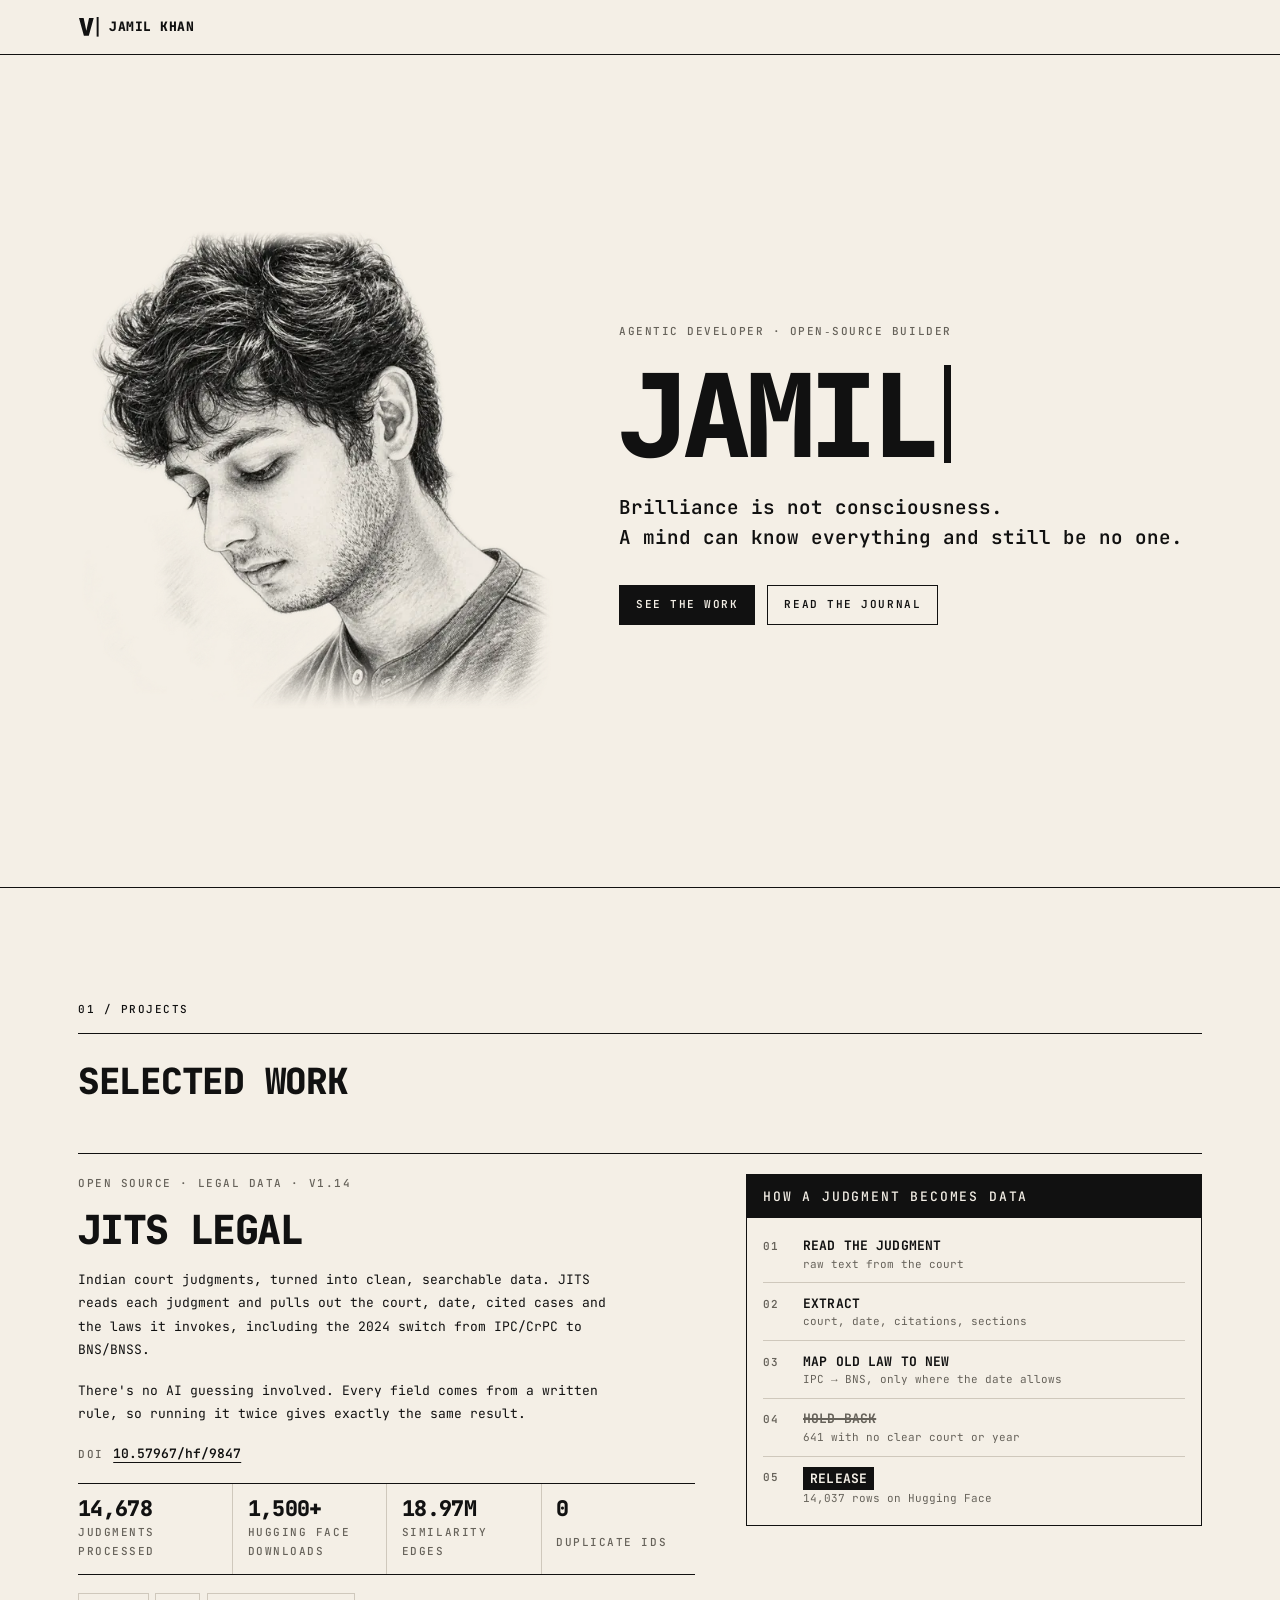
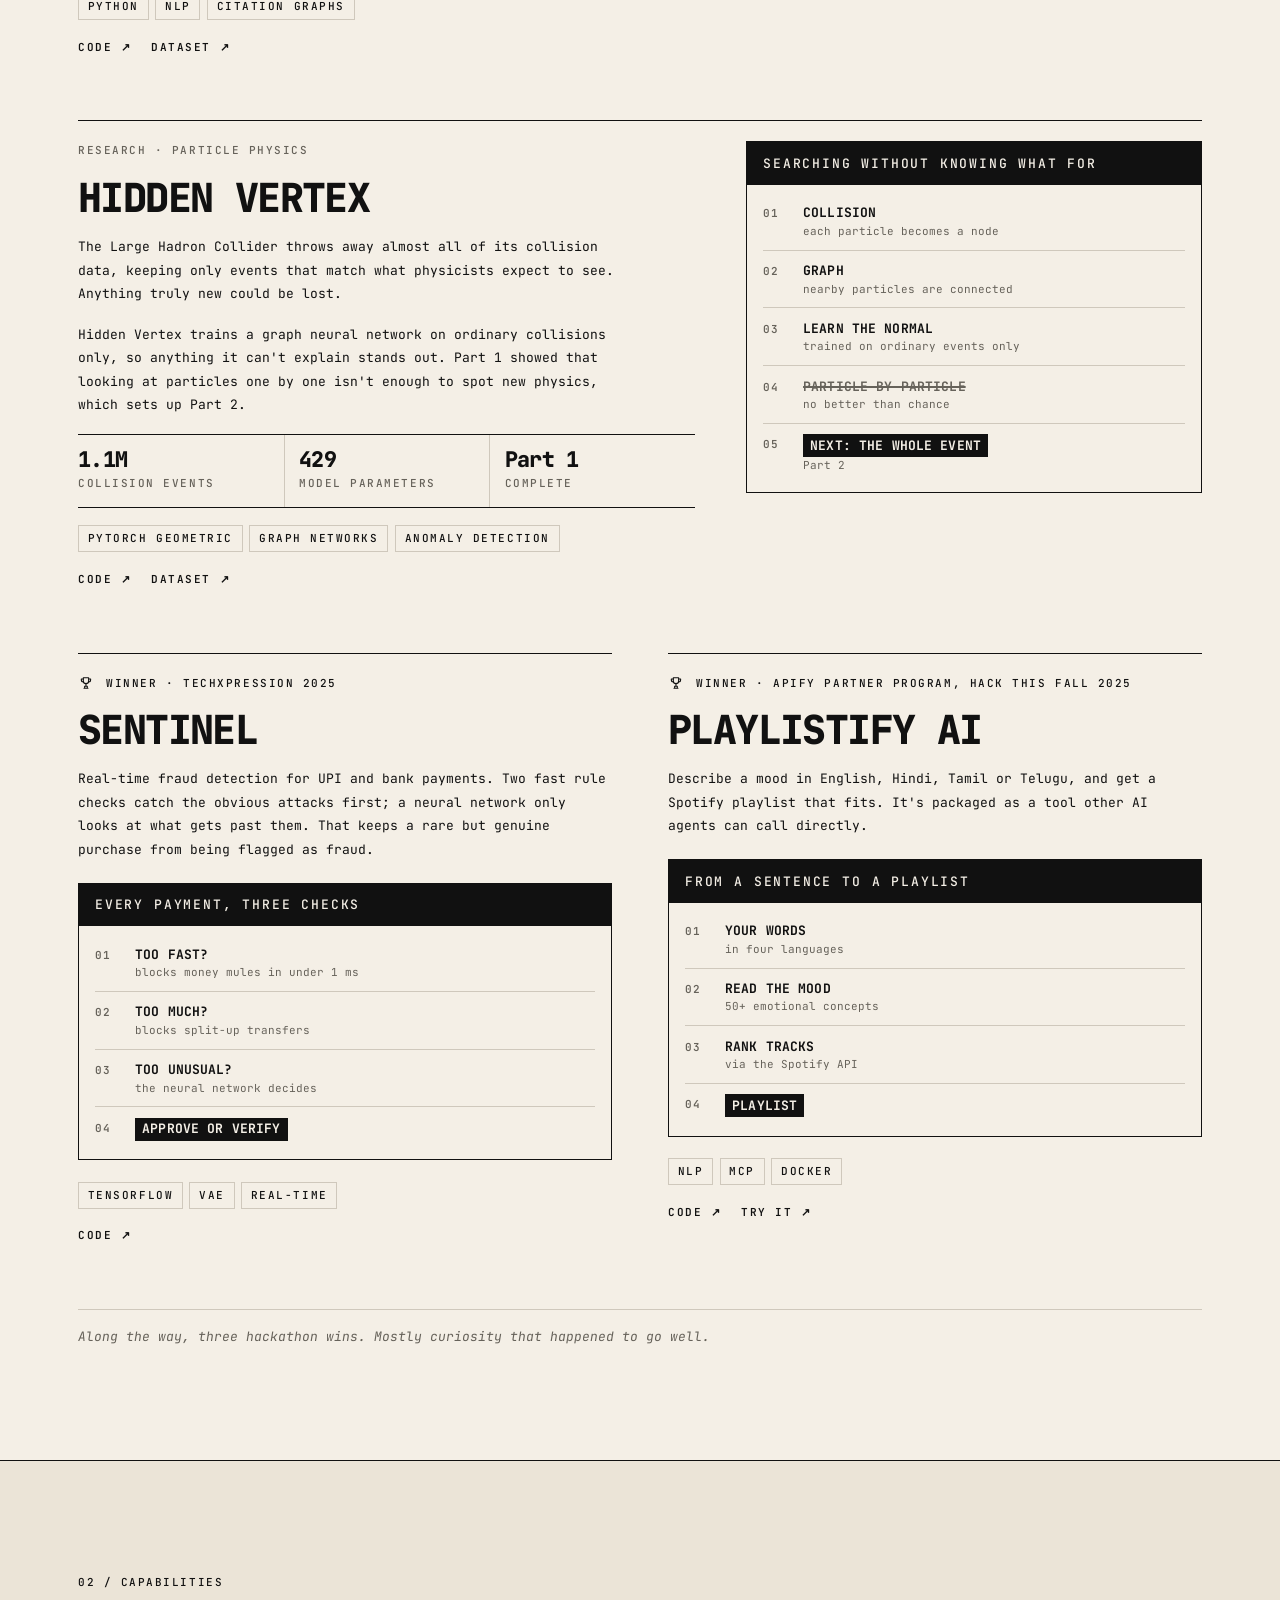
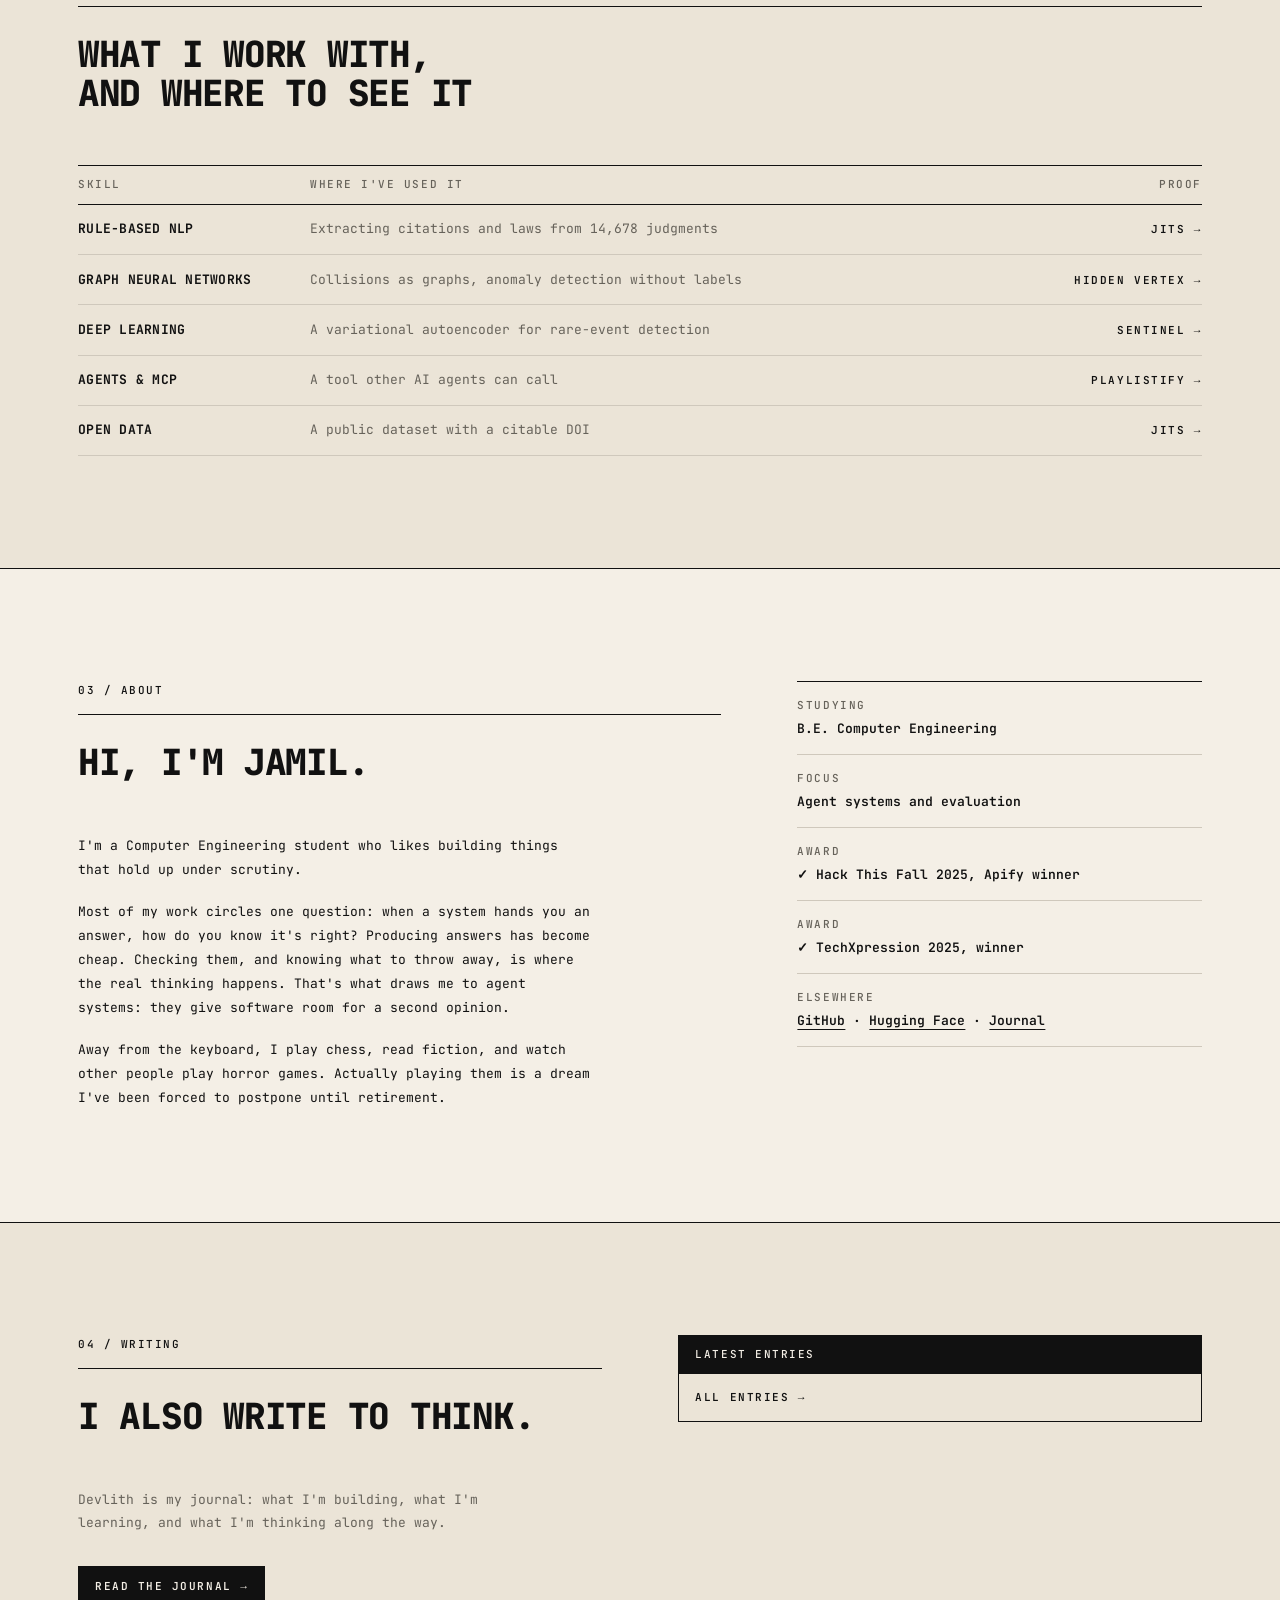
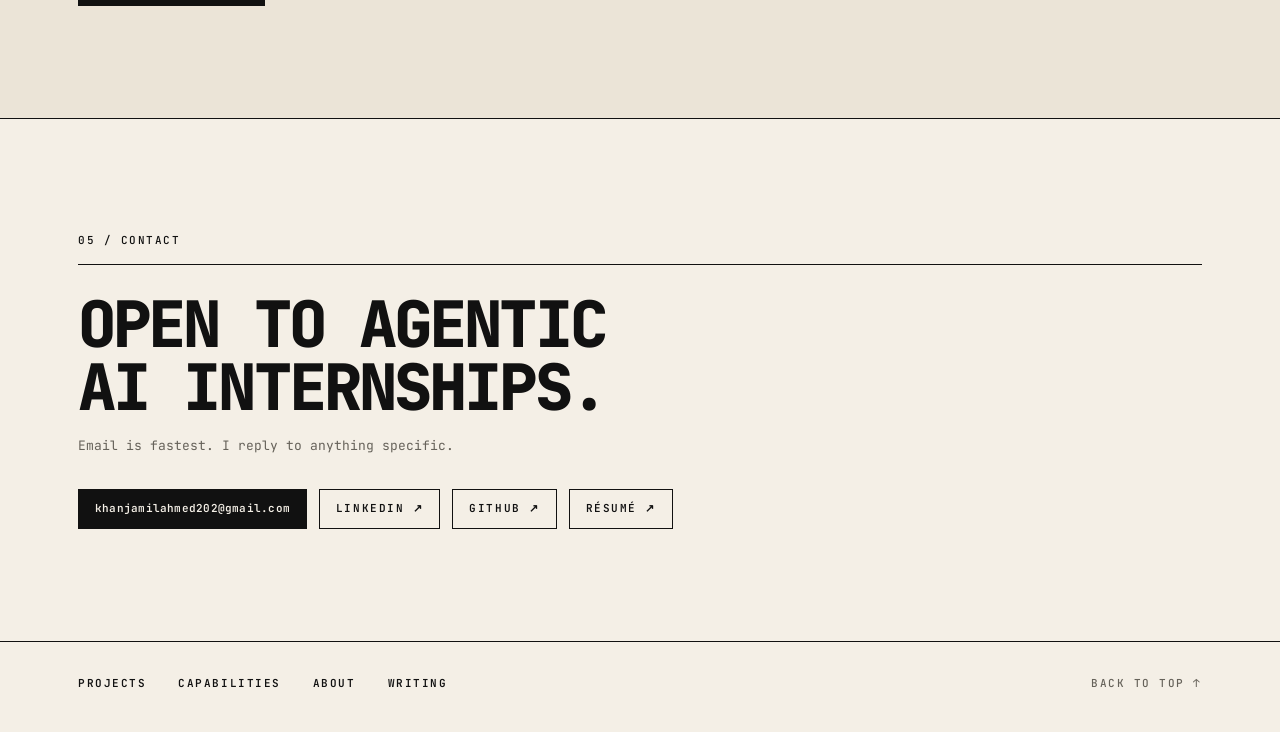
==== index.html @ 3411c80a "Hackathon note: three wins" ====
<!DOCTYPE html>
<html lang="en">
<head>
<meta charset="UTF-8" />
<meta name="viewport" content="width=device-width, initial-scale=1.0" />
<title>Jamil Khan — Agentic Developer</title>
<meta name="description" content="Jamil Khan builds systems that check their own answers: a structured Indian legal dataset with a citable DOI, graph-network physics research, and a hybrid fraud detector." />
<meta name="author" content="Jamil Khan" />
<meta name="theme-color" content="#f4efe6" />
<link rel="canonical" href="https://viverun.dev/" />

<!-- Open Graph / Twitter -->
<meta property="og:type" content="website" />
<meta property="og:site_name" content="Jamil Khan" />
<meta property="og:url" content="https://viverun.dev/" />
<meta property="og:title" content="Jamil Khan — Agentic Developer" />
<meta property="og:description" content="Jamil Khan builds systems that check their own answers: a structured Indian legal dataset with a citable DOI, graph-network physics research, and a hybrid fraud detector." />
<meta property="og:image" content="https://viverun.dev/assets/og-image.png" />
<meta property="og:image:width" content="1200" />
<meta property="og:image:height" content="630" />
<meta property="og:image:alt" content="Jamil Khan, Agentic Developer. A diagram of an alignment pipeline: a model's proposed output meets a safety gate that blocks the unsafe paths and passes the rest to human oversight." />
<meta name="twitter:card" content="summary_large_image" />
<meta name="twitter:title" content="Jamil Khan — Agentic Developer" />
<meta name="twitter:description" content="Jamil Khan builds systems that check their own answers: a structured Indian legal dataset with a citable DOI, graph-network physics research, and a hybrid fraud detector." />
<meta name="twitter:image" content="https://viverun.dev/assets/og-image.png" />

<link rel="icon" href="assets/favicon.svg?v=4" type="image/svg+xml" />
<link rel="apple-touch-icon" href="assets/apple-touch-icon.png?v=3" />

<!-- self-hosted font (same files as the blog): no third-party request blocking the first paint -->
<link rel="preload" href="assets/fonts/jetbrains-mono-latin-wght-normal.woff2" as="font" type="font/woff2" crossorigin>

<!-- ?v= is bumped whenever the stylesheet changes, so a returning visitor
     never pairs new HTML with a cached old stylesheet. -->
<link rel="stylesheet" href="assets/style.css?v=17" />

</head>
<body>

<a class="skip-link" href="#main">Skip to content</a>

<header class="site-nav" id="site-nav">
  <div class="nav-inner">
    <a href="#top" class="nav-logo">
      <svg class="mark" viewBox="10 12 44 40" aria-hidden="true">
        <path d="M12 14h9.5L27 40l5.5-26H42L32 50H22z" />
        <rect class="cursor-bar" x="48" y="12" width="4" height="40" />
      </svg>
      Jamil Khan
    </a>

  </div>
</header>

<main id="main">

  <!-- ===================================================== HERO -->
  <section class="hero" id="top">
    <div class="hero-inner">
      <figure class="hero-art">
        <img src="assets/jamil-pencil.webp?v=3"
             srcset="assets/jamil-pencil-360.webp 360w, assets/jamil-pencil-600.webp 600w, assets/jamil-pencil.webp?v=3 900w"
             sizes="(max-width: 860px) 42vw, 480px"
             width="900" height="911" fetchpriority="high" decoding="async"
             alt="Pencil sketch of Jamil Khan, looking down" />
      </figure>

      <div class="hero-copy">
        <p class="eyebrow">Agentic developer · Open‑source builder</p>
        <h1 class="hero-title" data-stream="name" aria-label="Jamil Khan">Jamil<span class="cursor" aria-hidden="true"></span></h1>
        <p class="hero-sub">Brilliance is not consciousness.<br />A mind can know everything and still be no one.</p>
        <div class="hero-actions">
          <a href="#projects" class="btn btn-primary only-wide">See the work</a>
          <a href="#about" class="btn btn-primary only-narrow">About me</a>
          <a href="/devlith/" class="btn btn-ghost">Read the journal</a>
        </div>
      </div>
    </div>
  </section>

  <!-- ===================================================== PROJECTS -->
  <section class="section section-projects" id="projects">
    <div class="section-inner">
      <p class="eyebrow">01 / Projects</p>
      <h2 class="section-title">Selected work</h2>

      <div class="project-stack">

        <!-- ---------- JITS ---------- -->
        <article class="project-card is-featured" id="p-jits">
          <div class="project-body">
            <p class="project-tag">Open source · Legal data · v1.14</p>
            <h3>JITS Legal</h3>
            <p>Indian court judgments, turned into clean, searchable data. JITS reads each judgment and pulls out the court, date, cited cases and the laws it invokes, including the 2024 switch from IPC/CrPC to BNS/BNSS.</p>
            <p>There's no AI guessing involved. Every field comes from a written rule, so running it twice gives exactly the same result.</p>

            <ul class="credential-row">
              <li><span class="credential-key">DOI</span><a class="credential-val" href="https://doi.org/10.57967/hf/9847" target="_blank" rel="noopener">10.57967/hf/9847</a></li>
            </ul>

            <ul class="metric-grid">
              <li><span class="metric-num">14,678</span><span class="metric-label">Judgments processed</span></li>
              <li><span class="metric-num">1,500+</span><span class="metric-label">Hugging Face downloads</span></li>
              <li><span class="metric-num">18.97M</span><span class="metric-label">Similarity edges</span></li>
              <li><span class="metric-num">0</span><span class="metric-label">Duplicate IDs</span></li>
            </ul>

            <ul class="tech-chips">
              <li>Python</li><li>NLP</li><li>Citation graphs</li>
            </ul>
            <div class="project-links">
              <a href="https://github.com/Viverun/jits-data-pipeline" target="_blank" rel="noopener">Code ↗</a>
              <a href="https://huggingface.co/datasets/Viverun/jits-legal-dataset" target="_blank" rel="noopener">Dataset ↗</a>
            </div>
          </div>

          <aside class="project-viz">
            <figure class="viz">
              <div class="viz-head">
                <p class="viz-title">How a judgment becomes data</p>
              </div>
              <ol class="pipeline">
                <li><b>Read the judgment</b> <i>raw text from the court</i></li>
                <li><b>Extract</b> <i>court, date, citations, sections</i></li>
                <li><b>Map old law to new</b> <i>IPC → BNS, only where the date allows</i></li>
                <li class="cut"><b>Hold back</b> <i>641 with no clear court or year</i></li>
                <li><b>Release</b> <i>14,037 rows on Hugging Face</i></li>
              </ol>
            </figure>
          </aside>
        </article>

        <!-- ---------- Hidden Vertex ---------- -->
        <article class="project-card is-featured" id="p-hidden-vertex">
          <div class="project-body">
            <p class="project-tag">Research · Particle physics</p>
            <h3>Hidden Vertex</h3>
            <p>The Large Hadron Collider throws away almost all of its collision data, keeping only events that match what physicists expect to see. Anything truly new could be lost.</p>
            <p>Hidden Vertex trains a graph neural network on ordinary collisions only, so anything it can't explain stands out. Part 1 showed that looking at particles one by one isn't enough to spot new physics, which sets up Part 2.</p>

            <ul class="metric-grid">
              <li><span class="metric-num">1.1M</span><span class="metric-label">Collision events</span></li>
              <li><span class="metric-num">429</span><span class="metric-label">Model parameters</span></li>
              <li><span class="metric-num">Part 1</span><span class="metric-label">Complete</span></li>
            </ul>

            <ul class="tech-chips">
              <li>PyTorch Geometric</li><li>Graph networks</li><li>Anomaly detection</li>
            </ul>
            <div class="project-links">
              <a href="https://github.com/Viverun/Hidden-Vertex" target="_blank" rel="noopener">Code ↗</a>
              <a href="https://www.kaggle.com/datasets/viveriun/lhc-collider" target="_blank" rel="noopener">Dataset ↗</a>
            </div>
          </div>

          <aside class="project-viz">
            <figure class="viz">
              <div class="viz-head">
                <p class="viz-title">Searching without knowing what for</p>
              </div>
              <ol class="pipeline">
                <li><b>Collision</b> <i>each particle becomes a node</i></li>
                <li><b>Graph</b> <i>nearby particles are connected</i></li>
                <li><b>Learn the normal</b> <i>trained on ordinary events only</i></li>
                <li class="cut"><b>Particle by particle</b> <i>no better than chance</i></li>
                <li><b>Next: the whole event</b> <i>Part 2</i></li>
              </ol>
            </figure>
          </aside>
        </article>

        <!-- ---------- Two hackathon wins ---------- -->
        <div class="project-pair">

          <article class="project-card" id="p-sentinel">
            <p class="project-tag verified"><svg class="trophy" viewBox="0 0 24 24" aria-hidden="true"><path d="M8 4h8v5a4 4 0 0 1-8 0z"/><path d="M8 6H5v1.5A3 3 0 0 0 8 10.5M16 6h3v1.5a3 3 0 0 1-3 3"/><path d="M12 13v4M9 20h6M10 17h4v3h-4z"/></svg> Winner · TechXpression 2025</p>
            <h3>Sentinel</h3>
            <p>Real-time fraud detection for UPI and bank payments. Two fast rule checks catch the obvious attacks first; a neural network only looks at what gets past them. That keeps a rare but genuine purchase from being flagged as fraud.</p>

            <figure class="viz">
              <div class="viz-head">
                <p class="viz-title">Every payment, three checks</p>
              </div>
              <ol class="pipeline">
                <li><b>Too fast?</b> <i>blocks money mules in under 1 ms</i></li>
                <li><b>Too much?</b> <i>blocks split-up transfers</i></li>
                <li><b>Too unusual?</b> <i>the neural network decides</i></li>
                <li><b>Approve or verify</b></li>
              </ol>
            </figure>

            <ul class="tech-chips">
              <li>TensorFlow</li><li>VAE</li><li>Real-time</li>
            </ul>
            <div class="project-links">
              <a href="https://github.com/Viverun/Sentinel-Fraud-Detection" target="_blank" rel="noopener">Code ↗</a>
            </div>
          </article>

          <article class="project-card" id="p-playlistify">
            <p class="project-tag verified"><svg class="trophy" viewBox="0 0 24 24" aria-hidden="true"><path d="M8 4h8v5a4 4 0 0 1-8 0z"/><path d="M8 6H5v1.5A3 3 0 0 0 8 10.5M16 6h3v1.5a3 3 0 0 1-3 3"/><path d="M12 13v4M9 20h6M10 17h4v3h-4z"/></svg> Winner · Apify Partner Program, Hack This Fall 2025</p>
            <h3>Playlistify AI</h3>
            <p>Describe a mood in English, Hindi, Tamil or Telugu, and get a Spotify playlist that fits. It's packaged as a tool other AI agents can call directly.</p>

            <figure class="viz">
              <div class="viz-head">
                <p class="viz-title">From a sentence to a playlist</p>
              </div>
              <ol class="pipeline">
                <li><b>Your words</b> <i>in four languages</i></li>
                <li><b>Read the mood</b> <i>50+ emotional concepts</i></li>
                <li><b>Rank tracks</b> <i>via the Spotify API</i></li>
                <li><b>Playlist</b></li>
              </ol>
            </figure>

            <ul class="tech-chips">
              <li>NLP</li><li>MCP</li><li>Docker</li>
            </ul>
            <div class="project-links">
              <a href="https://github.com/avanishkasar/Playlistify-AI" target="_blank" rel="noopener">Code ↗</a>
              <a href="https://apify.com/avanishkasar/playlistify-ai" target="_blank" rel="noopener">Try it ↗</a>
            </div>
          </article>

        </div>
      </div>

      <p class="aside-note">Along the way, three hackathon wins. Mostly curiosity that happened to go well.</p>
    </div>
  </section>

  <!-- ===================================================== CAPABILITIES -->
  <section class="section section-tight section-alt" id="capabilities">
    <div class="section-inner">
      <p class="eyebrow">02 / Capabilities</p>
      <h2 class="section-title">What I work with, and where to see it</h2>

      <ul class="cap-list">
        <li class="cap-head" aria-hidden="true">
          <span>Skill</span><span>Where I've used it</span><span>Proof</span>
        </li>
        <li>
          <span class="cap-name">Rule-based NLP</span>
          <span class="cap-what">Extracting citations and laws from 14,678 judgments</span>
          <a class="cap-proof" href="#p-jits">JITS</a>
        </li>
        <li>
          <span class="cap-name">Graph neural networks</span>
          <span class="cap-what">Collisions as graphs, anomaly detection without labels</span>
          <a class="cap-proof" href="#p-hidden-vertex">Hidden Vertex</a>
        </li>
        <li>
          <span class="cap-name">Deep learning</span>
          <span class="cap-what">A variational autoencoder for rare-event detection</span>
          <a class="cap-proof" href="#p-sentinel">Sentinel</a>
        </li>
        <li>
          <span class="cap-name">Agents &amp; MCP</span>
          <span class="cap-what">A tool other AI agents can call</span>
          <a class="cap-proof" href="#p-playlistify">Playlistify</a>
        </li>
        <li>
          <span class="cap-name">Open data</span>
          <span class="cap-what">A public dataset with a citable DOI</span>
          <a class="cap-proof" href="#p-jits">JITS</a>
        </li>
      </ul>
    </div>
  </section>

  <!-- ===================================================== ABOUT -->
  <section class="section section-wide" id="about">
    <div class="section-inner about-grid">
      <div class="about-copy">
        <p class="eyebrow">03 / About</p>
        <h2 class="section-title">Hi, I'm Jamil.</h2>
        <p>I'm a Computer Engineering student who likes building things that hold up under scrutiny.</p>
        <p>Most of my work circles one question: when a system hands you an answer, how do you know it's right? Producing answers has become cheap. Checking them, and knowing what to throw away, is where the real thinking happens. That's what draws me to agent systems: they give software room for a second opinion.</p>
        <p>Away from the keyboard, I play chess, read fiction, and watch other people play horror games. Actually playing them is a dream I've been forced to postpone until retirement.</p>
      </div>

      <ul class="fact-list">
        <li><span class="fact-label">Studying</span><span class="fact-value">B.E. Computer Engineering</span></li>
        <li><span class="fact-label">Focus</span><span class="fact-value">Agent systems and evaluation</span></li>
        <li><span class="fact-label">Award</span><span class="fact-value verified">Hack This Fall 2025, Apify winner</span></li>
        <li><span class="fact-label">Award</span><span class="fact-value verified">TechXpression 2025, winner</span></li>
        <li><span class="fact-label">Elsewhere</span><span class="fact-value"><a href="https://github.com/Viverun" target="_blank" rel="noopener">GitHub</a> · <a href="https://huggingface.co/Viverun" target="_blank" rel="noopener">Hugging Face</a> · <a href="/devlith/">Journal</a></span></li>
      </ul>
    </div>
  </section>

  <!-- ===================================================== WRITING -->
  <section class="section section-wide section-alt" id="writing">
    <div class="section-inner writing-grid">
      <div>
        <p class="eyebrow">04 / Writing</p>
        <h2 class="section-title">I also write to think.</h2>
        <p class="writing-sub">Devlith is my journal: what I'm building, what I'm learning, and what I'm thinking along the way.</p>
        <a href="/devlith/" class="btn btn-primary">Read the journal →</a>
      </div>

      <div class="post-list">
        <p class="post-list-head">Latest entries</p>
        <!-- Filled from /devlith/rss.xml by script.js; this link stays if the feed can't load. -->
        <ol id="latestPosts">
          <li><a href="/devlith/writing/">All entries →</a></li>
        </ol>
      </div>
    </div>
  </section>

  <!-- ===================================================== CONTACT -->
  <section class="section section-tight" id="contact">
    <div class="section-inner contact-inner">
      <p class="eyebrow">05 / Contact</p>
      <h2 class="contact-title">Open to agentic AI internships.</h2>
      <p class="contact-sub">Email is fastest. I reply to anything specific.</p>

      <div class="contact-links">
        <a href="mailto:khanjamilahmed202@gmail.com" class="btn btn-primary">khanjamilahmed202@gmail.com</a>
        <a href="https://www.linkedin.com/in/jamil-khan-55a621346/" class="btn btn-ghost" target="_blank" rel="noopener">LinkedIn ↗</a>
        <a href="https://github.com/Viverun" class="btn btn-ghost" target="_blank" rel="noopener">GitHub ↗</a>
        <a href="assets/CV_Jamil_Khan.pdf" class="btn btn-ghost" target="_blank" rel="noopener">Résumé ↗</a>
      </div>
    </div>
  </section>

</main>

<footer class="site-footer">
  <div class="section-inner footer-inner">
    <nav class="footer-nav" aria-label="Sections">
      <a href="#projects">Projects</a>
      <a href="#capabilities">Capabilities</a>
      <a href="#about">About</a>
      <a href="#writing">Writing</a>
    </nav>
    <div class="footer-meta">
      <a href="#top">Back to top ↑</a>
    </div>
  </div>
</footer>

<!-- Recruiters google the name before they open the site; this is what a
     search engine reads to connect the name to the work. -->
<script type="application/ld+json">
{
  "@context": "https://schema.org",
  "@type": "Person",
  "name": "Jamil Khan",
  "url": "https://viverun.dev/",
  "jobTitle": "Agentic Developer",
  "email": "mailto:khanjamilahmed202@gmail.com",
  "knowsAbout": ["Multi-agent orchestration", "LLM evaluation", "Anomaly detection", "Legal NLP", "Model Context Protocol"],
  "sameAs": [
    "https://github.com/Viverun",
    "https://huggingface.co/Viverun",
    "https://www.linkedin.com/in/jamil-khan-55a621346/"
  ]
}
</script>

<script src="assets/script.js?v=8"></script>
</body>
</html>
---- assets/style.css ----
/* =========================================================
   Theme — shared with the blog (viverun.dev/devlith):
   paper and ink, one monospace face, hairline rules, no radii.
   ========================================================= */
/* JetBrains Mono, variable, Latin subset (SIL OFL, see fonts/OFL.txt) */
@font-face {
  font-family: 'JetBrains Mono';
  font-style: normal;
  font-weight: 100 800;
  font-display: swap;
  src: url(fonts/jetbrains-mono-latin-wght-normal.woff2) format('woff2-variations');
  unicode-range: U+0000-00FF, U+0131, U+0152-0153, U+02BB-02BC, U+02C6, U+02DA, U+02DC, U+0304, U+0308, U+0329, U+2000-206F, U+20AC, U+2122, U+2191, U+2193, U+2212, U+2215, U+FEFF, U+FFFD;
}
@font-face {
  font-family: 'JetBrains Mono';
  font-style: italic;
  font-weight: 100 800;
  font-display: swap;
  src: url(fonts/jetbrains-mono-latin-wght-italic.woff2) format('woff2-variations');
  unicode-range: U+0000-00FF, U+0131, U+0152-0153, U+02BB-02BC, U+02C6, U+02DA, U+02DC, U+0304, U+0308, U+0329, U+2000-206F, U+20AC, U+2122, U+2191, U+2193, U+2212, U+2215, U+FEFF, U+FFFD;
}

:root {
  --paper: #f4efe6;
  --paper-deep: #ebe4d7;
  --ink: #111111;
  --muted: #66625a;  /* 4.8:1 on paper-deep, 5.3:1 on paper (WCAG AA) */
  --rule: #cfc8bc;

  --font: 'JetBrains Mono', ui-monospace, SFMono-Regular, Menlo, monospace;

  --t-micro: 0.6875rem;
  --t-small: 0.8125rem;
  --t-body: 0.9375rem;
  --t-h2: clamp(1.5rem, 3.2vw, 2.25rem);
  --t-hero: clamp(2.4rem, 6.4vw, 4.75rem);

  --gutter: clamp(1rem, 3vw, 1.75rem);
  --wide: 1180px;
  --pad: clamp(4rem, 9vw, 7rem);
  --ease: cubic-bezier(0.2, 0.7, 0.2, 1);
}

*, *::before, *::after { box-sizing: border-box; }

html { -webkit-text-size-adjust: 100%; scroll-behavior: smooth; scroll-padding-top: 4.5rem; }

body {
  margin: 0;
  background: var(--paper);
  color: var(--ink);
  font-family: var(--font);
  font-size: var(--t-body);
  line-height: 1.7;
  font-feature-settings: 'calt' 0;
  -webkit-font-smoothing: antialiased;
  text-rendering: optimizeLegibility;
}

::selection { background: var(--ink); color: var(--paper); }
a { color: inherit; }
img { max-width: 100%; height: auto; }
ul, ol { margin: 0; padding: 0; list-style: none; }
h1, h2, h3, p, figure { margin: 0; }
:focus-visible { outline: 1px solid var(--ink); outline-offset: 3px; }

.skip-link {
  position: absolute; left: var(--gutter); top: -3rem; z-index: 100;
  padding: 0.5rem 0.85rem; background: var(--ink); color: var(--paper);
  font-size: var(--t-micro); letter-spacing: 0.14em; text-transform: uppercase; text-decoration: none;
}
.skip-link:focus { top: 0.75rem; }

.section-inner, .nav-inner, .hero-inner {
  width: 100%;
  max-width: var(--wide);
  margin-inline: auto;
  padding-inline: var(--gutter);
}

/* label voice: small, spaced, uppercase */
.eyebrow, .project-tag, .viz-title, .metric-label,
.credential-key, .fact-label, .cap-head, .tech-chips li, .site-footer {
  font-size: var(--t-micro);
  font-weight: 500;
  letter-spacing: 0.14em;
  text-transform: uppercase;
  color: var(--muted);
}

/* the blog's blinking caret */
.cursor {
  display: inline-block;
  width: 0.06em; height: 0.85em;
  margin-left: 0.08em;
  background: var(--ink);
  vertical-align: -0.05em;
  animation: blink 1.1s steps(1) infinite;
}
@keyframes blink { 50% { opacity: 0; } }

/* =========================================================
   Nav — same mark and voice as the blog header
   ========================================================= */
.site-nav {
  position: sticky; top: 0; z-index: 50;
  background: var(--paper);
  border-bottom: 1px solid var(--ink);
}
.nav-inner {
  position: relative;
  display: flex; align-items: center; justify-content: space-between; gap: 1rem;
  padding-block: 1rem;
}
.nav-logo {
  display: inline-flex; align-items: center; gap: 0.6rem;
  font-size: var(--t-small); font-weight: 800; letter-spacing: 0.04em;
  text-transform: uppercase; text-decoration: none;
}
.mark { width: 1.35rem; height: auto; fill: currentColor; }
.nav-logo:hover .cursor-bar { animation: blink 1.1s steps(1) infinite; }



/* =========================================================
   Buttons — the blog's box-link
   ========================================================= */
.btn {
  display: inline-block;
  padding: 0.6rem 1rem;
  border: 1px solid var(--ink);
  font-size: var(--t-micro); font-weight: 600; letter-spacing: 0.14em;
  text-transform: uppercase; text-decoration: none;
  transition: background 0.15s, color 0.15s;
}
.btn-primary { background: var(--ink); color: var(--paper); }
.btn-primary:hover { background: transparent; color: var(--ink); }
.btn-ghost:hover { background: var(--ink); color: var(--paper); }

/* =========================================================
   Hero — line sketch on the left, the blog's big name on the right
   ========================================================= */
.hero { border-bottom: 1px solid var(--ink); }
.hero-inner {
  display: grid; grid-template-columns: minmax(0, 0.9fr) minmax(0, 1.1fr);
  gap: clamp(2rem, 5vw, 4.5rem); align-items: center;
  min-height: calc(100svh - 4.25rem);
  padding-block: clamp(2.5rem, 6vw, 4rem);
}
.hero-art { margin: 0; align-self: center; }
.hero-art img { display: block; width: 100%; height: auto; max-height: calc(100svh - 8rem); object-fit: contain; object-position: center; }

.hero .eyebrow { padding: 0; border: 0; color: var(--muted); }
.hero-title {
  margin: 1.25rem 0 1.5rem;
  font-size: clamp(3.25rem, 9vw, 8rem); font-weight: 800; line-height: 0.92;
  letter-spacing: -0.05em; text-transform: uppercase;
}
.hero-sub { max-width: 52ch; font-size: clamp(1rem, 1.7vw, 1.2rem); font-weight: 600; line-height: 1.55; }
.hero-actions { display: flex; flex-wrap: wrap; gap: 0.75rem; margin-top: 2rem; }


/* phones and small tablets: portrait and name side by side, the rest below */
@media (max-width: 860px) {
  .hero-inner {
    grid-template-columns: minmax(0, 0.85fr) minmax(0, 1fr);
    grid-template-areas: "art eyebrow" "art title" "sub sub" "actions actions";
    column-gap: 1rem; row-gap: 0; align-items: center;
    min-height: 0;
  }
  .hero-copy { display: contents; }
  .hero-art { grid-area: art; align-self: center; }
  .hero-art img { max-height: none; }
  .hero .eyebrow { grid-area: eyebrow; align-self: end; font-size: 0.6rem; letter-spacing: 0.12em; }
  .hero-title { grid-area: title; align-self: start; margin: 0.6rem 0 0; font-size: clamp(2.1rem, 10.5vw, 4.5rem); }
  .hero-sub { grid-area: sub; margin-top: 1.75rem; max-width: none; }
  .hero-actions { grid-area: actions; }
}

/* =========================================================
   Pipeline cards — a system written out as numbered steps,
   like a spec sheet, in place of animated diagrams
   ========================================================= */
.viz {
  display: flex; flex-direction: column;
  border: 1px solid var(--ink);
  background: var(--paper);
}
.viz-head {
  display: flex; justify-content: space-between; align-items: baseline; gap: 1rem;
  padding: 0.6rem 1rem;
  background: var(--ink);
}
.viz-title { color: var(--paper); }

.pipeline { counter-reset: step; padding: 0.5rem 1rem; }
.pipeline li {
  counter-increment: step;
  position: relative;
  display: grid; grid-template-columns: 2.25rem 1fr; column-gap: 0.25rem;
  padding: 0.65rem 0;
  border-bottom: 1px solid var(--rule);
  font-size: var(--t-small); line-height: 1.5;
}
.pipeline li:last-child { border-bottom: 0; }
.pipeline li::before {
  content: counter(step, decimal-leading-zero);
  grid-row: 1 / span 2;
  font-size: var(--t-micro); font-weight: 600; letter-spacing: 0.08em; color: var(--muted);
  line-height: 1.95;
}
.pipeline b { grid-column: 2; font-weight: 700; text-transform: uppercase; letter-spacing: 0.01em; }
.pipeline i { grid-column: 2; font-style: normal; font-size: var(--t-micro); color: var(--muted); }

/* the outcome: inked in, like the blog's filled box-link */
.pipeline li:last-child b { display: inline-block; justify-self: start; padding: 0.1rem 0.45rem; background: var(--ink); color: var(--paper); }
/* what the gate throws away */
.pipeline li.cut b { text-decoration: line-through; text-decoration-thickness: 1.5px; color: var(--muted); }

.viz figcaption {
  padding: 0.75rem 1rem;
  border-top: 1px solid var(--ink);
  background: var(--paper-deep);
  font-size: var(--t-micro); line-height: 1.6; color: var(--muted);
}

/* =========================================================
   Sections
   ========================================================= */
.section { padding-block: var(--pad); border-bottom: 1px solid var(--ink); }
/* in-page links land on the section label, not on its empty top padding
   (the sticky header is ~4.25rem tall; leave a little air below it) */
.section { scroll-margin-top: calc(1.25rem - var(--pad)); }
.section-alt { background: var(--paper-deep); }

.eyebrow {
  display: flex; align-items: baseline; gap: 1rem;
  padding-bottom: 0.9rem; border-bottom: 1px solid var(--ink);
  color: var(--ink);
}
.hero .eyebrow { display: inline-flex; padding-bottom: 0; border-bottom: 0; color: var(--muted); }

.section-title {
  max-width: 24ch;
  margin: 1.75rem 0 clamp(2rem, 5vw, 3.25rem);
  font-size: var(--t-h2); font-weight: 800; line-height: 1.08;
  letter-spacing: -0.035em; text-transform: uppercase; text-wrap: balance;
}

/* =========================================================
   Projects
   ========================================================= */
.project-stack { display: grid; gap: clamp(2.5rem, 6vw, 4rem); }

.project-card { display: grid; gap: 1.1rem; align-content: start; padding-top: 1.25rem; border-top: 1px solid var(--ink); }
.project-card.is-featured { grid-template-columns: 1.15fr 0.85fr; gap: clamp(1.5rem, 4vw, 3.5rem); align-items: start; }
.project-body { display: grid; gap: 1.1rem; align-content: start; }

.project-tag.verified { color: var(--ink); }
.project-card h3 {
  font-size: clamp(1.6rem, 3.6vw, 2.5rem); font-weight: 800; line-height: 1;
  letter-spacing: -0.04em; text-transform: uppercase;
}
.project-alias {
  display: inline-block; margin-left: 0.5rem;
  font-size: var(--t-micro); font-weight: 500; letter-spacing: 0.14em; color: var(--muted); vertical-align: middle;
}
.project-card p:not(.project-tag) { font-size: var(--t-small); line-height: 1.8; max-width: 68ch; }

.tech-chips { display: flex; flex-wrap: wrap; gap: 0.4rem; }
.tech-chips li { padding: 0.2rem 0.55rem; border: 1px solid var(--rule); color: var(--ink); }

.project-links { display: flex; flex-wrap: wrap; gap: 1.25rem; }
.project-links a {
  font-size: var(--t-micro); font-weight: 600; letter-spacing: 0.14em;
  text-transform: uppercase; text-decoration: none;
}
.project-links a:hover { text-decoration: underline; text-underline-offset: 4px; }

.metric-grid {
  display: grid; grid-template-columns: repeat(auto-fit, minmax(9.5rem, 1fr));
  border-top: 1px solid var(--ink); border-bottom: 1px solid var(--ink);
}
.metric-grid li { display: grid; gap: 0.15rem; padding: 0.75rem 0.9rem 0.85rem 0; }
.metric-grid li + li { padding-left: 0.9rem; border-left: 1px solid var(--rule); }
.metric-num { font-size: 1.35rem; font-weight: 800; letter-spacing: -0.03em; line-height: 1.15; }

.credential-row { display: flex; flex-wrap: wrap; gap: 0.5rem 1.75rem; }
.credential-row li { display: flex; align-items: baseline; gap: 0.6rem; }
.credential-val { font-size: var(--t-small); font-weight: 600; }
a.credential-val { text-underline-offset: 4px; }

.project-pair { display: grid; grid-template-columns: 1fr 1fr; gap: clamp(2rem, 5vw, 3.5rem); }
.project-pair .viz { margin: 0.25rem 0; }

/* =========================================================
   Capabilities
   ========================================================= */
.cap-list { border-top: 1px solid var(--ink); }
.cap-list li {
  display: grid; grid-template-columns: 13rem minmax(0, 1fr) 9rem; gap: 1.5rem;
  align-items: baseline; padding: 0.85rem 0; border-bottom: 1px solid var(--rule);
}
.cap-list li.cap-head { padding-block: 0.6rem; border-bottom-color: var(--ink); }
.cap-head span:last-child { justify-self: end; }
.cap-name { font-size: var(--t-small); font-weight: 700; text-transform: uppercase; letter-spacing: 0.02em; }
.cap-what { font-size: var(--t-small); color: var(--muted); }
.cap-proof {
  justify-self: end;
  font-size: var(--t-micro); font-weight: 600; letter-spacing: 0.14em; text-transform: uppercase; text-decoration: none;
}
.cap-proof::after { content: " →"; }
.cap-proof:hover { text-decoration: underline; text-underline-offset: 4px; }

/* =========================================================
   About
   ========================================================= */
.about-grid { display: grid; grid-template-columns: 1.35fr 0.85fr; gap: clamp(2rem, 6vw, 5rem); align-items: start; }
.about-copy p:not(.eyebrow) { font-size: var(--t-small); line-height: 1.85; max-width: 64ch; }
.about-copy p + p { margin-top: 1.1rem; }

.fact-list { border-top: 1px solid var(--ink); }
.fact-list li { display: grid; gap: 0.25rem; padding: 0.85rem 0; border-bottom: 1px solid var(--rule); }
.fact-value { font-size: var(--t-small); font-weight: 600; }
.fact-value.verified::before { content: "✓ "; }
.fact-value a { text-underline-offset: 4px; }

/* =========================================================
   Contact
   ========================================================= */
.contact-title {
  max-width: 18ch; margin: 1.75rem 0 1rem;
  font-size: clamp(2rem, 5.5vw, 4rem); font-weight: 800; line-height: 0.98;
  letter-spacing: -0.045em; text-transform: uppercase; text-wrap: balance;
}
.contact-sub { color: var(--muted); font-size: var(--t-small); }
.contact-links { display: flex; flex-wrap: wrap; gap: 0.75rem; margin-top: 2rem; }
.contact-links .btn-primary { text-transform: none; letter-spacing: 0.02em; }

/* =========================================================
   Footer
   ========================================================= */
.site-footer { padding-block: 2rem 2.5rem; }
.footer-inner { display: flex; justify-content: space-between; align-items: center; flex-wrap: wrap; gap: 1rem 2rem; }
.footer-nav {
  display: flex; flex-wrap: wrap; align-items: center; gap: 0.75rem clamp(1rem, 3vw, 2rem);
}
.footer-nav a {
  font-size: var(--t-micro); font-weight: 600; letter-spacing: 0.14em;
  text-transform: uppercase; text-decoration: none; color: var(--ink);
}
.footer-nav a:hover { text-decoration: underline; text-underline-offset: 5px; }
.footer-meta a { text-decoration: none; }
.footer-meta a:hover { color: var(--ink); text-decoration: underline; text-underline-offset: 4px; }

/* =========================================================
   Responsive
   ========================================================= */
@media (max-width: 940px) {
  .project-card.is-featured { grid-template-columns: 1fr; }
  .project-viz .viz { max-width: 560px; }
}

@media (max-width: 860px) {
  .about-grid, .project-pair { grid-template-columns: 1fr; }

  .cap-list li { grid-template-columns: minmax(0, 1fr) auto; gap: 0.3rem 1rem; }
  .cap-list li.cap-head { display: none; }
  .cap-name { grid-column: 1; }
  .cap-proof { grid-column: 2; grid-row: 1; }
  .cap-what { grid-column: 1 / -1; grid-row: 2; }
}

@media (max-width: 700px) {
  /* metrics as a clean 2x2 grid: no divider or indent at the start of a row */
  .metric-grid { grid-template-columns: 1fr 1fr; }
  .metric-grid li:nth-child(odd) { padding-left: 0; border-left: 0; }
  .metric-grid li:nth-child(n+3) { border-top: 1px solid var(--rule); }


}

@media (prefers-reduced-motion: reduce) {
  html { scroll-behavior: auto; }
  .cursor, .nav-logo:hover .cursor-bar { animation: none; }
}

/* =========================================================
   Writing — points readers at the journal
   ========================================================= */
.writing-grid { display: grid; grid-template-columns: 1fr 1fr; gap: clamp(2rem, 6vw, 5rem); align-items: start; }
.writing-sub { max-width: 52ch; margin-bottom: 2rem; font-size: var(--t-small); line-height: 1.8; color: var(--muted); }

.post-list { border: 1px solid var(--ink); }
.post-list-head {
  padding: 0.6rem 1rem; background: var(--ink); color: var(--paper);
  font-size: var(--t-micro); font-weight: 500; letter-spacing: 0.14em; text-transform: uppercase;
}
.post-list li { border-bottom: 1px solid var(--rule); }
.post-list li:last-child { border-bottom: 0; }
.post-list a { display: block; padding: 0.9rem 1rem; text-decoration: none; }
.post-list li:last-child a {
  font-size: var(--t-micro); font-weight: 600; letter-spacing: 0.14em; text-transform: uppercase;
}
.post-list a:hover { background: var(--paper-deep); }
.post-list a.post { display: grid; gap: 0.35rem; }
.post-meta { font-size: var(--t-micro); letter-spacing: 0.14em; text-transform: uppercase; color: var(--muted); }
.post-title { font-weight: 800; text-transform: uppercase; letter-spacing: -0.01em; line-height: 1.3; }
.post-desc { font-size: var(--t-small); color: var(--muted); line-height: 1.6; }

@media (max-width: 860px) {
  .writing-grid { grid-template-columns: 1fr; }
}

/* LLM-style streaming (script.js): each letter fades and sharpens in */
.word { display: inline-block; white-space: nowrap; }
.is-streaming .tok {
  display: inline-block;
  opacity: 0; filter: blur(6px); transform: translateY(0.12em);
  transition: opacity 0.45s var(--ease), filter 0.45s var(--ease), transform 0.45s var(--ease);
}
.is-streaming .tok.on { opacity: 1; filter: none; transform: none; }
.cursor.is-typing { animation: none; }

/* a quiet footnote under the projects */
.aside-note {
  margin-top: clamp(2.5rem, 6vw, 4rem); padding-top: 1rem;
  border-top: 1px solid var(--rule);
  font-size: var(--t-small); color: var(--muted); font-style: italic;
}


/* ink trophy for hackathon wins, drawn in the page's line weight */
.trophy {
  width: 1.45em; height: 1.45em; margin-right: 0.35em;
  vertical-align: -0.38em;
  fill: none; stroke: var(--ink); stroke-width: 1.6; stroke-linecap: round; stroke-linejoin: round;
}

/* hero primary button: "See the work" on wide screens, "About me" on phones
   (where the projects are already right below) */
.only-narrow { display: none; }
@media (max-width: 860px) {
  .only-wide { display: none; }
  .only-narrow { display: inline-block; }
}
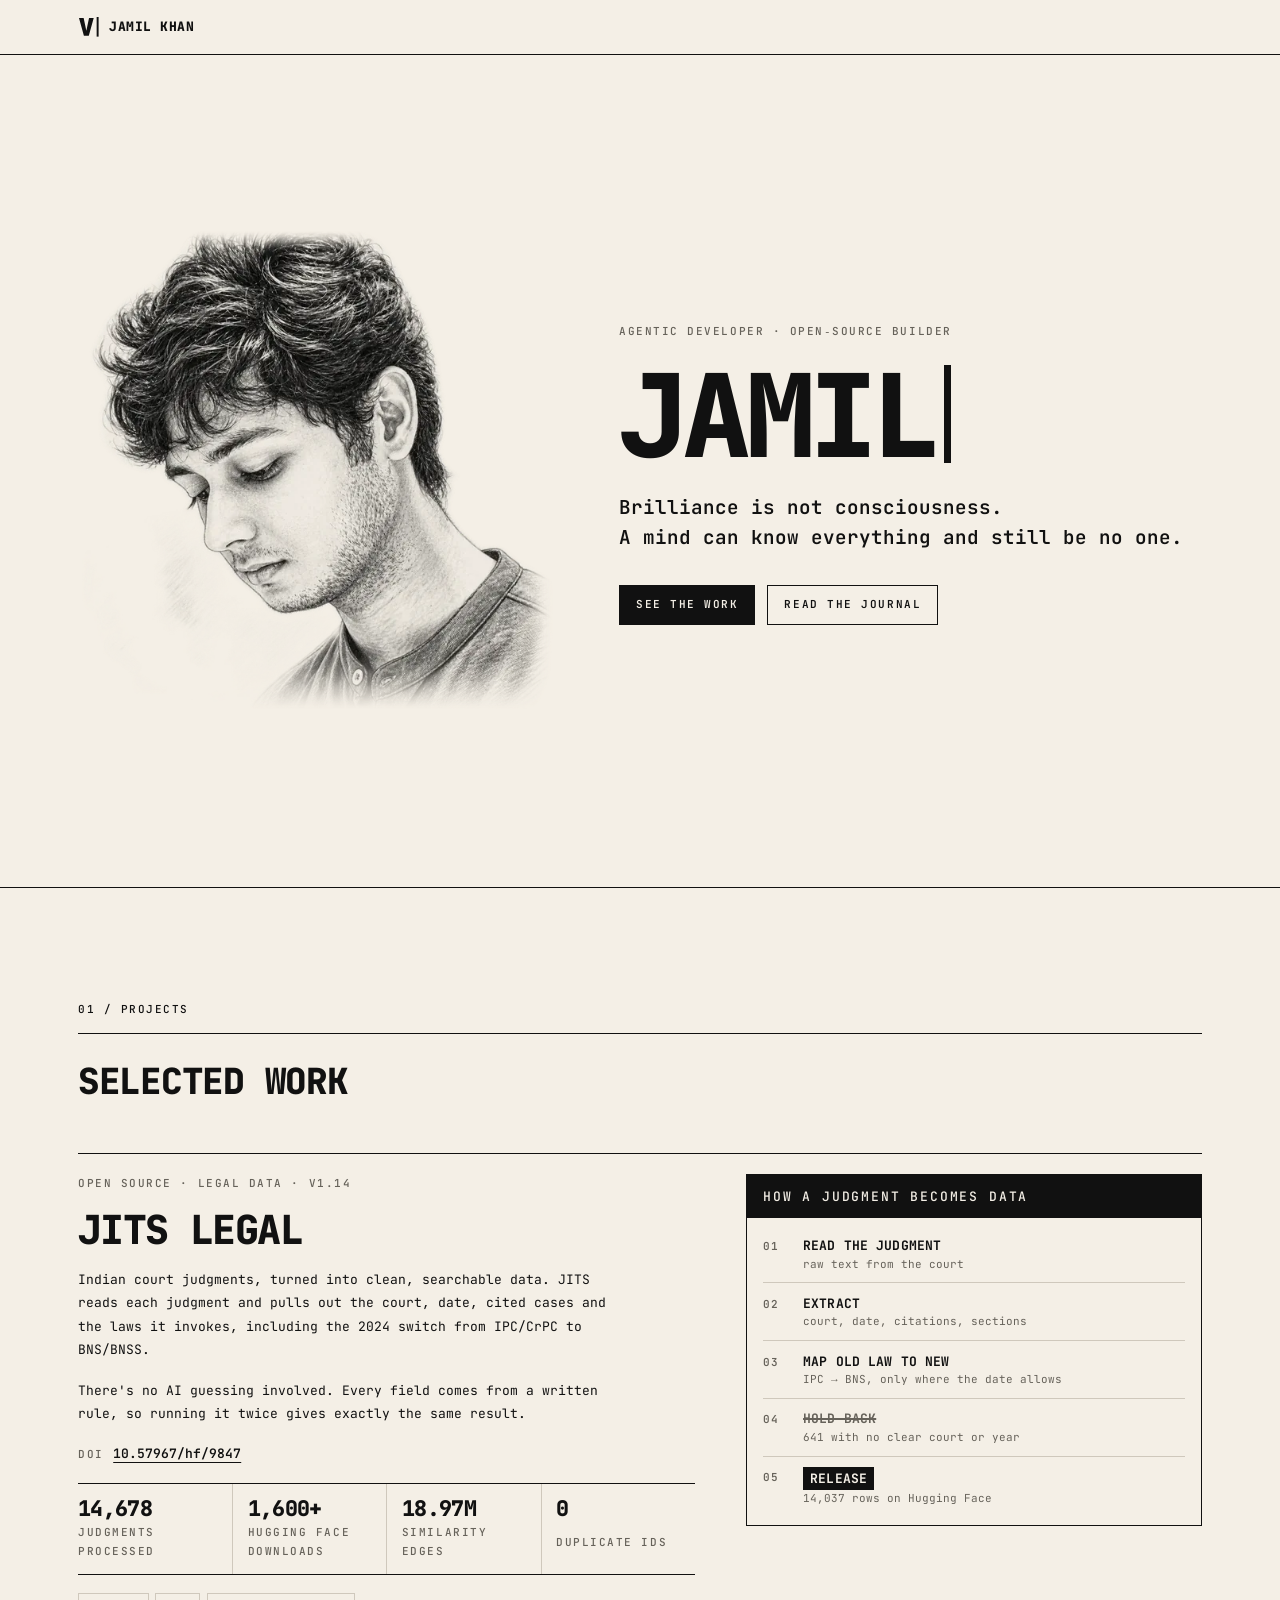
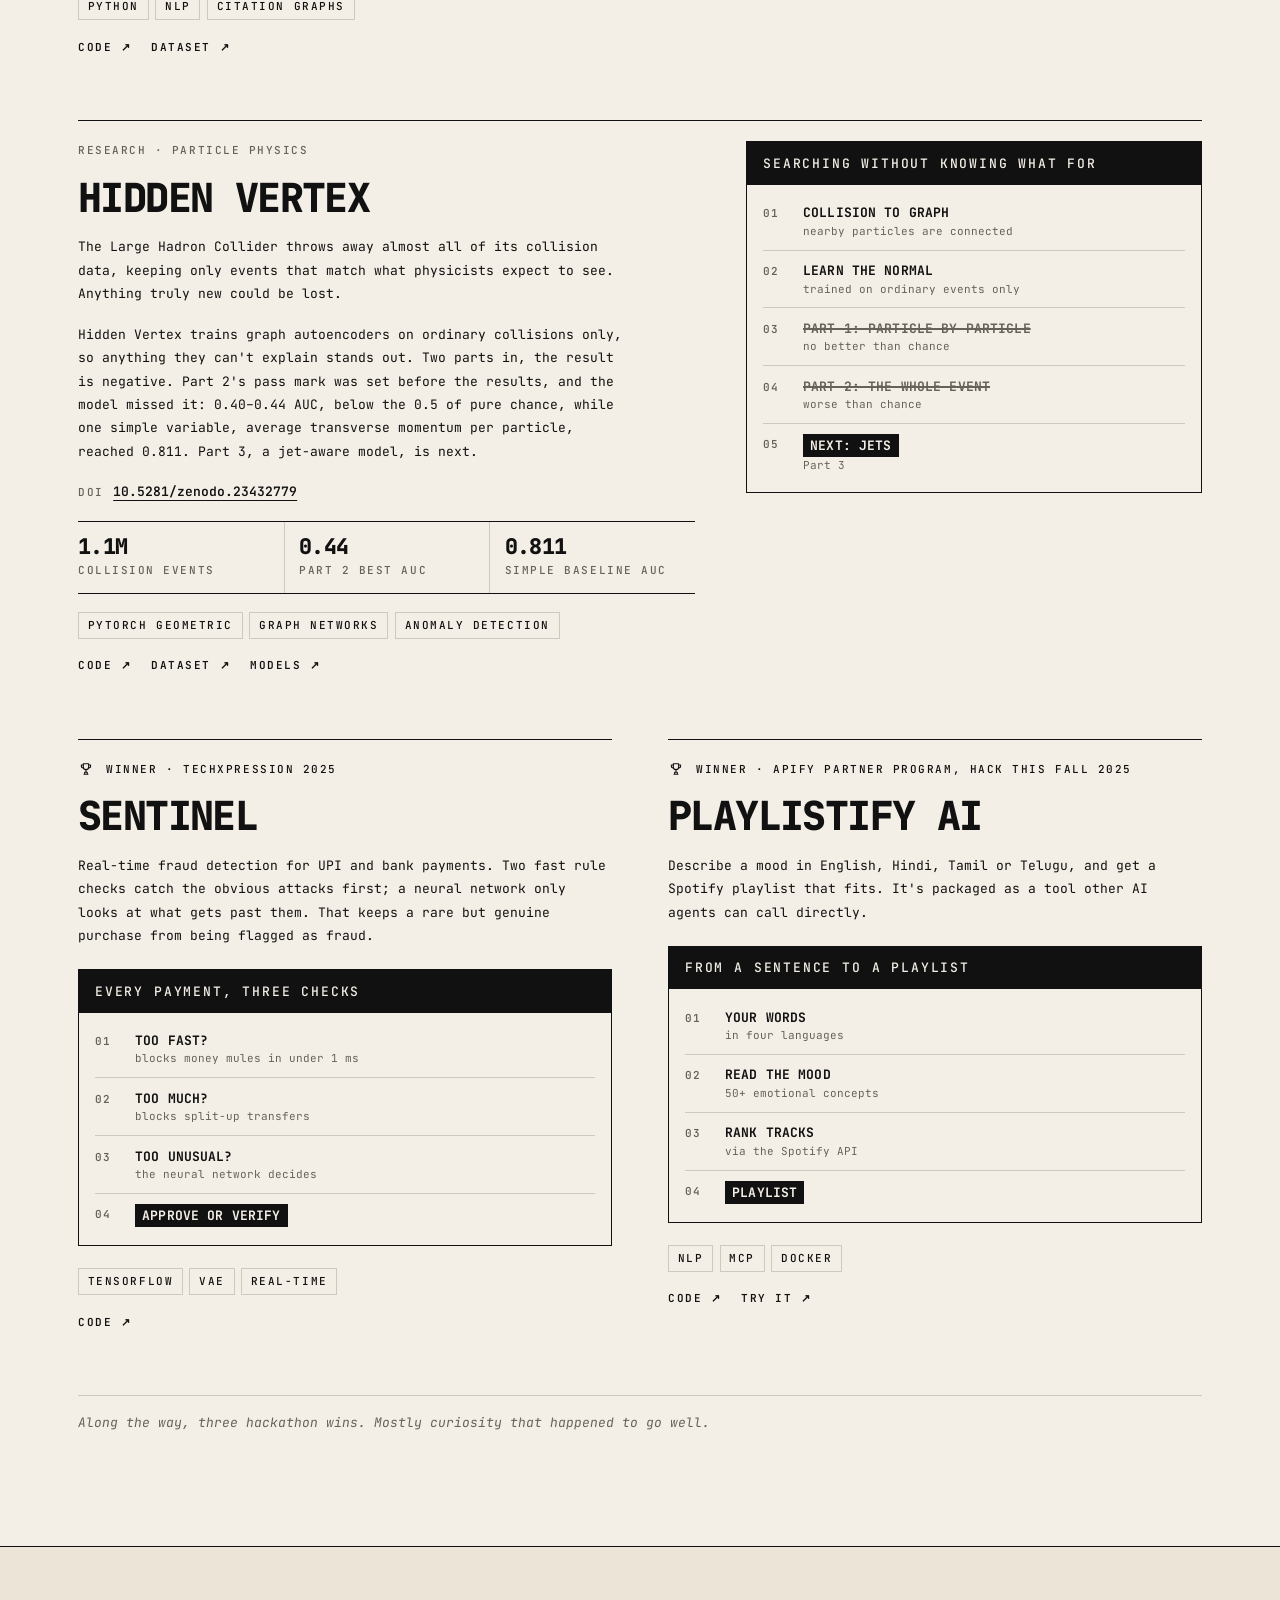
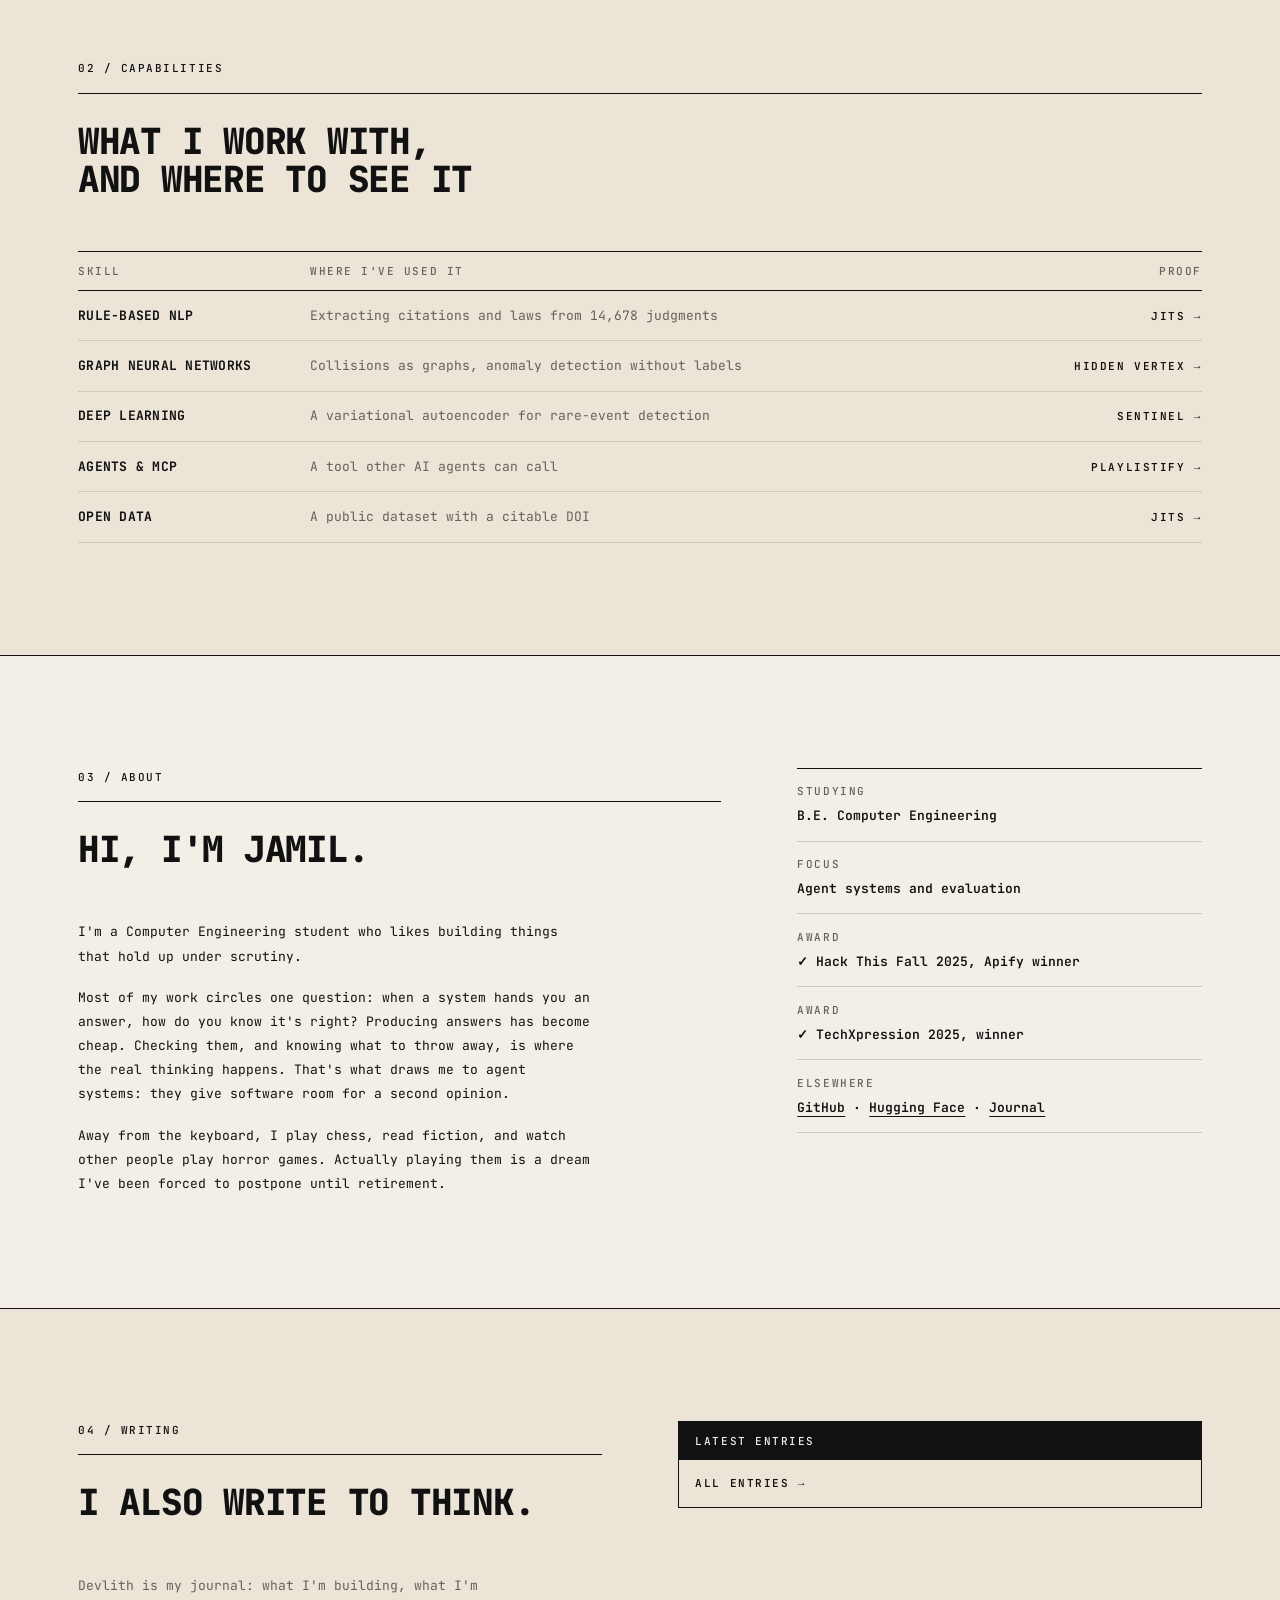
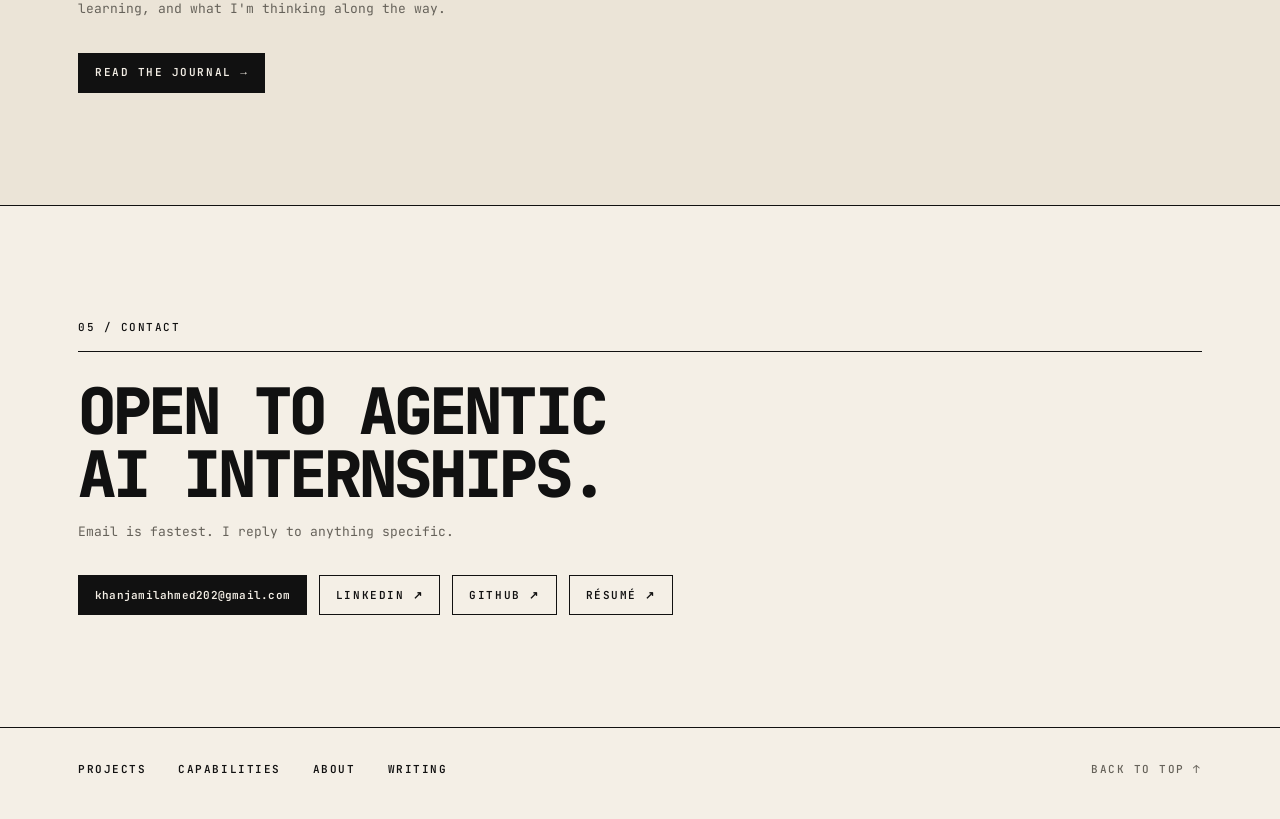
==== commit daabbdec: "Update project facts: Hidden Vertex Part 2 results and DOI, JITS downloads" ====
--- a/index.html
+++ b/index.html
@@ -100,7 +100,7 @@
 
             <ul class="metric-grid">
               <li><span class="metric-num">14,678</span><span class="metric-label">Judgments processed</span></li>
-              <li><span class="metric-num">1,500+</span><span class="metric-label">Hugging Face downloads</span></li>
+              <li><span class="metric-num">1,600+</span><span class="metric-label">Hugging Face downloads</span></li>
               <li><span class="metric-num">18.97M</span><span class="metric-label">Similarity edges</span></li>
               <li><span class="metric-num">0</span><span class="metric-label">Duplicate IDs</span></li>
             </ul>
@@ -136,12 +136,16 @@
             <p class="project-tag">Research · Particle physics</p>
             <h3>Hidden Vertex</h3>
             <p>The Large Hadron Collider throws away almost all of its collision data, keeping only events that match what physicists expect to see. Anything truly new could be lost.</p>
-            <p>Hidden Vertex trains a graph neural network on ordinary collisions only, so anything it can't explain stands out. Part 1 showed that looking at particles one by one isn't enough to spot new physics, which sets up Part 2.</p>
+            <p>Hidden Vertex trains graph autoencoders on ordinary collisions only, so anything they can't explain stands out. Two parts in, the result is negative. Part 2's pass mark was set before the results, and the model missed it: 0.40–0.44 AUC, below the 0.5 of pure chance, while one simple variable, average transverse momentum per particle, reached 0.811. Part 3, a jet-aware model, is next.</p>
+
+            <ul class="credential-row">
+              <li><span class="credential-key">DOI</span><a class="credential-val" href="https://doi.org/10.5281/zenodo.23432779" target="_blank" rel="noopener">10.5281/zenodo.23432779</a></li>
+            </ul>
 
             <ul class="metric-grid">
               <li><span class="metric-num">1.1M</span><span class="metric-label">Collision events</span></li>
-              <li><span class="metric-num">429</span><span class="metric-label">Model parameters</span></li>
-              <li><span class="metric-num">Part 1</span><span class="metric-label">Complete</span></li>
+              <li><span class="metric-num">0.44</span><span class="metric-label">Part 2 best AUC</span></li>
+              <li><span class="metric-num">0.811</span><span class="metric-label">Simple baseline AUC</span></li>
             </ul>
 
             <ul class="tech-chips">
@@ -150,6 +154,7 @@
             <div class="project-links">
               <a href="https://github.com/Viverun/Hidden-Vertex" target="_blank" rel="noopener">Code ↗</a>
               <a href="https://www.kaggle.com/datasets/viveriun/lhc-collider" target="_blank" rel="noopener">Dataset ↗</a>
+              <a href="https://huggingface.co/Viverun/lhco-rnd-event-gae" target="_blank" rel="noopener">Models ↗</a>
             </div>
           </div>
 
@@ -159,11 +164,11 @@
                 <p class="viz-title">Searching without knowing what for</p>
               </div>
               <ol class="pipeline">
-                <li><b>Collision</b> <i>each particle becomes a node</i></li>
-                <li><b>Graph</b> <i>nearby particles are connected</i></li>
+                <li><b>Collision to graph</b> <i>nearby particles are connected</i></li>
                 <li><b>Learn the normal</b> <i>trained on ordinary events only</i></li>
-                <li class="cut"><b>Particle by particle</b> <i>no better than chance</i></li>
-                <li><b>Next: the whole event</b> <i>Part 2</i></li>
+                <li class="cut"><b>Part 1: particle by particle</b> <i>no better than chance</i></li>
+                <li class="cut"><b>Part 2: the whole event</b> <i>worse than chance</i></li>
+                <li><b>Next: jets</b> <i>Part 3</i></li>
               </ol>
             </figure>
           </aside>
@@ -321,7 +326,7 @@
         <a href="mailto:khanjamilahmed202@gmail.com" class="btn btn-primary">khanjamilahmed202@gmail.com</a>
         <a href="https://www.linkedin.com/in/jamil-khan-55a621346/" class="btn btn-ghost" target="_blank" rel="noopener">LinkedIn ↗</a>
         <a href="https://github.com/Viverun" class="btn btn-ghost" target="_blank" rel="noopener">GitHub ↗</a>
-        <a href="assets/CV_Jamil_Khan.pdf" class="btn btn-ghost" target="_blank" rel="noopener">Résumé ↗</a>
+        <a href="assets/Jamil_Khan_CV.pdf" class="btn btn-ghost" target="_blank" rel="noopener">Résumé ↗</a>
       </div>
     </div>
   </section>
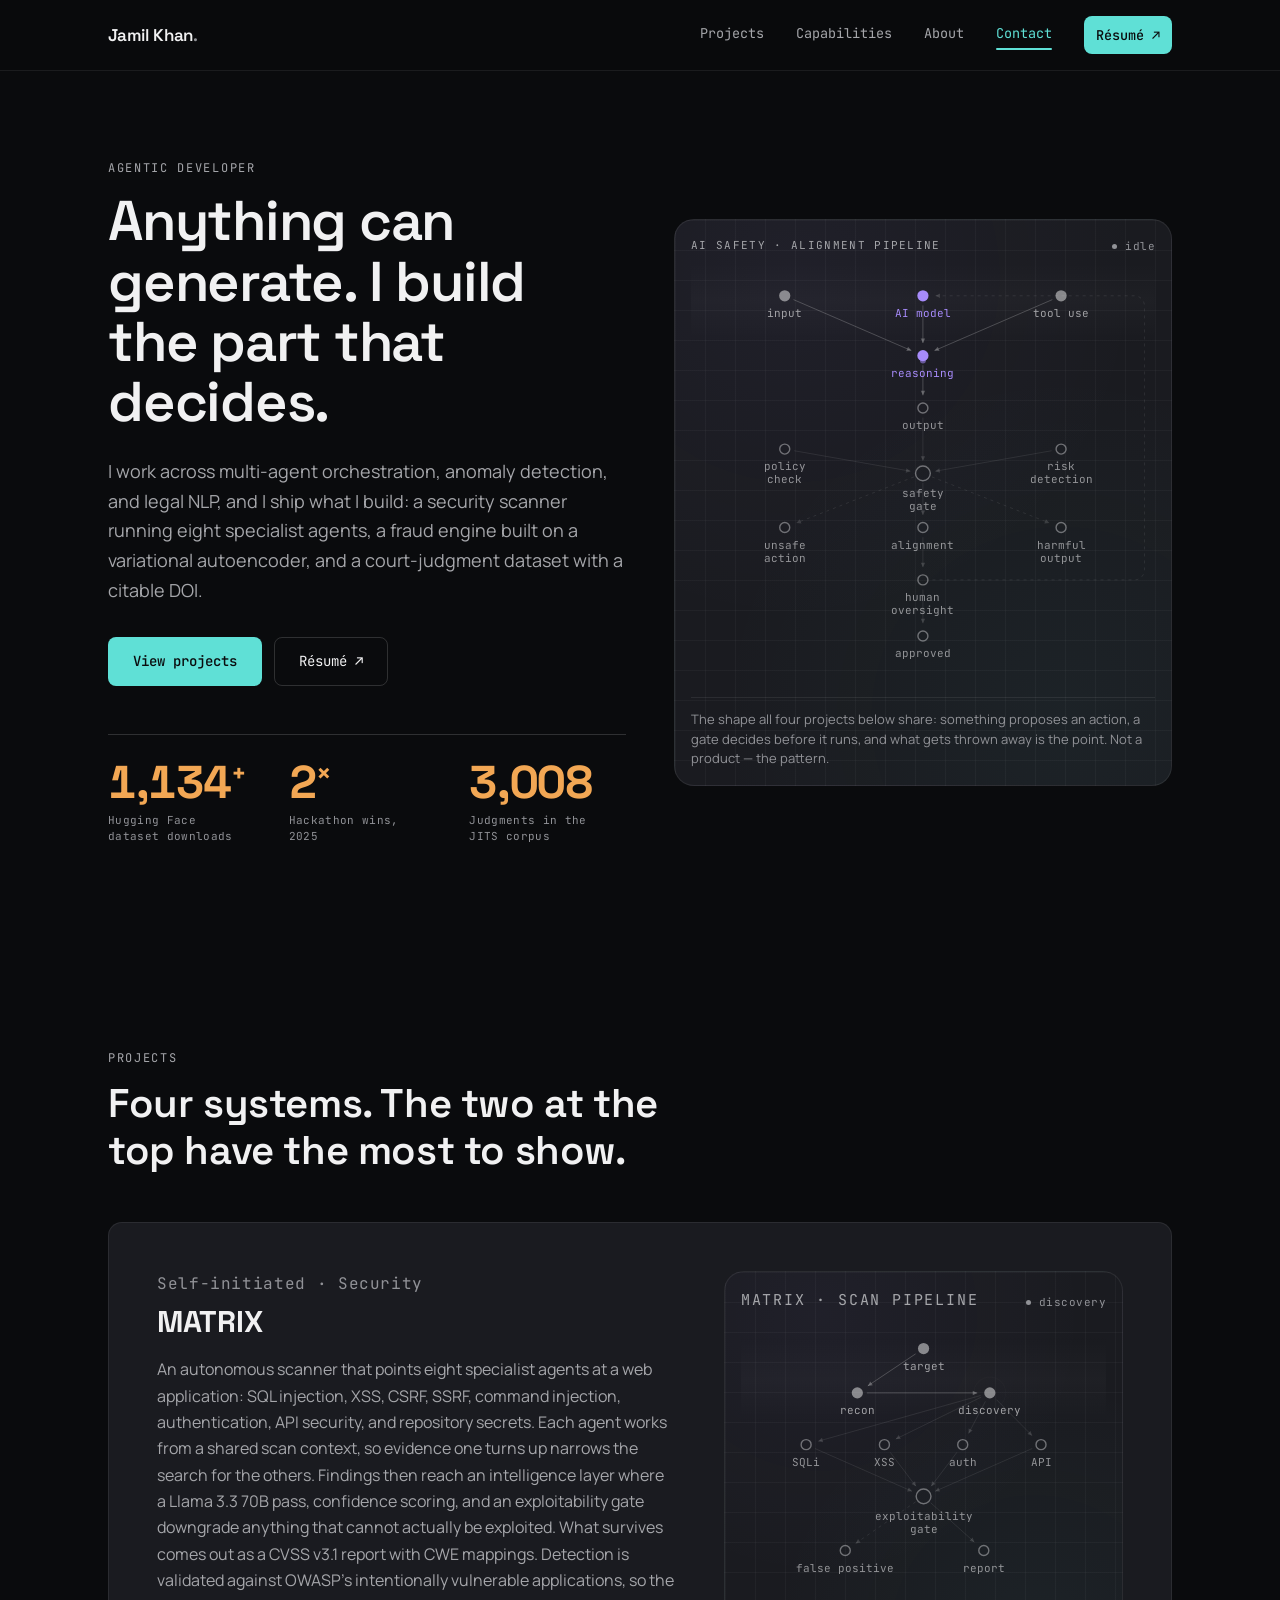
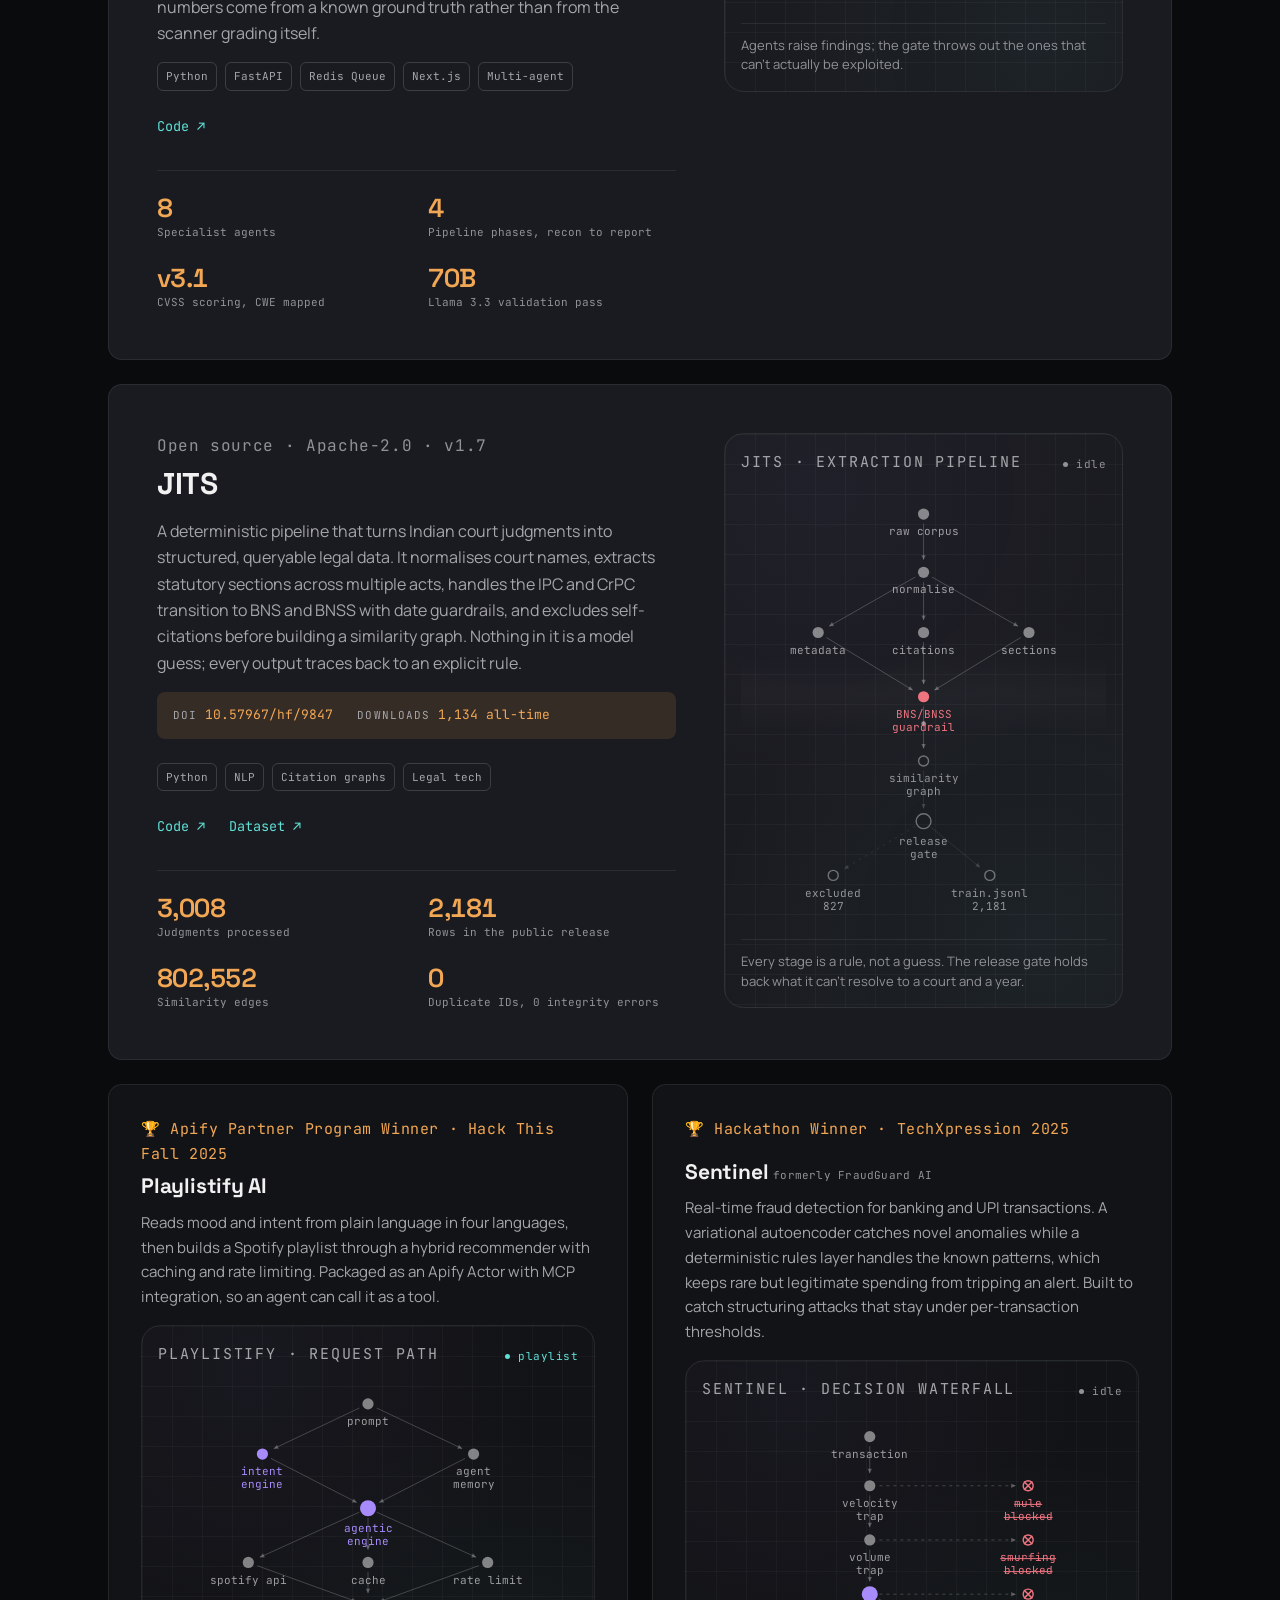
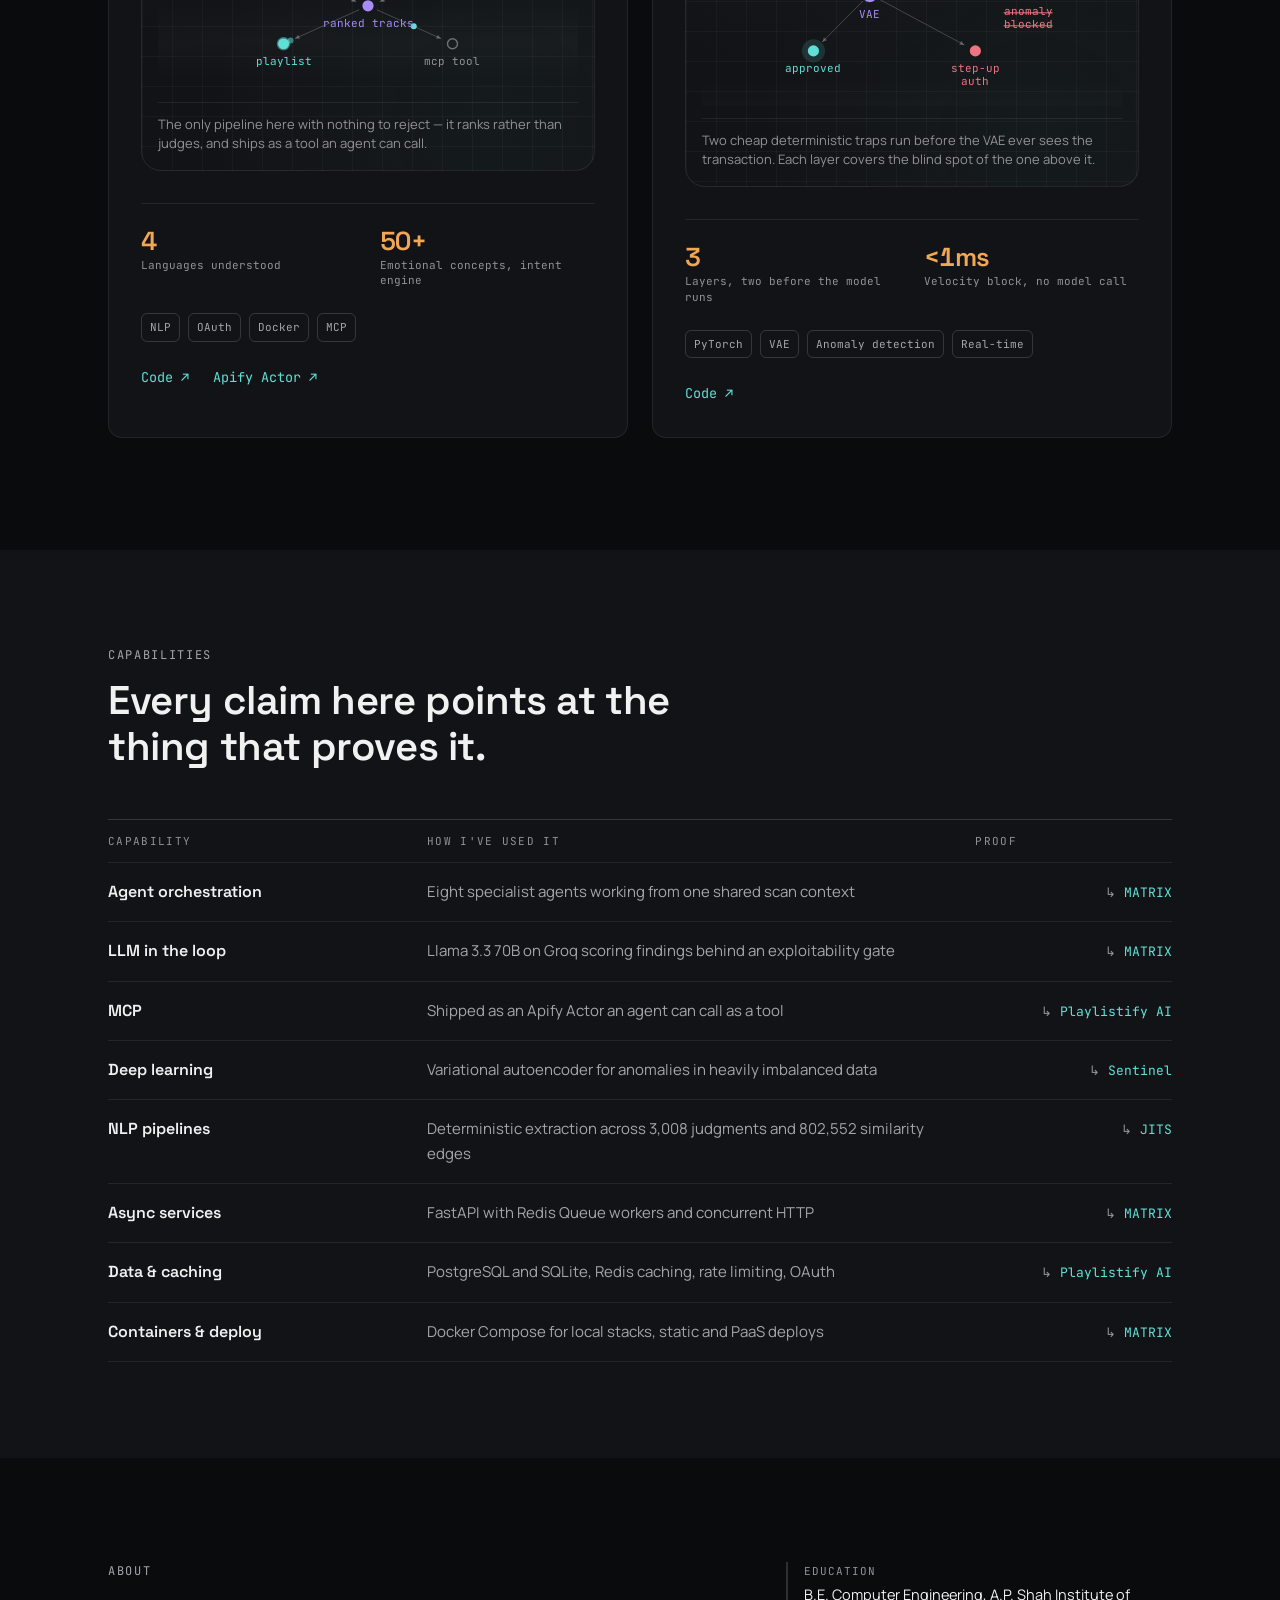
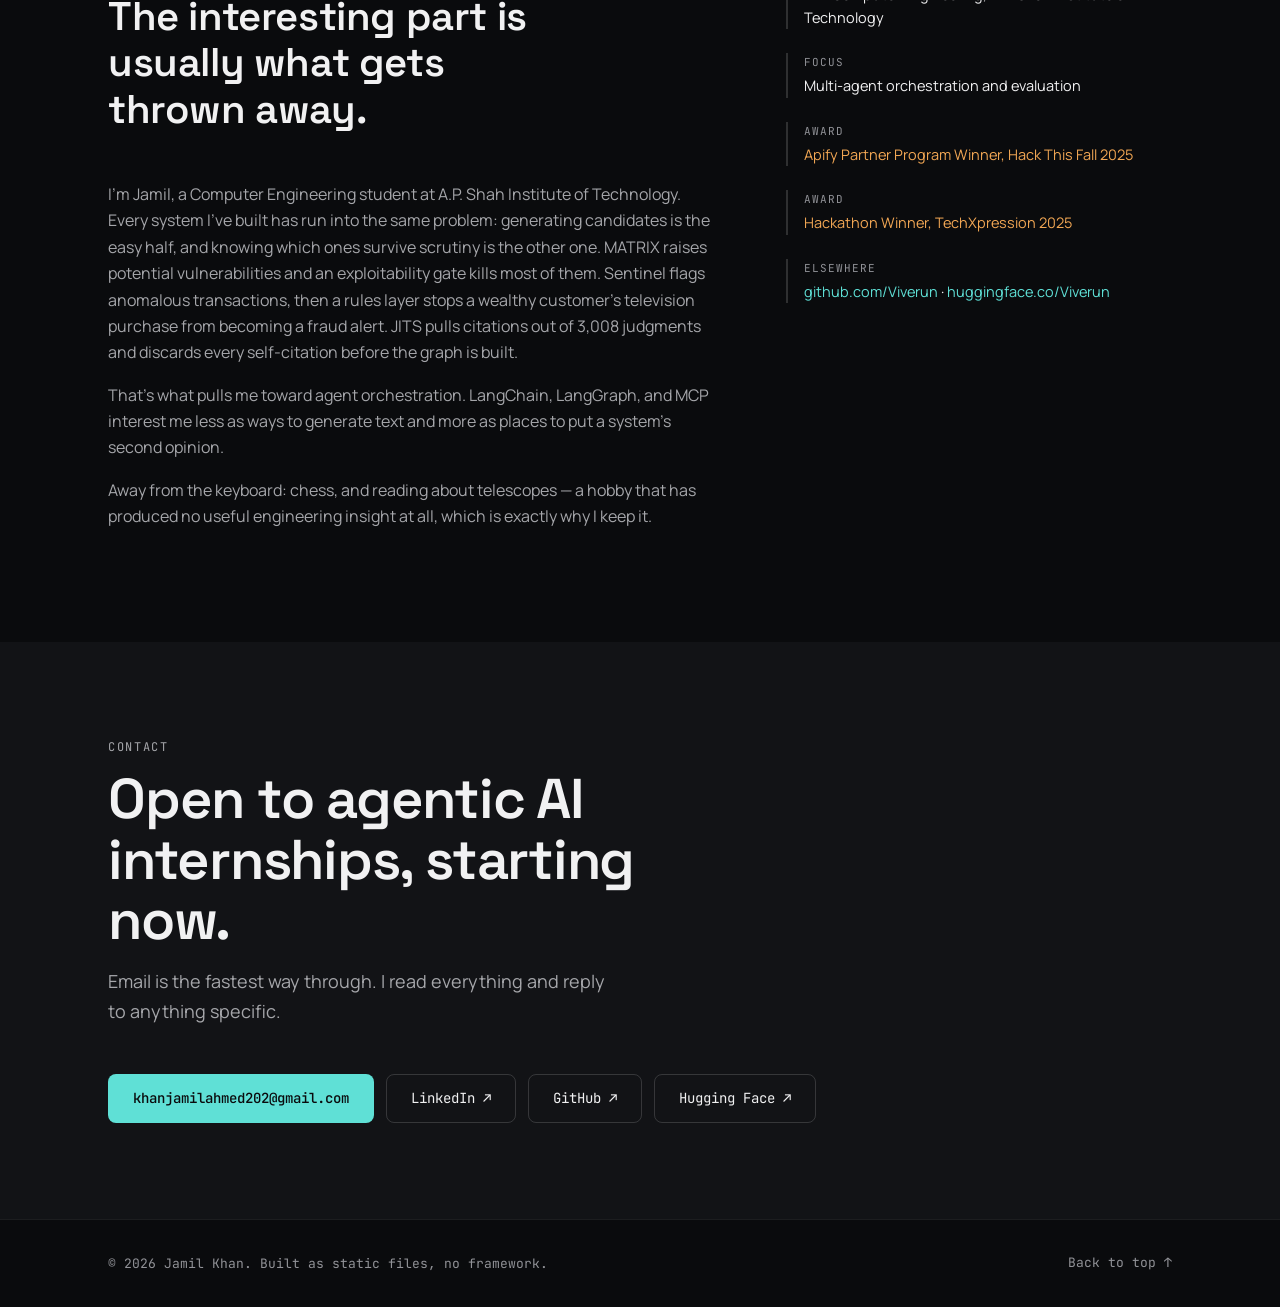
==== commit 28da615f: "Omarchy migration backup snapshot (uncommitted + untracked work, 2026-11-12)" ====
--- a/index.html
+++ b/index.html
@@ -4,36 +4,44 @@
 <meta charset="UTF-8" />
 <meta name="viewport" content="width=device-width, initial-scale=1.0" />
 <title>Jamil Khan — Agentic Developer</title>
-<meta name="description" content="Jamil Khan builds systems that check their own answers: a structured Indian legal dataset with a citable DOI, graph-network physics research, and a hybrid fraud detector." />
+<meta name="description" content="Jamil Khan builds the part that decides: an eight-agent security scanner behind an LLM exploitability gate, a VAE fraud engine, and a court-judgment dataset with a citable DOI." />
 <meta name="author" content="Jamil Khan" />
-<meta name="theme-color" content="#f4efe6" />
-<link rel="canonical" href="https://viverun.dev/" />
+<meta name="theme-color" content="#0A0B0E" />
+<link rel="canonical" href="https://viverun.github.io/" />
 
 <!-- Open Graph / Twitter -->
 <meta property="og:type" content="website" />
 <meta property="og:site_name" content="Jamil Khan" />
-<meta property="og:url" content="https://viverun.dev/" />
+<meta property="og:url" content="https://viverun.github.io/" />
 <meta property="og:title" content="Jamil Khan — Agentic Developer" />
-<meta property="og:description" content="Jamil Khan builds systems that check their own answers: a structured Indian legal dataset with a citable DOI, graph-network physics research, and a hybrid fraud detector." />
-<meta property="og:image" content="https://viverun.dev/assets/og-image.png" />
+<meta property="og:description" content="Agent systems that decide what's real: an eight-agent security scanner, a VAE fraud engine, and a court-judgment dataset with a citable DOI." />
+<meta property="og:image" content="https://viverun.github.io/assets/og-image.png" />
 <meta property="og:image:width" content="1200" />
 <meta property="og:image:height" content="630" />
 <meta property="og:image:alt" content="Jamil Khan, Agentic Developer. A diagram of an alignment pipeline: a model's proposed output meets a safety gate that blocks the unsafe paths and passes the rest to human oversight." />
 <meta name="twitter:card" content="summary_large_image" />
 <meta name="twitter:title" content="Jamil Khan — Agentic Developer" />
-<meta name="twitter:description" content="Jamil Khan builds systems that check their own answers: a structured Indian legal dataset with a citable DOI, graph-network physics research, and a hybrid fraud detector." />
-<meta name="twitter:image" content="https://viverun.dev/assets/og-image.png" />
-
-<link rel="icon" href="assets/favicon.svg?v=4" type="image/svg+xml" />
+<meta name="twitter:description" content="Agent systems that decide what's real: an eight-agent security scanner, a VAE fraud engine, and a court-judgment dataset with a citable DOI." />
+<meta name="twitter:image" content="https://viverun.github.io/assets/og-image.png" />
+
+<link rel="icon" href="assets/favicon.svg?v=3" type="image/svg+xml" />
 <link rel="apple-touch-icon" href="assets/apple-touch-icon.png?v=3" />
 
-<!-- self-hosted font (same files as the blog): no third-party request blocking the first paint -->
-<link rel="preload" href="assets/fonts/jetbrains-mono-latin-wght-normal.woff2" as="font" type="font/woff2" crossorigin>
-
-<!-- ?v= is bumped whenever the stylesheet changes, so a returning visitor
-     never pairs new HTML with a cached old stylesheet. -->
-<link rel="stylesheet" href="assets/style.css?v=17" />
-
+<link rel="preconnect" href="https://fonts.googleapis.com">
+<link rel="preconnect" href="https://fonts.gstatic.com" crossorigin>
+<link href="https://fonts.googleapis.com/css2?family=Space+Grotesk:wght@500;600;700&family=Manrope:wght@400;500;600;700&family=JetBrains+Mono:wght@400;500&display=swap" rel="stylesheet">
+
+<!-- ?v= is bumped whenever the palette or the graph engine changes. Without
+     it a returning visitor can pair new HTML with a cached old stylesheet,
+     which is how the navy came back after the repalette. -->
+<link rel="stylesheet" href="assets/style.css?v=3" />
+
+<!-- No JS: the canvases can't draw, so hide them and show the written
+     version of every diagram instead. Never a blank box. -->
+<noscript><style>
+  .viz-canvas, .viz-status { display: none; }
+  .graph-fallback[hidden] { display: flex; }
+</style></noscript>
 </head>
 <body>
 
@@ -41,14 +49,21 @@
 
 <header class="site-nav" id="site-nav">
   <div class="nav-inner">
-    <a href="#top" class="nav-logo">
-      <svg class="mark" viewBox="10 12 44 40" aria-hidden="true">
-        <path d="M12 14h9.5L27 40l5.5-26H42L32 50H22z" />
-        <rect class="cursor-bar" x="48" y="12" width="4" height="40" />
-      </svg>
-      Jamil Khan
-    </a>
-
+    <a href="#top" class="nav-logo">Jamil Khan<span class="nav-logo-dot">.</span></a>
+
+    <button class="nav-toggle" id="navToggle" aria-expanded="false" aria-controls="navLinks" aria-label="Toggle menu">
+      <span></span><span></span><span></span>
+    </button>
+
+    <div class="nav-drawer" id="navLinks">
+      <nav class="nav-links" aria-label="Sections">
+        <a href="#projects" data-spy="projects">Projects</a>
+        <a href="#capabilities" data-spy="capabilities">Capabilities</a>
+        <a href="#about" data-spy="about">About</a>
+        <a href="#contact" data-spy="contact">Contact</a>
+        <a href="assets/CV_Jamil_Khan.pdf" class="nav-resume" target="_blank" rel="noopener">Résumé ↗</a>
+      </nav>
+    </div>
   </div>
 </header>
 
@@ -57,218 +72,285 @@
   <!-- ===================================================== HERO -->
   <section class="hero" id="top">
     <div class="hero-inner">
-      <figure class="hero-art">
-        <img src="assets/jamil-pencil.webp?v=3"
-             srcset="assets/jamil-pencil-360.webp 360w, assets/jamil-pencil-600.webp 600w, assets/jamil-pencil.webp?v=3 900w"
-             sizes="(max-width: 860px) 42vw, 480px"
-             width="900" height="911" fetchpriority="high" decoding="async"
-             alt="Pencil sketch of Jamil Khan, looking down" />
+      <div class="hero-copy">
+        <p class="eyebrow">Agentic Developer</p>
+        <h1 class="hero-title">Anything can generate. I build the part that decides.</h1>
+        <p class="hero-sub">I work across multi-agent orchestration, anomaly detection, and legal NLP, and I ship what I build: a security scanner running eight specialist agents, a fraud engine built on a variational autoencoder, and a court-judgment dataset with a citable DOI.</p>
+        <div class="hero-actions">
+          <a href="#projects" class="btn btn-primary">View projects</a>
+          <a href="assets/CV_Jamil_Khan.pdf" class="btn btn-ghost" target="_blank" rel="noopener">Résumé ↗</a>
+        </div>
+
+        <ul class="proof-bar">
+          <li>
+            <span class="proof-num">1,134<span class="proof-plus">+</span></span>
+            <span class="proof-label">Hugging Face dataset downloads</span>
+          </li>
+          <li>
+            <span class="proof-num">2<span class="proof-plus">×</span></span>
+            <span class="proof-label">Hackathon wins, 2025</span>
+          </li>
+          <li>
+            <span class="proof-num">3,008</span>
+            <span class="proof-label">Judgments in the JITS corpus</span>
+          </li>
+        </ul>
+      </div>
+
+      <figure class="viz hero-visual">
+        <div class="viz-head">
+          <p class="viz-title">AI safety · alignment pipeline</p>
+          <span class="viz-status" aria-hidden="true">idle</span>
+        </div>
+
+        <canvas class="viz-canvas" data-graph="safety" role="img"
+                aria-label="Animated diagram of an alignment pipeline. Input, an AI model and its tools feed a reasoning step, which produces a proposed output. A policy check and a risk detector report into a safety gate. The gate blocks an unsafe action and a harmful output, and passes the rest to an alignment step, then to human oversight, then to an approved response. Human oversight feeds back into the model."></canvas>
+
+        <ol class="graph-fallback" hidden>
+          <li><b>Input · model · tools</b> <i>→ reasoning</i></li>
+          <li><b>Proposed output</b> <i>nothing has run yet</i></li>
+          <li><b>Policy check · risk detection</b> <i>report into the gate</i></li>
+          <li><b>Safety gate</b> <i>blocks the unsafe action and the harmful output</i></li>
+          <li><b>Alignment → human oversight</b> <i>and back into the model</i></li>
+          <li><b>Approved response</b></li>
+        </ol>
+
+        <figcaption>The shape all four projects below share: something proposes an action, a gate decides before it runs, and what gets thrown away is the point. Not a product — the pattern.</figcaption>
       </figure>
-
-      <div class="hero-copy">
-        <p class="eyebrow">Agentic developer · Open‑source builder</p>
-        <h1 class="hero-title" data-stream="name" aria-label="Jamil Khan">Jamil<span class="cursor" aria-hidden="true"></span></h1>
-        <p class="hero-sub">Brilliance is not consciousness.<br />A mind can know everything and still be no one.</p>
-        <div class="hero-actions">
-          <a href="#projects" class="btn btn-primary only-wide">See the work</a>
-          <a href="#about" class="btn btn-primary only-narrow">About me</a>
-          <a href="/devlith/" class="btn btn-ghost">Read the journal</a>
-        </div>
-      </div>
     </div>
   </section>
 
   <!-- ===================================================== PROJECTS -->
   <section class="section section-projects" id="projects">
     <div class="section-inner">
-      <p class="eyebrow">01 / Projects</p>
-      <h2 class="section-title">Selected work</h2>
+      <p class="eyebrow">Projects</p>
+      <h2 class="section-title">Four systems. The two at the top have the most to show.</h2>
 
       <div class="project-stack">
 
-        <!-- ---------- JITS ---------- -->
+        <!-- ---------- MATRIX (featured) ---------- -->
+        <article class="project-card is-featured" id="p-matrix">
+          <div class="project-body">
+            <p class="project-tag">Self-initiated · Security</p>
+            <h3>MATRIX</h3>
+            <p>An autonomous scanner that points eight specialist agents at a web application: SQL injection, XSS, CSRF, SSRF, command injection, authentication, API security, and repository secrets. Each agent works from a shared scan context, so evidence one turns up narrows the search for the others. Findings then reach an intelligence layer where a Llama 3.3 70B pass, confidence scoring, and an exploitability gate downgrade anything that cannot actually be exploited. What survives comes out as a CVSS v3.1 report with CWE mappings. Detection is validated against OWASP's intentionally vulnerable applications, so the numbers come from a known ground truth rather than from the scanner grading itself.</p>
+
+            <ul class="tech-chips">
+              <li>Python</li><li>FastAPI</li><li>Redis Queue</li><li>Next.js</li><li>Multi-agent</li>
+            </ul>
+            <div class="project-links">
+              <a href="https://github.com/Viverun/Matrix" target="_blank" rel="noopener">Code ↗</a>
+            </div>
+
+            <ul class="metric-grid">
+              <li><span class="metric-num">8</span><span class="metric-label">Specialist agents</span></li>
+              <li><span class="metric-num">4</span><span class="metric-label">Pipeline phases, recon to report</span></li>
+              <li><span class="metric-num">v3.1</span><span class="metric-label">CVSS scoring, CWE mapped</span></li>
+              <li><span class="metric-num">70B</span><span class="metric-label">Llama 3.3 validation pass</span></li>
+            </ul>
+            <!-- TODO: replace with real MATRIX scan output.
+                 Drop a <pre class="artifact"> block here holding one genuine
+                 finding plus the gate's verdict, e.g. the JSON emitted for a
+                 rejected false positive next to a confirmed SQLi. Nothing is
+                 rendered until real output exists. -->
+          </div>
+
+          <aside class="project-viz">
+            <figure class="viz">
+              <div class="viz-head">
+                <p class="viz-title">matrix · scan pipeline</p>
+                <span class="viz-status" aria-hidden="true">idle</span>
+              </div>
+              <canvas class="viz-canvas" data-graph="matrix" role="img"
+                      aria-label="Animated diagram of the MATRIX scan pipeline: a target feeds reconnaissance and discovery, which fan out to SQL injection, XSS, authentication and API agents. Their findings converge on an exploitability gate, which rejects one false positive and passes one confirmed finding to the report."></canvas>
+              <ol class="graph-fallback" hidden>
+                <li><b>Target → recon → discovery</b></li>
+                <li><b>SQLi · XSS · auth · API</b> <i>+ 4 more agents</i></li>
+                <li><b>Exploitability gate</b> <i>Llama 3.3 70B</i></li>
+                <li><b>False positive</b> <i>discarded</i></li>
+                <li><b>Report</b> <i>CVSS v3.1 · CWE</i></li>
+              </ol>
+              <figcaption>Agents raise findings; the gate throws out the ones that can't actually be exploited.</figcaption>
+            </figure>
+          </aside>
+        </article>
+
+        <!-- ---------- JITS (featured) ---------- -->
         <article class="project-card is-featured" id="p-jits">
           <div class="project-body">
-            <p class="project-tag">Open source · Legal data · v1.14</p>
-            <h3>JITS Legal</h3>
-            <p>Indian court judgments, turned into clean, searchable data. JITS reads each judgment and pulls out the court, date, cited cases and the laws it invokes, including the 2024 switch from IPC/CrPC to BNS/BNSS.</p>
-            <p>There's no AI guessing involved. Every field comes from a written rule, so running it twice gives exactly the same result.</p>
+            <p class="project-tag">Open source · Apache-2.0 · v1.7</p>
+            <h3>JITS</h3>
+            <p>A deterministic pipeline that turns Indian court judgments into structured, queryable legal data. It normalises court names, extracts statutory sections across multiple acts, handles the IPC and CrPC transition to BNS and BNSS with date guardrails, and excludes self-citations before building a similarity graph. Nothing in it is a model guess; every output traces back to an explicit rule.</p>
 
             <ul class="credential-row">
               <li><span class="credential-key">DOI</span><a class="credential-val" href="https://doi.org/10.57967/hf/9847" target="_blank" rel="noopener">10.57967/hf/9847</a></li>
-            </ul>
-
-            <ul class="metric-grid">
-              <li><span class="metric-num">14,678</span><span class="metric-label">Judgments processed</span></li>
-              <li><span class="metric-num">1,600+</span><span class="metric-label">Hugging Face downloads</span></li>
-              <li><span class="metric-num">18.97M</span><span class="metric-label">Similarity edges</span></li>
-              <li><span class="metric-num">0</span><span class="metric-label">Duplicate IDs</span></li>
+              <li><span class="credential-key">Downloads</span><span class="credential-val">1,134 all-time</span></li>
             </ul>
 
             <ul class="tech-chips">
-              <li>Python</li><li>NLP</li><li>Citation graphs</li>
+              <li>Python</li><li>NLP</li><li>Citation graphs</li><li>Legal tech</li>
             </ul>
             <div class="project-links">
               <a href="https://github.com/Viverun/jits-data-pipeline" target="_blank" rel="noopener">Code ↗</a>
               <a href="https://huggingface.co/datasets/Viverun/jits-legal-dataset" target="_blank" rel="noopener">Dataset ↗</a>
             </div>
+
+            <ul class="metric-grid">
+              <li><span class="metric-num">3,008</span><span class="metric-label">Judgments processed</span></li>
+              <li><span class="metric-num">2,181</span><span class="metric-label">Rows in the public release</span></li>
+              <li><span class="metric-num">802,552</span><span class="metric-label">Similarity edges</span></li>
+              <li><span class="metric-num">0</span><span class="metric-label">Duplicate IDs, 0 integrity errors</span></li>
+            </ul>
           </div>
 
           <aside class="project-viz">
             <figure class="viz">
               <div class="viz-head">
-                <p class="viz-title">How a judgment becomes data</p>
+                <p class="viz-title">jits · extraction pipeline</p>
+                <span class="viz-status" aria-hidden="true">idle</span>
               </div>
-              <ol class="pipeline">
-                <li><b>Read the judgment</b> <i>raw text from the court</i></li>
-                <li><b>Extract</b> <i>court, date, citations, sections</i></li>
-                <li><b>Map old law to new</b> <i>IPC → BNS, only where the date allows</i></li>
-                <li class="cut"><b>Hold back</b> <i>641 with no clear court or year</i></li>
-                <li><b>Release</b> <i>14,037 rows on Hugging Face</i></li>
+              <canvas class="viz-canvas" data-graph="jits" role="img"
+                      aria-label="Animated diagram of the JITS pipeline: a raw corpus is normalised, then metadata, citations and statutory sections are extracted in parallel. A BNS and BNSS guardrail catches judgments that predate the transition, a similarity graph is built, and a release gate holds back 827 unresolved rows while 2,181 pass into train.jsonl."></canvas>
+              <ol class="graph-fallback" hidden>
+                <li><b>Raw corpus → normalise</b></li>
+                <li><b>Metadata · citations · sections</b> <i>self-citations excluded</i></li>
+                <li><b>BNS/BNSS guardrail</b> <i>pre-2024-07-01 judgments held back</i></li>
+                <li><b>Similarity graph</b> <i>802,552 edges</i></li>
+                <li><b>Release gate</b> <i>827 excluded · 2,181 released</i></li>
               </ol>
+              <figcaption>Every stage is a rule, not a guess. The release gate holds back what it can't resolve to a court and a year.</figcaption>
             </figure>
           </aside>
         </article>
 
-        <!-- ---------- Hidden Vertex ---------- -->
-        <article class="project-card is-featured" id="p-hidden-vertex">
-          <div class="project-body">
-            <p class="project-tag">Research · Particle physics</p>
-            <h3>Hidden Vertex</h3>
-            <p>The Large Hadron Collider throws away almost all of its collision data, keeping only events that match what physicists expect to see. Anything truly new could be lost.</p>
-            <p>Hidden Vertex trains graph autoencoders on ordinary collisions only, so anything they can't explain stands out. Two parts in, the result is negative. Part 2's pass mark was set before the results, and the model missed it: 0.40–0.44 AUC, below the 0.5 of pure chance, while one simple variable, average transverse momentum per particle, reached 0.811. Part 3, a jet-aware model, is next.</p>
-
-            <ul class="credential-row">
-              <li><span class="credential-key">DOI</span><a class="credential-val" href="https://doi.org/10.5281/zenodo.23432779" target="_blank" rel="noopener">10.5281/zenodo.23432779</a></li>
-            </ul>
-
-            <ul class="metric-grid">
-              <li><span class="metric-num">1.1M</span><span class="metric-label">Collision events</span></li>
-              <li><span class="metric-num">0.44</span><span class="metric-label">Part 2 best AUC</span></li>
-              <li><span class="metric-num">0.811</span><span class="metric-label">Simple baseline AUC</span></li>
-            </ul>
-
-            <ul class="tech-chips">
-              <li>PyTorch Geometric</li><li>Graph networks</li><li>Anomaly detection</li>
-            </ul>
-            <div class="project-links">
-              <a href="https://github.com/Viverun/Hidden-Vertex" target="_blank" rel="noopener">Code ↗</a>
-              <a href="https://www.kaggle.com/datasets/viveriun/lhc-collider" target="_blank" rel="noopener">Dataset ↗</a>
-              <a href="https://huggingface.co/Viverun/lhco-rnd-event-gae" target="_blank" rel="noopener">Models ↗</a>
-            </div>
-          </div>
-
-          <aside class="project-viz">
+        <!-- ---------- Two hackathon builds ---------- -->
+        <div class="project-pair">
+
+          <article class="project-card" id="p-playlistify">
+            <p class="project-tag verified">🏆 Apify Partner Program Winner · Hack This Fall 2025</p>
+            <h3>Playlistify AI</h3>
+            <p>Reads mood and intent from plain language in four languages, then builds a Spotify playlist through a hybrid recommender with caching and rate limiting. Packaged as an Apify Actor with MCP integration, so an agent can call it as a tool.</p>
+
             <figure class="viz">
               <div class="viz-head">
-                <p class="viz-title">Searching without knowing what for</p>
+                <p class="viz-title">playlistify · request path</p>
+                <span class="viz-status" aria-hidden="true">idle</span>
               </div>
-              <ol class="pipeline">
-                <li><b>Collision to graph</b> <i>nearby particles are connected</i></li>
-                <li><b>Learn the normal</b> <i>trained on ordinary events only</i></li>
-                <li class="cut"><b>Part 1: particle by particle</b> <i>no better than chance</i></li>
-                <li class="cut"><b>Part 2: the whole event</b> <i>worse than chance</i></li>
-                <li><b>Next: jets</b> <i>Part 3</i></li>
+              <canvas class="viz-canvas" data-graph="playlistify" role="img"
+                      aria-label="Animated diagram of the Playlistify request path: a prompt goes to the intent engine and to agent memory, both feeding the agentic engine, which fans out to the Spotify API, a cache and a rate limiter. Ranked tracks come back and are delivered either as a playlist or through the MCP tool."></canvas>
+              <ol class="graph-fallback" hidden>
+                <li><b>Prompt</b> <i>English, Hindi, Tamil, Telugu</i></li>
+                <li><b>Intent engine + agent memory</b></li>
+                <li><b>Agentic engine</b> <i>Spotify API · cache · rate limit</i></li>
+                <li><b>Ranked tracks</b></li>
+                <li><b>Playlist · MCP tool</b></li>
               </ol>
+              <figcaption>The only pipeline here with nothing to reject — it ranks rather than judges, and ships as a tool an agent can call.</figcaption>
             </figure>
-          </aside>
-        </article>
-
-        <!-- ---------- Two hackathon wins ---------- -->
-        <div class="project-pair">
+
+            <ul class="metric-grid">
+              <li><span class="metric-num">4</span><span class="metric-label">Languages understood</span></li>
+              <li><span class="metric-num">50+</span><span class="metric-label">Emotional concepts, intent engine</span></li>
+            </ul>
+
+            <ul class="tech-chips">
+              <li>NLP</li><li>OAuth</li><li>Docker</li><li>MCP</li>
+            </ul>
+            <div class="project-links">
+              <a href="https://github.com/avanishkasar/Playlistify-AI" target="_blank" rel="noopener">Code ↗</a>
+              <a href="https://apify.com/avanishkasar/playlistify-ai" target="_blank" rel="noopener">Apify Actor ↗</a>
+            </div>
+          </article>
 
           <article class="project-card" id="p-sentinel">
-            <p class="project-tag verified"><svg class="trophy" viewBox="0 0 24 24" aria-hidden="true"><path d="M8 4h8v5a4 4 0 0 1-8 0z"/><path d="M8 6H5v1.5A3 3 0 0 0 8 10.5M16 6h3v1.5a3 3 0 0 1-3 3"/><path d="M12 13v4M9 20h6M10 17h4v3h-4z"/></svg> Winner · TechXpression 2025</p>
-            <h3>Sentinel</h3>
-            <p>Real-time fraud detection for UPI and bank payments. Two fast rule checks catch the obvious attacks first; a neural network only looks at what gets past them. That keeps a rare but genuine purchase from being flagged as fraud.</p>
+            <p class="project-tag verified">🏆 Hackathon Winner · TechXpression 2025</p>
+            <h3>Sentinel <span class="project-alias">formerly FraudGuard AI</span></h3>
+            <p>Real-time fraud detection for banking and UPI transactions. A variational autoencoder catches novel anomalies while a deterministic rules layer handles the known patterns, which keeps rare but legitimate spending from tripping an alert. Built to catch structuring attacks that stay under per-transaction thresholds.</p>
 
             <figure class="viz">
               <div class="viz-head">
-                <p class="viz-title">Every payment, three checks</p>
+                <p class="viz-title">sentinel · decision waterfall</p>
+                <span class="viz-status" aria-hidden="true">idle</span>
               </div>
-              <ol class="pipeline">
-                <li><b>Too fast?</b> <i>blocks money mules in under 1 ms</i></li>
-                <li><b>Too much?</b> <i>blocks split-up transfers</i></li>
-                <li><b>Too unusual?</b> <i>the neural network decides</i></li>
-                <li><b>Approve or verify</b></li>
+              <canvas class="viz-canvas" data-graph="sentinel" role="img"
+                      aria-label="Animated diagram of the Sentinel waterfall: a transaction passes a velocity trap, which blocks mule activity, then a volume trap, which blocks smurfing, then the variational autoencoder, which blocks anomalies. What survives is either approved or sent to step-up authentication."></canvas>
+              <ol class="graph-fallback" hidden>
+                <li><b>Transaction</b></li>
+                <li><b>Velocity trap</b> <i>blocks mule activity</i></li>
+                <li><b>Volume trap</b> <i>blocks smurfing</i></li>
+                <li><b>VAE</b> <i>blocks novel anomalies</i></li>
+                <li><b>Approved · step-up auth</b></li>
               </ol>
+              <figcaption>Two cheap deterministic traps run before the VAE ever sees the transaction. Each layer covers the blind spot of the one above it.</figcaption>
             </figure>
 
+            <ul class="metric-grid">
+              <li><span class="metric-num">3</span><span class="metric-label">Layers, two before the model runs</span></li>
+              <li><span class="metric-num">&lt;1ms</span><span class="metric-label">Velocity block, no model call</span></li>
+            </ul>
+
             <ul class="tech-chips">
-              <li>TensorFlow</li><li>VAE</li><li>Real-time</li>
+              <li>PyTorch</li><li>VAE</li><li>Anomaly detection</li><li>Real-time</li>
             </ul>
             <div class="project-links">
               <a href="https://github.com/Viverun/Sentinel-Fraud-Detection" target="_blank" rel="noopener">Code ↗</a>
             </div>
           </article>
 
-          <article class="project-card" id="p-playlistify">
-            <p class="project-tag verified"><svg class="trophy" viewBox="0 0 24 24" aria-hidden="true"><path d="M8 4h8v5a4 4 0 0 1-8 0z"/><path d="M8 6H5v1.5A3 3 0 0 0 8 10.5M16 6h3v1.5a3 3 0 0 1-3 3"/><path d="M12 13v4M9 20h6M10 17h4v3h-4z"/></svg> Winner · Apify Partner Program, Hack This Fall 2025</p>
-            <h3>Playlistify AI</h3>
-            <p>Describe a mood in English, Hindi, Tamil or Telugu, and get a Spotify playlist that fits. It's packaged as a tool other AI agents can call directly.</p>
-
-            <figure class="viz">
-              <div class="viz-head">
-                <p class="viz-title">From a sentence to a playlist</p>
-              </div>
-              <ol class="pipeline">
-                <li><b>Your words</b> <i>in four languages</i></li>
-                <li><b>Read the mood</b> <i>50+ emotional concepts</i></li>
-                <li><b>Rank tracks</b> <i>via the Spotify API</i></li>
-                <li><b>Playlist</b></li>
-              </ol>
-            </figure>
-
-            <ul class="tech-chips">
-              <li>NLP</li><li>MCP</li><li>Docker</li>
-            </ul>
-            <div class="project-links">
-              <a href="https://github.com/avanishkasar/Playlistify-AI" target="_blank" rel="noopener">Code ↗</a>
-              <a href="https://apify.com/avanishkasar/playlistify-ai" target="_blank" rel="noopener">Try it ↗</a>
-            </div>
-          </article>
-
         </div>
       </div>
-
-      <p class="aside-note">Along the way, three hackathon wins. Mostly curiosity that happened to go well.</p>
     </div>
   </section>
 
   <!-- ===================================================== CAPABILITIES -->
   <section class="section section-tight section-alt" id="capabilities">
     <div class="section-inner">
-      <p class="eyebrow">02 / Capabilities</p>
-      <h2 class="section-title">What I work with, and where to see it</h2>
+      <p class="eyebrow">Capabilities</p>
+      <h2 class="section-title">Every claim here points at the thing that proves it.</h2>
 
       <ul class="cap-list">
         <li class="cap-head" aria-hidden="true">
-          <span>Skill</span><span>Where I've used it</span><span>Proof</span>
-        </li>
-        <li>
-          <span class="cap-name">Rule-based NLP</span>
-          <span class="cap-what">Extracting citations and laws from 14,678 judgments</span>
+          <span>Capability</span><span>How I've used it</span><span>Proof</span>
+        </li>
+        <li>
+          <span class="cap-name">Agent orchestration</span>
+          <span class="cap-what">Eight specialist agents working from one shared scan context</span>
+          <a class="cap-proof" href="#p-matrix">MATRIX</a>
+        </li>
+        <li>
+          <span class="cap-name">LLM in the loop</span>
+          <span class="cap-what">Llama 3.3 70B on Groq scoring findings behind an exploitability gate</span>
+          <a class="cap-proof" href="#p-matrix">MATRIX</a>
+        </li>
+        <li>
+          <span class="cap-name">MCP</span>
+          <span class="cap-what">Shipped as an Apify Actor an agent can call as a tool</span>
+          <a class="cap-proof" href="#p-playlistify">Playlistify AI</a>
+        </li>
+        <li>
+          <span class="cap-name">Deep learning</span>
+          <span class="cap-what">Variational autoencoder for anomalies in heavily imbalanced data</span>
+          <a class="cap-proof" href="#p-sentinel">Sentinel</a>
+        </li>
+        <li>
+          <span class="cap-name">NLP pipelines</span>
+          <span class="cap-what">Deterministic extraction across 3,008 judgments and 802,552 similarity edges</span>
           <a class="cap-proof" href="#p-jits">JITS</a>
         </li>
         <li>
-          <span class="cap-name">Graph neural networks</span>
-          <span class="cap-what">Collisions as graphs, anomaly detection without labels</span>
-          <a class="cap-proof" href="#p-hidden-vertex">Hidden Vertex</a>
-        </li>
-        <li>
-          <span class="cap-name">Deep learning</span>
-          <span class="cap-what">A variational autoencoder for rare-event detection</span>
-          <a class="cap-proof" href="#p-sentinel">Sentinel</a>
-        </li>
-        <li>
-          <span class="cap-name">Agents &amp; MCP</span>
-          <span class="cap-what">A tool other AI agents can call</span>
-          <a class="cap-proof" href="#p-playlistify">Playlistify</a>
-        </li>
-        <li>
-          <span class="cap-name">Open data</span>
-          <span class="cap-what">A public dataset with a citable DOI</span>
-          <a class="cap-proof" href="#p-jits">JITS</a>
+          <span class="cap-name">Async services</span>
+          <span class="cap-what">FastAPI with Redis Queue workers and concurrent HTTP</span>
+          <a class="cap-proof" href="#p-matrix">MATRIX</a>
+        </li>
+        <li>
+          <span class="cap-name">Data &amp; caching</span>
+          <span class="cap-what">PostgreSQL and SQLite, Redis caching, rate limiting, OAuth</span>
+          <a class="cap-proof" href="#p-playlistify">Playlistify AI</a>
+        </li>
+        <li>
+          <span class="cap-name">Containers &amp; deploy</span>
+          <span class="cap-what">Docker Compose for local stacks, static and PaaS deploys</span>
+          <a class="cap-proof" href="#p-matrix">MATRIX</a>
         </li>
       </ul>
     </div>
@@ -278,55 +360,35 @@
   <section class="section section-wide" id="about">
     <div class="section-inner about-grid">
       <div class="about-copy">
-        <p class="eyebrow">03 / About</p>
-        <h2 class="section-title">Hi, I'm Jamil.</h2>
-        <p>I'm a Computer Engineering student who likes building things that hold up under scrutiny.</p>
-        <p>Most of my work circles one question: when a system hands you an answer, how do you know it's right? Producing answers has become cheap. Checking them, and knowing what to throw away, is where the real thinking happens. That's what draws me to agent systems: they give software room for a second opinion.</p>
-        <p>Away from the keyboard, I play chess, read fiction, and watch other people play horror games. Actually playing them is a dream I've been forced to postpone until retirement.</p>
+        <p class="eyebrow">About</p>
+        <h2 class="section-title">The interesting part is usually what gets thrown away.</h2>
+        <p>I'm Jamil, a Computer Engineering student at A.P. Shah Institute of Technology. Every system I've built has run into the same problem: generating candidates is the easy half, and knowing which ones survive scrutiny is the other one. MATRIX raises potential vulnerabilities and an exploitability gate kills most of them. Sentinel flags anomalous transactions, then a rules layer stops a wealthy customer's television purchase from becoming a fraud alert. JITS pulls citations out of 3,008 judgments and discards every self-citation before the graph is built.</p>
+        <p>That's what pulls me toward agent orchestration. LangChain, LangGraph, and MCP interest me less as ways to generate text and more as places to put a system's second opinion.</p>
+        <p>Away from the keyboard: chess, and reading about telescopes — a hobby that has produced no useful engineering insight at all, which is exactly why I keep it.</p>
       </div>
 
       <ul class="fact-list">
-        <li><span class="fact-label">Studying</span><span class="fact-value">B.E. Computer Engineering</span></li>
-        <li><span class="fact-label">Focus</span><span class="fact-value">Agent systems and evaluation</span></li>
-        <li><span class="fact-label">Award</span><span class="fact-value verified">Hack This Fall 2025, Apify winner</span></li>
-        <li><span class="fact-label">Award</span><span class="fact-value verified">TechXpression 2025, winner</span></li>
-        <li><span class="fact-label">Elsewhere</span><span class="fact-value"><a href="https://github.com/Viverun" target="_blank" rel="noopener">GitHub</a> · <a href="https://huggingface.co/Viverun" target="_blank" rel="noopener">Hugging Face</a> · <a href="/devlith/">Journal</a></span></li>
+        <li><span class="fact-label">Education</span><span class="fact-value">B.E. Computer Engineering, A.P. Shah Institute of Technology</span></li>
+        <li><span class="fact-label">Focus</span><span class="fact-value">Multi-agent orchestration and evaluation</span></li>
+        <li><span class="fact-label">Award</span><span class="fact-value verified">Apify Partner Program Winner, Hack This Fall 2025</span></li>
+        <li><span class="fact-label">Award</span><span class="fact-value verified">Hackathon Winner, TechXpression 2025</span></li>
+        <li><span class="fact-label">Elsewhere</span><span class="fact-value"><a href="https://github.com/Viverun" target="_blank" rel="noopener">github.com/Viverun</a> · <a href="https://huggingface.co/Viverun" target="_blank" rel="noopener">huggingface.co/Viverun</a></span></li>
       </ul>
     </div>
   </section>
 
-  <!-- ===================================================== WRITING -->
-  <section class="section section-wide section-alt" id="writing">
-    <div class="section-inner writing-grid">
-      <div>
-        <p class="eyebrow">04 / Writing</p>
-        <h2 class="section-title">I also write to think.</h2>
-        <p class="writing-sub">Devlith is my journal: what I'm building, what I'm learning, and what I'm thinking along the way.</p>
-        <a href="/devlith/" class="btn btn-primary">Read the journal →</a>
-      </div>
-
-      <div class="post-list">
-        <p class="post-list-head">Latest entries</p>
-        <!-- Filled from /devlith/rss.xml by script.js; this link stays if the feed can't load. -->
-        <ol id="latestPosts">
-          <li><a href="/devlith/writing/">All entries →</a></li>
-        </ol>
-      </div>
-    </div>
-  </section>
-
   <!-- ===================================================== CONTACT -->
-  <section class="section section-tight" id="contact">
+  <section class="section section-tight section-alt" id="contact">
     <div class="section-inner contact-inner">
-      <p class="eyebrow">05 / Contact</p>
-      <h2 class="contact-title">Open to agentic AI internships.</h2>
-      <p class="contact-sub">Email is fastest. I reply to anything specific.</p>
+      <p class="eyebrow">Contact</p>
+      <h2 class="contact-title">Open to agentic AI internships, starting now.</h2>
+      <p class="contact-sub">Email is the fastest way through. I read everything and reply to anything specific.</p>
 
       <div class="contact-links">
         <a href="mailto:khanjamilahmed202@gmail.com" class="btn btn-primary">khanjamilahmed202@gmail.com</a>
         <a href="https://www.linkedin.com/in/jamil-khan-55a621346/" class="btn btn-ghost" target="_blank" rel="noopener">LinkedIn ↗</a>
         <a href="https://github.com/Viverun" class="btn btn-ghost" target="_blank" rel="noopener">GitHub ↗</a>
-        <a href="assets/Jamil_Khan_CV.pdf" class="btn btn-ghost" target="_blank" rel="noopener">Résumé ↗</a>
+        <a href="https://huggingface.co/Viverun" class="btn btn-ghost" target="_blank" rel="noopener">Hugging Face ↗</a>
       </div>
     </div>
   </section>
@@ -335,15 +397,8 @@
 
 <footer class="site-footer">
   <div class="section-inner footer-inner">
-    <nav class="footer-nav" aria-label="Sections">
-      <a href="#projects">Projects</a>
-      <a href="#capabilities">Capabilities</a>
-      <a href="#about">About</a>
-      <a href="#writing">Writing</a>
-    </nav>
-    <div class="footer-meta">
-      <a href="#top">Back to top ↑</a>
-    </div>
+    <span>© 2026 Jamil Khan. Built as static files, no framework.</span>
+    <a href="#top">Back to top ↑</a>
   </div>
 </footer>
 
@@ -354,9 +409,10 @@
   "@context": "https://schema.org",
   "@type": "Person",
   "name": "Jamil Khan",
-  "url": "https://viverun.dev/",
+  "url": "https://viverun.github.io/",
   "jobTitle": "Agentic Developer",
   "email": "mailto:khanjamilahmed202@gmail.com",
+  "alumniOf": { "@type": "CollegeOrUniversity", "name": "A.P. Shah Institute of Technology" },
   "knowsAbout": ["Multi-agent orchestration", "LLM evaluation", "Anomaly detection", "Legal NLP", "Model Context Protocol"],
   "sameAs": [
     "https://github.com/Viverun",
@@ -366,6 +422,6 @@
 }
 </script>
 
-<script src="assets/script.js?v=8"></script>
+<script src="assets/script.js?v=3"></script>
 </body>
 </html>
--- a/assets/style.css
+++ b/assets/style.css
@@ -1,446 +1,811 @@
 /* =========================================================
-   Theme — shared with the blog (viverun.dev/devlith):
-   paper and ink, one monospace face, hairline rules, no radii.
-   ========================================================= */
-/* JetBrains Mono, variable, Latin subset (SIL OFL, see fonts/OFL.txt) */
-@font-face {
-  font-family: 'JetBrains Mono';
-  font-style: normal;
-  font-weight: 100 800;
-  font-display: swap;
-  src: url(fonts/jetbrains-mono-latin-wght-normal.woff2) format('woff2-variations');
-  unicode-range: U+0000-00FF, U+0131, U+0152-0153, U+02BB-02BC, U+02C6, U+02DA, U+02DC, U+0304, U+0308, U+0329, U+2000-206F, U+20AC, U+2122, U+2191, U+2193, U+2212, U+2215, U+FEFF, U+FFFD;
-}
-@font-face {
-  font-family: 'JetBrains Mono';
-  font-style: italic;
-  font-weight: 100 800;
-  font-display: swap;
-  src: url(fonts/jetbrains-mono-latin-wght-italic.woff2) format('woff2-variations');
-  unicode-range: U+0000-00FF, U+0131, U+0152-0153, U+02BB-02BC, U+02C6, U+02DA, U+02DC, U+0304, U+0308, U+0329, U+2000-206F, U+20AC, U+2122, U+2191, U+2193, U+2212, U+2215, U+FEFF, U+FFFD;
-}
-
+   Tokens
+
+   Two colour languages, and they never overlap.
+
+   PAGE CHROME — text, links, chips, numbers:
+     --verified  amber  something outside this page confirmed it
+                        (awards, DOI, download counts, proof numbers)
+     --action    cyan   you can interact with it
+                        (links, buttons, focus rings, active nav)
+
+   DIAGRAMS — the five system canvases, and nowhere else:
+     grey               inactive, or finished with nothing to report
+     --rgb-proc  violet the model itself, and neutral processing
+     --rgb-flag  rose   a risk raised, or an action blocked
+     --rgb-action cyan  evaluated and passed — the gate and what survives it
+
+   Amber is deliberately absent from every canvas. It is the page's
+   one "someone else checked this" signal, and a diagram can't earn
+   it: nothing drawn here is external evidence. So the diagrams stay
+   grey/violet/rose/cyan, and amber keeps meaning exactly one thing.
+   ========================================================= */
 :root {
-  --paper: #f4efe6;
-  --paper-deep: #ebe4d7;
-  --ink: #111111;
-  --muted: #66625a;  /* 4.8:1 on paper-deep, 5.3:1 on paper (WCAG AA) */
-  --rule: #cfc8bc;
-
-  --font: 'JetBrains Mono', ui-monospace, SFMono-Regular, Menlo, monospace;
-
-  --t-micro: 0.6875rem;
-  --t-small: 0.8125rem;
-  --t-body: 0.9375rem;
-  --t-h2: clamp(1.5rem, 3.2vw, 2.25rem);
-  --t-hero: clamp(2.4rem, 6.4vw, 4.75rem);
-
-  --gutter: clamp(1rem, 3vw, 1.75rem);
-  --wide: 1180px;
-  --pad: clamp(4rem, 9vw, 7rem);
-  --ease: cubic-bezier(0.2, 0.7, 0.2, 1);
-}
-
+  /* --- surfaces ---
+     Near-neutral and genuinely dark. The old navy tinted every accent
+     toward its own hue; on this ground the cyan, amber, violet and rose
+     are the only colour on the page, which is the point. */
+  --bg:                 #0A0B0D;
+  --surface:            #121316;
+  --surface-2:          #1A1B20;
+  --on-accent:          #0A0B0D;
+
+  /* --- semantic accents --- */
+  --verified:           #F2A754;
+  --verified-soft:      rgba(242, 167, 84, 0.12);
+  --action:             #5FE0D6;
+  --action-hi:          #8AEDE5;
+
+  /* --- text --- */
+  --text:               #F1F1F2;
+  --text-muted:         #A5A6AA;
+  --text-faint:         #919297;
+
+  /* --- lines --- */
+  --border:             rgba(241, 241, 242, 0.08);
+  --border-strong:      rgba(241, 241, 242, 0.16);
+  --nav-bg:             rgba(10, 11, 13, 0.86);
+
+  /* --- canvas-only channels (rgb triplets for alpha compositing) --- */
+  --rgb-action:         95, 224, 214;
+  --rgb-proc:           167, 139, 250;   /* #A78BFA — the model, processing */
+  --rgb-flag:           238, 116, 128;   /* #EE7480 — risk raised / blocked */
+  --rgb-text:           241, 241, 242;
+
+  /* --- type families --- */
+  --font-display:       'Space Grotesk', system-ui, sans-serif;
+  --font-body:          'Manrope', system-ui, sans-serif;
+  --font-mono:          'JetBrains Mono', ui-monospace, monospace;
+
+  /* --- type scale --- */
+  --fs-display-xl:      clamp(34px, 5vw, 56px);
+  --fs-display-l:       clamp(28px, 3.6vw, 40px);
+  --fs-display-m:       clamp(25px, 2.6vw, 30px);
+  --fs-display-s:       21px;
+  --fs-stat:            clamp(34px, 4.4vw, 46px);
+  --fs-metric:          clamp(20px, 2.2vw, 26px);
+  --fs-body-l:          18px;
+  --fs-body:            16px;
+  --fs-body-s:          15px;
+  --fs-mono-label:      12px;
+  --fs-mono-data:       13px;
+  --fs-mono-ui:         13.5px;
+  --fs-mono-xs:         11px;
+
+  --lh-tight:           1.08;
+  --lh-title:           1.16;
+  --lh-body:            1.65;
+
+  /* --- space scale --- */
+  --sp-1: 4px;  --sp-2: 8px;  --sp-3: 12px; --sp-4: 16px;
+  --sp-5: 24px; --sp-6: 32px; --sp-7: 48px; --sp-8: 64px;
+
+  /* --- vertical rhythm: deliberately uneven --- */
+  --pad-hero:           88px;
+  --pad-section:        112px;
+  --pad-wide:           104px;   /* about: room to settle in     */
+  --pad-tight:          96px;    /* dense reference blocks       */
+  --pad-projects:       140px;   /* the biggest gap on the page  */
+
+  /* --- geometry --- */
+  --radius-sm:          8px;
+  --radius:             14px;
+  --radius-lg:          20px;
+  --max-w:              1120px;
+  --gutter:             28px;
+  --hair:               1px;
+  --rule:               2px;
+
+  /* --- motion --- */
+  --ease:               cubic-bezier(0.22, 0.61, 0.36, 1);
+  --dur-fast:           0.15s;
+  --dur:                0.25s;
+  --dur-slow:           0.6s;
+}
+
+/* =========================================================
+   Reset
+   ========================================================= */
 *, *::before, *::after { box-sizing: border-box; }
-
-html { -webkit-text-size-adjust: 100%; scroll-behavior: smooth; scroll-padding-top: 4.5rem; }
-
+html { scroll-behavior: smooth; scroll-padding-top: var(--sp-8); }
 body {
   margin: 0;
-  background: var(--paper);
-  color: var(--ink);
-  font-family: var(--font);
-  font-size: var(--t-body);
-  line-height: 1.7;
-  font-feature-settings: 'calt' 0;
+  background: var(--bg);
+  color: var(--text);
+  font-family: var(--font-body);
+  font-size: var(--fs-body);
+  line-height: var(--lh-body);
   -webkit-font-smoothing: antialiased;
-  text-rendering: optimizeLegibility;
-}
-
-::selection { background: var(--ink); color: var(--paper); }
-a { color: inherit; }
-img { max-width: 100%; height: auto; }
-ul, ol { margin: 0; padding: 0; list-style: none; }
-h1, h2, h3, p, figure { margin: 0; }
-:focus-visible { outline: 1px solid var(--ink); outline-offset: 3px; }
+  overflow-x: hidden;
+}
+h1, h2, h3 { font-family: var(--font-display); margin: 0; line-height: var(--lh-title); }
+p { margin: 0 0 1em; color: var(--text-muted); }
+ul, ol { list-style: none; margin: 0; padding: 0; }
+a { color: inherit; text-decoration: none; }
+img { max-width: 100%; display: block; }
+figure { margin: 0; }
+
+a:focus-visible,
+button:focus-visible {
+  outline: var(--rule) solid var(--action);
+  outline-offset: 3px;
+  border-radius: var(--radius-sm);
+}
 
 .skip-link {
-  position: absolute; left: var(--gutter); top: -3rem; z-index: 100;
-  padding: 0.5rem 0.85rem; background: var(--ink); color: var(--paper);
-  font-size: var(--t-micro); letter-spacing: 0.14em; text-transform: uppercase; text-decoration: none;
-}
-.skip-link:focus { top: 0.75rem; }
-
-.section-inner, .nav-inner, .hero-inner {
-  width: 100%;
-  max-width: var(--wide);
-  margin-inline: auto;
-  padding-inline: var(--gutter);
-}
-
-/* label voice: small, spaced, uppercase */
-.eyebrow, .project-tag, .viz-title, .metric-label,
-.credential-key, .fact-label, .cap-head, .tech-chips li, .site-footer {
-  font-size: var(--t-micro);
-  font-weight: 500;
+  position: absolute;
+  left: -9999px;
+  top: 0;
+  background: var(--action);
+  color: var(--on-accent);
+  font-family: var(--font-mono);
+  font-size: var(--fs-mono-ui);
+  padding: var(--sp-3) var(--sp-4);
+  z-index: 999;
+  border-radius: 0 0 var(--radius-sm) 0;
+}
+.skip-link:focus { left: 0; }
+
+/* =========================================================
+   Layout helpers
+   ========================================================= */
+.section-inner {
+  max-width: var(--max-w);
+  margin: 0 auto;
+  padding: 0 var(--gutter);
+}
+.section          { padding: var(--pad-section) 0; }
+.section-wide     { padding: var(--pad-wide) 0 var(--pad-section); }
+.section-tight    { padding: var(--pad-tight) 0; }
+.section-projects { padding: var(--pad-projects) 0 var(--pad-section); }
+.section-alt      { background: var(--surface); }
+
+.eyebrow {
+  font-family: var(--font-mono);
+  font-size: var(--fs-mono-label);
   letter-spacing: 0.14em;
   text-transform: uppercase;
-  color: var(--muted);
-}
-
-/* the blog's blinking caret */
-.cursor {
+  color: var(--text-muted);
+  margin: 0 0 var(--sp-3);
+}
+.section-title {
+  font-size: var(--fs-display-l);
+  font-weight: 600;
+  letter-spacing: -0.01em;
+  max-width: 22ch;
+  margin-bottom: var(--sp-7);
+  color: var(--text);
+}
+
+/* =========================================================
+   Nav
+   ========================================================= */
+.site-nav {
+  position: sticky;
+  top: 0;
+  z-index: 100;
+  background: var(--nav-bg);
+  backdrop-filter: blur(10px);
+  -webkit-backdrop-filter: blur(10px);
+  border-bottom: var(--hair) solid var(--border);
+}
+.nav-inner {
+  max-width: var(--max-w);
+  margin: 0 auto;
+  padding: var(--sp-4) var(--gutter);
+  display: flex;
+  align-items: center;
+  justify-content: space-between;
+  gap: var(--sp-4);
+}
+.nav-logo {
+  font-family: var(--font-display);
+  font-weight: 600;
+  font-size: 17px;
+  letter-spacing: -0.01em;
+  white-space: nowrap;
+}
+.nav-logo-dot { color: var(--text-faint); }
+
+.nav-links {
+  display: flex;
+  align-items: center;
+  gap: var(--sp-6);
+  font-family: var(--font-mono);
+  font-size: var(--fs-mono-ui);
+}
+.nav-links a {
+  color: var(--text-muted);
+  transition: color var(--dur) var(--ease);
+  position: relative;
+  padding-bottom: var(--sp-1);
+}
+.nav-links a:hover { color: var(--text); }
+
+/* scroll-spy */
+.nav-links a[aria-current="true"] { color: var(--action); }
+.nav-links a[aria-current="true"]::after {
+  content: "";
+  position: absolute;
+  left: 0; right: 0; bottom: -2px;
+  height: var(--rule);
+  background: var(--action);
+  border-radius: var(--hair);
+}
+.nav-links a.nav-resume,
+.nav-links a.nav-resume[aria-current="true"] {
+  color: var(--on-accent);
+  background: var(--action);
+  padding: var(--sp-2) var(--sp-3);
+  border-radius: var(--radius-sm);
+  font-weight: 500;
+  padding-bottom: var(--sp-2);
+}
+.nav-links a.nav-resume:hover { background: var(--action-hi); color: var(--on-accent); }
+.nav-resume::after { display: none; }
+
+.nav-toggle {
+  display: none;
+  flex-direction: column;
+  justify-content: center;
+  gap: 5px;
+  width: 36px;
+  height: 36px;
+  background: none;
+  border: var(--hair) solid var(--border-strong);
+  border-radius: var(--radius-sm);
+  cursor: pointer;
+  flex: none;
+}
+.nav-toggle span {
+  display: block;
+  height: 2px;
+  width: 16px;
+  margin: 0 auto;
+  background: var(--text);
+  transition: transform var(--dur) var(--ease), opacity var(--dur) var(--ease);
+}
+.nav-toggle[aria-expanded="true"] span:nth-child(1) { transform: translateY(7px) rotate(45deg); }
+.nav-toggle[aria-expanded="true"] span:nth-child(2) { opacity: 0; }
+.nav-toggle[aria-expanded="true"] span:nth-child(3) { transform: translateY(-7px) rotate(-45deg); }
+
+/* =========================================================
+   Buttons
+   ========================================================= */
+.btn {
+  font-family: var(--font-mono);
+  font-size: 14px;
+  padding: var(--sp-3) var(--sp-5);
+  border-radius: var(--radius-sm);
+  transition: transform var(--dur-fast) var(--ease),
+              background var(--dur) var(--ease),
+              border-color var(--dur) var(--ease),
+              color var(--dur) var(--ease);
   display: inline-block;
-  width: 0.06em; height: 0.85em;
-  margin-left: 0.08em;
-  background: var(--ink);
-  vertical-align: -0.05em;
-  animation: blink 1.1s steps(1) infinite;
-}
-@keyframes blink { 50% { opacity: 0; } }
-
-/* =========================================================
-   Nav — same mark and voice as the blog header
-   ========================================================= */
-.site-nav {
-  position: sticky; top: 0; z-index: 50;
-  background: var(--paper);
-  border-bottom: 1px solid var(--ink);
-}
-.nav-inner {
+  border: var(--hair) solid transparent;
+}
+.btn-primary { background: var(--action); color: var(--on-accent); font-weight: 500; }
+.btn-primary:hover { background: var(--action-hi); transform: translateY(-1px); }
+.btn-ghost { border-color: var(--border-strong); color: var(--text); }
+.btn-ghost:hover { border-color: var(--action); color: var(--action); transform: translateY(-1px); }
+
+/* =========================================================
+   Hero
+   ========================================================= */
+/* Hero closes tight; About opens wide. The gap between them is one
+   deliberate beat, not the sum of two full section paddings. */
+.hero { padding: var(--pad-hero) 0 var(--sp-8); }
+.hero-inner {
+  max-width: var(--max-w);
+  margin: 0 auto;
+  padding: 0 var(--gutter);
+  display: grid;
+  grid-template-columns: 1.02fr 0.98fr;
+  gap: var(--sp-7);
+  align-items: center;
+}
+.hero-title {
+  font-size: var(--fs-display-xl);
+  font-weight: 600;
+  letter-spacing: -0.022em;
+  line-height: var(--lh-tight);
+  margin-bottom: var(--sp-5);
+  color: var(--text);
+  max-width: 15ch;
+}
+.hero-sub {
+  font-size: var(--fs-body-l);
+  max-width: 54ch;
+  margin-bottom: var(--sp-6);
+}
+.hero-actions {
+  display: flex;
+  gap: var(--sp-3);
+  flex-wrap: wrap;
+  margin-bottom: var(--sp-7);
+}
+
+/* --- proof bar: the page's only third-party evidence, sized like it --- */
+.proof-bar {
+  display: grid;
+  grid-template-columns: repeat(3, minmax(0, 1fr));
+  gap: var(--sp-5);
+  border-top: var(--hair) solid var(--border-strong);
+  padding-top: var(--sp-5);
+}
+.proof-bar li { display: flex; flex-direction: column; gap: var(--sp-2); }
+.proof-num {
+  font-family: var(--font-display);
+  font-size: var(--fs-stat);
+  font-weight: 700;
+  line-height: 1;
+  letter-spacing: -0.03em;
+  color: var(--verified);
+  font-variant-numeric: tabular-nums;
+}
+.proof-plus { font-size: 0.55em; vertical-align: super; letter-spacing: 0; }
+.proof-label {
+  font-family: var(--font-mono);
+  font-size: var(--fs-mono-xs);
+  line-height: 1.45;
+  color: var(--text-faint);
+  letter-spacing: 0.03em;
+  max-width: 20ch;
+}
+
+/* =========================================================
+   Diagram panel
+
+   One component, five instances: the hero and one per project.
+   Each is an instrument housing — chrome at the top, the system
+   underneath, a plain-English caption at the bottom. The grid is
+   drawn at an alpha you notice only once you're looking for it;
+   its job is to say "measured", not to decorate.
+   ========================================================= */
+.viz {
+  --viz-ground: var(--surface-2);
   position: relative;
-  display: flex; align-items: center; justify-content: space-between; gap: 1rem;
-  padding-block: 1rem;
-}
-.nav-logo {
-  display: inline-flex; align-items: center; gap: 0.6rem;
-  font-size: var(--t-small); font-weight: 800; letter-spacing: 0.04em;
-  text-transform: uppercase; text-decoration: none;
-}
-.mark { width: 1.35rem; height: auto; fill: currentColor; }
-.nav-logo:hover .cursor-bar { animation: blink 1.1s steps(1) infinite; }
-
-
-
-/* =========================================================
-   Buttons — the blog's box-link
-   ========================================================= */
-.btn {
-  display: inline-block;
-  padding: 0.6rem 1rem;
-  border: 1px solid var(--ink);
-  font-size: var(--t-micro); font-weight: 600; letter-spacing: 0.14em;
-  text-transform: uppercase; text-decoration: none;
-  transition: background 0.15s, color 0.15s;
-}
-.btn-primary { background: var(--ink); color: var(--paper); }
-.btn-primary:hover { background: transparent; color: var(--ink); }
-.btn-ghost:hover { background: var(--ink); color: var(--paper); }
-
-/* =========================================================
-   Hero — line sketch on the left, the blog's big name on the right
-   ========================================================= */
-.hero { border-bottom: 1px solid var(--ink); }
-.hero-inner {
-  display: grid; grid-template-columns: minmax(0, 0.9fr) minmax(0, 1.1fr);
-  gap: clamp(2rem, 5vw, 4.5rem); align-items: center;
-  min-height: calc(100svh - 4.25rem);
-  padding-block: clamp(2.5rem, 6vw, 4rem);
-}
-.hero-art { margin: 0; align-self: center; }
-.hero-art img { display: block; width: 100%; height: auto; max-height: calc(100svh - 8rem); object-fit: contain; object-position: center; }
-
-.hero .eyebrow { padding: 0; border: 0; color: var(--muted); }
-.hero-title {
-  margin: 1.25rem 0 1.5rem;
-  font-size: clamp(3.25rem, 9vw, 8rem); font-weight: 800; line-height: 0.92;
-  letter-spacing: -0.05em; text-transform: uppercase;
-}
-.hero-sub { max-width: 52ch; font-size: clamp(1rem, 1.7vw, 1.2rem); font-weight: 600; line-height: 1.55; }
-.hero-actions { display: flex; flex-wrap: wrap; gap: 0.75rem; margin-top: 2rem; }
-
-
-/* phones and small tablets: portrait and name side by side, the rest below */
+  padding: var(--sp-4);
+  border-radius: var(--radius-lg);
+  background:
+    linear-gradient(var(--viz-line) var(--hair), transparent var(--hair)) 0 0 / 100% 30px,
+    linear-gradient(90deg, var(--viz-line) var(--hair), transparent var(--hair)) 0 0 / 30px 100%,
+    /* Barely there. A heavier tint both costs the rose and grey states their
+       AA contrast and drags the panel back toward the navy this page left. */
+    radial-gradient(circle at 24% 10%, rgba(var(--rgb-proc), 0.045), transparent 55%),
+    radial-gradient(circle at 78% 88%, rgba(var(--rgb-action), 0.04), transparent 55%),
+    var(--viz-ground);
+  border: var(--hair) solid var(--border);
+  overflow: hidden;
+  display: flex;
+  flex-direction: column;
+}
+:root { --viz-line: rgba(241, 241, 242, 0.034); }
+
+.viz-head {
+  display: flex;
+  align-items: baseline;
+  justify-content: space-between;
+  gap: var(--sp-3);
+  margin-bottom: var(--sp-2);
+}
+.viz-title {
+  font-family: var(--font-mono);
+  font-size: var(--fs-mono-xs);
+  letter-spacing: 0.12em;
+  text-transform: uppercase;
+  color: var(--text-muted);
+  margin: 0;
+}
+/* live phase readout — updated only when the phase changes, not per frame */
+.viz-status {
+  font-family: var(--font-mono);
+  font-size: var(--fs-mono-xs);
+  letter-spacing: 0.04em;
+  color: var(--text-faint);
+  white-space: nowrap;
+  display: flex;
+  align-items: center;
+  gap: var(--sp-2);
+}
+.viz-status::before {
+  content: "";
+  width: 5px; height: 5px;
+  border-radius: 50%;
+  background: currentColor;
+  flex: none;
+}
+.viz-status[data-state="proc"]     { color: rgb(var(--rgb-proc)); }
+.viz-status[data-state="flag"]     { color: rgb(var(--rgb-flag)); }
+.viz-status[data-state="approved"] { color: var(--action); }
+
+/* The ratio only reserves space before the script runs. Once it does,
+   each graph measures the height its own rows and labels need and sets
+   it inline — see neededInner() in script.js. */
+.viz-canvas {
+  width: 100%;
+  aspect-ratio: 4 / 4.3;
+  display: block;
+}
+.viz figcaption {
+  font-family: var(--font-body);
+  font-size: var(--fs-mono-data);
+  line-height: 1.5;
+  color: var(--text-faint);
+  margin-top: var(--sp-3);
+  padding-top: var(--sp-3);
+  border-top: var(--hair) solid var(--border);
+}
+
+/* the two hackathon cards sit side by side, so their panels run wider */
+.project-pair .viz { --viz-ground: var(--surface); margin: 0 0 var(--sp-5); }
+
+/* static fallback — canvas failure or no JS. Never a blank box. */
+.graph-fallback { display: flex; flex-direction: column; gap: var(--sp-1); padding: var(--sp-2) 0; }
+.graph-fallback[hidden] { display: none; }
+.graph-fallback li {
+  font-family: var(--font-mono);
+  font-size: var(--fs-mono-data);
+  color: var(--text-muted);
+  padding: var(--sp-2) 0 var(--sp-2) var(--sp-5);
+  border-left: var(--rule) solid var(--border-strong);
+  margin-left: var(--sp-2);
+  position: relative;
+}
+.graph-fallback li::before {
+  content: "";
+  position: absolute;
+  left: calc(var(--sp-1) * -1 - 1px);
+  top: 50%;
+  width: var(--sp-2); height: var(--sp-2);
+  border-radius: 50%;
+  background: var(--text-faint);
+  transform: translateY(-50%);
+}
+.graph-fallback li:last-child::before { background: var(--action); }
+.graph-fallback li b { color: var(--text); font-weight: 600; }
+.graph-fallback li i { display: block; font-style: normal; color: var(--text-faint); font-size: var(--fs-mono-xs); }
+
+/* =========================================================
+   About
+   ========================================================= */
+.about-grid {
+  display: grid;
+  grid-template-columns: 1.35fr 0.85fr;
+  gap: var(--sp-8);
+}
+.about-copy p:last-child { margin-bottom: 0; }
+.about-copy .section-title { max-width: 18ch; }
+
+.fact-list { display: flex; flex-direction: column; gap: var(--sp-5); }
+.fact-list li {
+  border-left: var(--rule) solid var(--border-strong);
+  padding-left: var(--sp-4);
+}
+.fact-label {
+  display: block;
+  font-family: var(--font-mono);
+  font-size: var(--fs-mono-xs);
+  letter-spacing: 0.1em;
+  text-transform: uppercase;
+  color: var(--text-faint);
+  margin-bottom: var(--sp-1);
+}
+.fact-value { color: var(--text); font-size: 14.5px; line-height: 1.55; display: block; }
+.fact-value.verified { color: var(--verified); }
+.fact-value a { color: var(--action); border-bottom: var(--hair) solid transparent; }
+.fact-value a:hover { border-color: var(--action); }
+
+/* =========================================================
+   Capabilities — every claim anchored to the thing that proves it
+   ========================================================= */
+.cap-list { border-top: var(--hair) solid var(--border-strong); }
+.cap-list li {
+  display: grid;
+  grid-template-columns: minmax(0, 0.9fr) minmax(0, 1.6fr) minmax(0, 0.6fr);
+  gap: var(--sp-5);
+  align-items: baseline;
+  padding: var(--sp-4) 0;
+  border-bottom: var(--hair) solid var(--border);
+}
+.cap-head {
+  font-family: var(--font-mono);
+  font-size: var(--fs-mono-xs);
+  letter-spacing: 0.12em;
+  text-transform: uppercase;
+  color: var(--text-faint);
+  padding-top: var(--sp-3) !important;
+  padding-bottom: var(--sp-3) !important;
+}
+.cap-name {
+  font-family: var(--font-display);
+  font-size: var(--fs-body);
+  font-weight: 600;
+  color: var(--text);
+}
+.cap-what { font-size: var(--fs-body-s); color: var(--text-muted); }
+.cap-proof {
+  font-family: var(--font-mono);
+  font-size: var(--fs-mono-data);
+  color: var(--action);
+  justify-self: end;
+  text-align: right;
+  border-bottom: var(--hair) solid transparent;
+  transition: border-color var(--dur) var(--ease);
+}
+.cap-proof::before { content: "↳ "; color: var(--text-faint); }
+.cap-proof:hover { border-color: var(--action); }
+
+/* =========================================================
+   Projects — width follows verified-fact density, not taste
+   ========================================================= */
+.project-stack { display: flex; flex-direction: column; gap: var(--sp-5); }
+.project-pair {
+  display: grid;
+  grid-template-columns: repeat(2, minmax(0, 1fr));
+  gap: var(--sp-5);
+}
+
+.project-card {
+  background: var(--surface);
+  border: var(--hair) solid var(--border);
+  border-radius: var(--radius);
+  padding: var(--sp-6);
+  transition: border-color var(--dur) var(--ease), transform var(--dur) var(--ease);
+  scroll-margin-top: var(--sp-8);
+}
+.project-card:hover { border-color: var(--border-strong); transform: translateY(-3px); }
+.project-card:target { border-color: var(--action); }
+
+.project-card.is-featured {
+  display: grid;
+  grid-template-columns: minmax(0, 1.3fr) minmax(0, 1fr);
+  gap: var(--sp-7);
+  background: var(--surface-2);
+  padding: var(--sp-7);
+}
+.project-body > *:last-child { margin-bottom: 0; }
+
+.project-tag {
+  font-family: var(--font-mono);
+  font-size: var(--fs-mono-xs);
+  letter-spacing: 0.04em;
+  color: var(--text-faint);
+  margin-bottom: var(--sp-2);
+}
+.project-tag.verified { color: var(--verified); }
+/* One award line wraps and the other doesn't; reserve two lines in the pair
+   so both card titles start on the same baseline. */
+.project-pair .project-tag { min-height: calc(var(--fs-mono-xs) * 1.6 * 2); }
+
+.project-card h3 {
+  font-size: var(--fs-display-s);
+  margin-bottom: var(--sp-3);
+  color: var(--text);
+  letter-spacing: -0.01em;
+}
+.is-featured h3 { font-size: var(--fs-display-m); margin-bottom: var(--sp-4); }
+.project-alias {
+  font-family: var(--font-mono);
+  font-size: var(--fs-mono-xs);
+  font-weight: 400;
+  color: var(--text-faint);
+  letter-spacing: 0.02em;
+  white-space: nowrap;
+}
+.project-card p { font-size: var(--fs-body-s); }
+.is-featured .project-body p { font-size: var(--fs-body); }
+
+/* credentials: external validation, so amber */
+.credential-row {
+  display: flex;
+  flex-wrap: wrap;
+  gap: var(--sp-2) var(--sp-5);
+  margin: 0 0 var(--sp-5);
+  padding: var(--sp-3) var(--sp-4);
+  background: var(--verified-soft);
+  border-radius: var(--radius-sm);
+}
+.credential-row li { display: flex; align-items: baseline; gap: var(--sp-2); }
+.credential-key {
+  font-family: var(--font-mono);
+  font-size: var(--fs-mono-xs);
+  letter-spacing: 0.1em;
+  text-transform: uppercase;
+  color: var(--text-muted);
+}
+.credential-val {
+  font-family: var(--font-mono);
+  font-size: var(--fs-mono-data);
+  color: var(--verified);
+  border-bottom: var(--hair) solid transparent;
+}
+a.credential-val:hover { border-color: var(--verified); }
+
+.tech-chips { display: flex; flex-wrap: wrap; gap: var(--sp-2); margin: var(--sp-1) 0 var(--sp-5); }
+.tech-chips li {
+  font-family: var(--font-mono);
+  font-size: var(--fs-mono-xs);
+  color: var(--text-muted);
+  border: var(--hair) solid var(--border-strong);
+  border-radius: 6px;
+  padding: var(--sp-1) var(--sp-2);
+}
+.project-links { display: flex; gap: var(--sp-5); flex-wrap: wrap; }
+.project-links a {
+  font-family: var(--font-mono);
+  font-size: var(--fs-mono-ui);
+  color: var(--action);
+  border-bottom: var(--hair) solid transparent;
+  transition: border-color var(--dur) var(--ease);
+}
+.project-links a:hover { border-color: var(--action); }
+
+.project-viz { min-width: 0; }
+
+/* The numbers sit under the copy they belong to, not off in the rail.
+   That way the left column grows to meet the panel instead of leaving
+   a well beneath it. */
+.metric-grid {
+  display: grid;
+  grid-template-columns: repeat(2, minmax(0, 1fr));
+  gap: var(--sp-5);
+  margin-top: var(--sp-6);
+  padding-top: var(--sp-5);
+  border-top: var(--hair) solid var(--border);
+}
+.metric-grid li { display: flex; flex-direction: column; gap: var(--sp-1); }
+/* metric labels wrap to two lines; the chips need clear air under them */
+.metric-grid + .tech-chips { margin-top: var(--sp-5); }
+.metric-num {
+  font-family: var(--font-display);
+  font-size: var(--fs-metric);
+  font-weight: 600;
+  line-height: 1;
+  color: var(--verified);
+  font-variant-numeric: tabular-nums;
+  letter-spacing: -0.02em;
+}
+.metric-label {
+  font-family: var(--font-mono);
+  font-size: var(--fs-mono-xs);
+  line-height: 1.45;
+  color: var(--text-faint);
+}
+
+/* =========================================================
+   Contact — same left edge as everything else. The gear change
+   is scale, not alignment.
+   ========================================================= */
+.contact-title {
+  font-size: var(--fs-display-xl);
+  font-weight: 600;
+  letter-spacing: -0.022em;
+  line-height: var(--lh-tight);
+  max-width: 17ch;
+  margin-bottom: var(--sp-4);
+}
+.contact-sub { font-size: var(--fs-body-l); max-width: 46ch; margin-bottom: var(--sp-7); }
+.contact-links { display: flex; gap: var(--sp-3); flex-wrap: wrap; }
+
+/* =========================================================
+   Footer
+   ========================================================= */
+.site-footer { border-top: var(--hair) solid var(--border); padding: var(--sp-6) 0; }
+.footer-inner {
+  display: flex;
+  justify-content: space-between;
+  align-items: center;
+  gap: var(--sp-4);
+  flex-wrap: wrap;
+  font-family: var(--font-mono);
+  font-size: var(--fs-mono-data);
+  color: var(--text-faint);
+}
+.footer-inner a { color: var(--text-faint); border-bottom: var(--hair) solid transparent; }
+.footer-inner a:hover { color: var(--action); border-color: var(--action); }
+
+/* =========================================================
+   Scroll reveal — staggered within a group, budget capped
+   ========================================================= */
+.reveal {
+  opacity: 0;
+  transform: translateY(16px);
+  transition: opacity var(--dur-slow) var(--ease) var(--reveal-delay, 0ms),
+              transform var(--dur-slow) var(--ease) var(--reveal-delay, 0ms);
+}
+.reveal.is-visible { opacity: 1; transform: none; }
+
+/* =========================================================
+   Responsive
+   ========================================================= */
+@media (max-width: 940px) {
+  .project-card.is-featured { grid-template-columns: 1fr; gap: var(--sp-6); }
+  /* stacked, the panel would run the card's full width — cap it so the
+     diagrams stay a readable size instead of ballooning */
+  .project-viz .viz, .project-pair .viz { max-width: 480px; }
+}
+
 @media (max-width: 860px) {
-  .hero-inner {
-    grid-template-columns: minmax(0, 0.85fr) minmax(0, 1fr);
-    grid-template-areas: "art eyebrow" "art title" "sub sub" "actions actions";
-    column-gap: 1rem; row-gap: 0; align-items: center;
-    min-height: 0;
+  :root {
+    --pad-section: 84px;
+    --pad-wide: 92px;
+    --pad-tight: 72px;
+    --pad-projects: 96px;
+    --pad-hero: 56px;
   }
-  .hero-copy { display: contents; }
-  .hero-art { grid-area: art; align-self: center; }
-  .hero-art img { max-height: none; }
-  .hero .eyebrow { grid-area: eyebrow; align-self: end; font-size: 0.6rem; letter-spacing: 0.12em; }
-  .hero-title { grid-area: title; align-self: start; margin: 0.6rem 0 0; font-size: clamp(2.1rem, 10.5vw, 4.5rem); }
-  .hero-sub { grid-area: sub; margin-top: 1.75rem; max-width: none; }
-  .hero-actions { grid-area: actions; }
-}
-
-/* =========================================================
-   Pipeline cards — a system written out as numbered steps,
-   like a spec sheet, in place of animated diagrams
-   ========================================================= */
-.viz {
-  display: flex; flex-direction: column;
-  border: 1px solid var(--ink);
-  background: var(--paper);
-}
-.viz-head {
-  display: flex; justify-content: space-between; align-items: baseline; gap: 1rem;
-  padding: 0.6rem 1rem;
-  background: var(--ink);
-}
-.viz-title { color: var(--paper); }
-
-.pipeline { counter-reset: step; padding: 0.5rem 1rem; }
-.pipeline li {
-  counter-increment: step;
-  position: relative;
-  display: grid; grid-template-columns: 2.25rem 1fr; column-gap: 0.25rem;
-  padding: 0.65rem 0;
-  border-bottom: 1px solid var(--rule);
-  font-size: var(--t-small); line-height: 1.5;
-}
-.pipeline li:last-child { border-bottom: 0; }
-.pipeline li::before {
-  content: counter(step, decimal-leading-zero);
-  grid-row: 1 / span 2;
-  font-size: var(--t-micro); font-weight: 600; letter-spacing: 0.08em; color: var(--muted);
-  line-height: 1.95;
-}
-.pipeline b { grid-column: 2; font-weight: 700; text-transform: uppercase; letter-spacing: 0.01em; }
-.pipeline i { grid-column: 2; font-style: normal; font-size: var(--t-micro); color: var(--muted); }
-
-/* the outcome: inked in, like the blog's filled box-link */
-.pipeline li:last-child b { display: inline-block; justify-self: start; padding: 0.1rem 0.45rem; background: var(--ink); color: var(--paper); }
-/* what the gate throws away */
-.pipeline li.cut b { text-decoration: line-through; text-decoration-thickness: 1.5px; color: var(--muted); }
-
-.viz figcaption {
-  padding: 0.75rem 1rem;
-  border-top: 1px solid var(--ink);
-  background: var(--paper-deep);
-  font-size: var(--t-micro); line-height: 1.6; color: var(--muted);
-}
-
-/* =========================================================
-   Sections
-   ========================================================= */
-.section { padding-block: var(--pad); border-bottom: 1px solid var(--ink); }
-/* in-page links land on the section label, not on its empty top padding
-   (the sticky header is ~4.25rem tall; leave a little air below it) */
-.section { scroll-margin-top: calc(1.25rem - var(--pad)); }
-.section-alt { background: var(--paper-deep); }
-
-.eyebrow {
-  display: flex; align-items: baseline; gap: 1rem;
-  padding-bottom: 0.9rem; border-bottom: 1px solid var(--ink);
-  color: var(--ink);
-}
-.hero .eyebrow { display: inline-flex; padding-bottom: 0; border-bottom: 0; color: var(--muted); }
-
-.section-title {
-  max-width: 24ch;
-  margin: 1.75rem 0 clamp(2rem, 5vw, 3.25rem);
-  font-size: var(--t-h2); font-weight: 800; line-height: 1.08;
-  letter-spacing: -0.035em; text-transform: uppercase; text-wrap: balance;
-}
-
-/* =========================================================
-   Projects
-   ========================================================= */
-.project-stack { display: grid; gap: clamp(2.5rem, 6vw, 4rem); }
-
-.project-card { display: grid; gap: 1.1rem; align-content: start; padding-top: 1.25rem; border-top: 1px solid var(--ink); }
-.project-card.is-featured { grid-template-columns: 1.15fr 0.85fr; gap: clamp(1.5rem, 4vw, 3.5rem); align-items: start; }
-.project-body { display: grid; gap: 1.1rem; align-content: start; }
-
-.project-tag.verified { color: var(--ink); }
-.project-card h3 {
-  font-size: clamp(1.6rem, 3.6vw, 2.5rem); font-weight: 800; line-height: 1;
-  letter-spacing: -0.04em; text-transform: uppercase;
-}
-.project-alias {
-  display: inline-block; margin-left: 0.5rem;
-  font-size: var(--t-micro); font-weight: 500; letter-spacing: 0.14em; color: var(--muted); vertical-align: middle;
-}
-.project-card p:not(.project-tag) { font-size: var(--t-small); line-height: 1.8; max-width: 68ch; }
-
-.tech-chips { display: flex; flex-wrap: wrap; gap: 0.4rem; }
-.tech-chips li { padding: 0.2rem 0.55rem; border: 1px solid var(--rule); color: var(--ink); }
-
-.project-links { display: flex; flex-wrap: wrap; gap: 1.25rem; }
-.project-links a {
-  font-size: var(--t-micro); font-weight: 600; letter-spacing: 0.14em;
-  text-transform: uppercase; text-decoration: none;
-}
-.project-links a:hover { text-decoration: underline; text-underline-offset: 4px; }
-
-.metric-grid {
-  display: grid; grid-template-columns: repeat(auto-fit, minmax(9.5rem, 1fr));
-  border-top: 1px solid var(--ink); border-bottom: 1px solid var(--ink);
-}
-.metric-grid li { display: grid; gap: 0.15rem; padding: 0.75rem 0.9rem 0.85rem 0; }
-.metric-grid li + li { padding-left: 0.9rem; border-left: 1px solid var(--rule); }
-.metric-num { font-size: 1.35rem; font-weight: 800; letter-spacing: -0.03em; line-height: 1.15; }
-
-.credential-row { display: flex; flex-wrap: wrap; gap: 0.5rem 1.75rem; }
-.credential-row li { display: flex; align-items: baseline; gap: 0.6rem; }
-.credential-val { font-size: var(--t-small); font-weight: 600; }
-a.credential-val { text-underline-offset: 4px; }
-
-.project-pair { display: grid; grid-template-columns: 1fr 1fr; gap: clamp(2rem, 5vw, 3.5rem); }
-.project-pair .viz { margin: 0.25rem 0; }
-
-/* =========================================================
-   Capabilities
-   ========================================================= */
-.cap-list { border-top: 1px solid var(--ink); }
-.cap-list li {
-  display: grid; grid-template-columns: 13rem minmax(0, 1fr) 9rem; gap: 1.5rem;
-  align-items: baseline; padding: 0.85rem 0; border-bottom: 1px solid var(--rule);
-}
-.cap-list li.cap-head { padding-block: 0.6rem; border-bottom-color: var(--ink); }
-.cap-head span:last-child { justify-self: end; }
-.cap-name { font-size: var(--t-small); font-weight: 700; text-transform: uppercase; letter-spacing: 0.02em; }
-.cap-what { font-size: var(--t-small); color: var(--muted); }
-.cap-proof {
-  justify-self: end;
-  font-size: var(--t-micro); font-weight: 600; letter-spacing: 0.14em; text-transform: uppercase; text-decoration: none;
-}
-.cap-proof::after { content: " →"; }
-.cap-proof:hover { text-decoration: underline; text-underline-offset: 4px; }
-
-/* =========================================================
-   About
-   ========================================================= */
-.about-grid { display: grid; grid-template-columns: 1.35fr 0.85fr; gap: clamp(2rem, 6vw, 5rem); align-items: start; }
-.about-copy p:not(.eyebrow) { font-size: var(--t-small); line-height: 1.85; max-width: 64ch; }
-.about-copy p + p { margin-top: 1.1rem; }
-
-.fact-list { border-top: 1px solid var(--ink); }
-.fact-list li { display: grid; gap: 0.25rem; padding: 0.85rem 0; border-bottom: 1px solid var(--rule); }
-.fact-value { font-size: var(--t-small); font-weight: 600; }
-.fact-value.verified::before { content: "✓ "; }
-.fact-value a { text-underline-offset: 4px; }
-
-/* =========================================================
-   Contact
-   ========================================================= */
-.contact-title {
-  max-width: 18ch; margin: 1.75rem 0 1rem;
-  font-size: clamp(2rem, 5.5vw, 4rem); font-weight: 800; line-height: 0.98;
-  letter-spacing: -0.045em; text-transform: uppercase; text-wrap: balance;
-}
-.contact-sub { color: var(--muted); font-size: var(--t-small); }
-.contact-links { display: flex; flex-wrap: wrap; gap: 0.75rem; margin-top: 2rem; }
-.contact-links .btn-primary { text-transform: none; letter-spacing: 0.02em; }
-
-/* =========================================================
-   Footer
-   ========================================================= */
-.site-footer { padding-block: 2rem 2.5rem; }
-.footer-inner { display: flex; justify-content: space-between; align-items: center; flex-wrap: wrap; gap: 1rem 2rem; }
-.footer-nav {
-  display: flex; flex-wrap: wrap; align-items: center; gap: 0.75rem clamp(1rem, 3vw, 2rem);
-}
-.footer-nav a {
-  font-size: var(--t-micro); font-weight: 600; letter-spacing: 0.14em;
-  text-transform: uppercase; text-decoration: none; color: var(--ink);
-}
-.footer-nav a:hover { text-decoration: underline; text-underline-offset: 5px; }
-.footer-meta a { text-decoration: none; }
-.footer-meta a:hover { color: var(--ink); text-decoration: underline; text-underline-offset: 4px; }
-
-/* =========================================================
-   Responsive
-   ========================================================= */
-@media (max-width: 940px) {
-  .project-card.is-featured { grid-template-columns: 1fr; }
-  .project-viz .viz { max-width: 560px; }
-}
-
-@media (max-width: 860px) {
-  .about-grid, .project-pair { grid-template-columns: 1fr; }
-
-  .cap-list li { grid-template-columns: minmax(0, 1fr) auto; gap: 0.3rem 1rem; }
-  .cap-list li.cap-head { display: none; }
+  .hero-inner { grid-template-columns: 1fr; gap: var(--sp-7); }
+  .hero-visual { order: -1; width: 100%; max-width: 460px; }
+  .hero-title, .contact-title { max-width: 20ch; }
+  .about-grid { grid-template-columns: 1fr; gap: var(--sp-7); }
+  .project-pair { grid-template-columns: 1fr; }
+
+  .cap-list li { grid-template-columns: minmax(0, 1fr) auto; gap: var(--sp-2) var(--sp-4); }
+  .cap-head { display: none; }
   .cap-name { grid-column: 1; }
   .cap-proof { grid-column: 2; grid-row: 1; }
   .cap-what { grid-column: 1 / -1; grid-row: 2; }
 }
 
 @media (max-width: 700px) {
-  /* metrics as a clean 2x2 grid: no divider or indent at the start of a row */
-  .metric-grid { grid-template-columns: 1fr 1fr; }
-  .metric-grid li:nth-child(odd) { padding-left: 0; border-left: 0; }
-  .metric-grid li:nth-child(n+3) { border-top: 1px solid var(--rule); }
-
-
-}
-
+  :root { --gutter: 20px; }
+
+  .nav-toggle { display: flex; }
+  .nav-drawer {
+    position: absolute;
+    top: 100%; left: 0; right: 0;
+    background: var(--surface);
+    border-bottom: var(--hair) solid var(--border);
+    /* 0fr -> 1fr: animates to the content's real height, whatever it is */
+    display: grid;
+    grid-template-rows: 0fr;
+    transition: grid-template-rows var(--dur) var(--ease);
+  }
+  .nav-drawer.is-open { grid-template-rows: 1fr; }
+  .nav-links {
+    min-height: 0;
+    overflow: hidden;
+    flex-direction: column;
+    align-items: stretch;
+    gap: 0;
+  }
+  .nav-links a { padding: var(--sp-4) var(--gutter); border-bottom: var(--hair) solid var(--border); }
+  .nav-links a[aria-current="true"]::after { left: 0; right: auto; bottom: auto; top: 0; width: var(--rule); height: 100%; }
+  .nav-resume { margin: var(--sp-4) var(--gutter) var(--sp-5); text-align: center; }
+
+  .proof-bar { grid-template-columns: 1fr; gap: var(--sp-4); }
+  .proof-bar li { flex-direction: row; align-items: baseline; gap: var(--sp-3); }
+  .proof-num { font-size: 32px; min-width: 4.2ch; }
+  .proof-label { max-width: none; }
+
+  .project-card { padding: var(--sp-5); }
+  .project-card.is-featured { padding: var(--sp-5); }
+  .metric-grid { grid-template-columns: 1fr; gap: var(--sp-4); }
+  .metric-grid li { flex-direction: row; align-items: baseline; gap: var(--sp-3); }
+  .metric-num { min-width: 5ch; }
+}
+
+@media (max-width: 560px) {
+  .viz-status { display: none; }
+}
+
+@media (max-width: 400px) {
+  :root { --gutter: 16px; --fs-body-l: 16.5px; }
+  .viz { padding: var(--sp-3); }
+  .project-links { gap: var(--sp-4); }
+  .footer-inner { flex-direction: column; align-items: flex-start; gap: var(--sp-2); }
+}
+
+/* =========================================================
+   Reduced motion
+   ========================================================= */
 @media (prefers-reduced-motion: reduce) {
   html { scroll-behavior: auto; }
-  .cursor, .nav-logo:hover .cursor-bar { animation: none; }
-}
-
-/* =========================================================
-   Writing — points readers at the journal
-   ========================================================= */
-.writing-grid { display: grid; grid-template-columns: 1fr 1fr; gap: clamp(2rem, 6vw, 5rem); align-items: start; }
-.writing-sub { max-width: 52ch; margin-bottom: 2rem; font-size: var(--t-small); line-height: 1.8; color: var(--muted); }
-
-.post-list { border: 1px solid var(--ink); }
-.post-list-head {
-  padding: 0.6rem 1rem; background: var(--ink); color: var(--paper);
-  font-size: var(--t-micro); font-weight: 500; letter-spacing: 0.14em; text-transform: uppercase;
-}
-.post-list li { border-bottom: 1px solid var(--rule); }
-.post-list li:last-child { border-bottom: 0; }
-.post-list a { display: block; padding: 0.9rem 1rem; text-decoration: none; }
-.post-list li:last-child a {
-  font-size: var(--t-micro); font-weight: 600; letter-spacing: 0.14em; text-transform: uppercase;
-}
-.post-list a:hover { background: var(--paper-deep); }
-.post-list a.post { display: grid; gap: 0.35rem; }
-.post-meta { font-size: var(--t-micro); letter-spacing: 0.14em; text-transform: uppercase; color: var(--muted); }
-.post-title { font-weight: 800; text-transform: uppercase; letter-spacing: -0.01em; line-height: 1.3; }
-.post-desc { font-size: var(--t-small); color: var(--muted); line-height: 1.6; }
-
-@media (max-width: 860px) {
-  .writing-grid { grid-template-columns: 1fr; }
-}
-
-/* LLM-style streaming (script.js): each letter fades and sharpens in */
-.word { display: inline-block; white-space: nowrap; }
-.is-streaming .tok {
-  display: inline-block;
-  opacity: 0; filter: blur(6px); transform: translateY(0.12em);
-  transition: opacity 0.45s var(--ease), filter 0.45s var(--ease), transform 0.45s var(--ease);
-}
-.is-streaming .tok.on { opacity: 1; filter: none; transform: none; }
-.cursor.is-typing { animation: none; }
-
-/* a quiet footnote under the projects */
-.aside-note {
-  margin-top: clamp(2.5rem, 6vw, 4rem); padding-top: 1rem;
-  border-top: 1px solid var(--rule);
-  font-size: var(--t-small); color: var(--muted); font-style: italic;
-}
-
-
-/* ink trophy for hackathon wins, drawn in the page's line weight */
-.trophy {
-  width: 1.45em; height: 1.45em; margin-right: 0.35em;
-  vertical-align: -0.38em;
-  fill: none; stroke: var(--ink); stroke-width: 1.6; stroke-linecap: round; stroke-linejoin: round;
-}
-
-/* hero primary button: "See the work" on wide screens, "About me" on phones
-   (where the projects are already right below) */
-.only-narrow { display: none; }
-@media (max-width: 860px) {
-  .only-wide { display: none; }
-  .only-narrow { display: inline-block; }
-}
+  *, *::before, *::after {
+    animation-duration: 0.001ms !important;
+    animation-iteration-count: 1 !important;
+    transition-duration: 0.001ms !important;
+    transition-delay: 0ms !important;
+  }
+  .reveal { opacity: 1; transform: none; }
+}
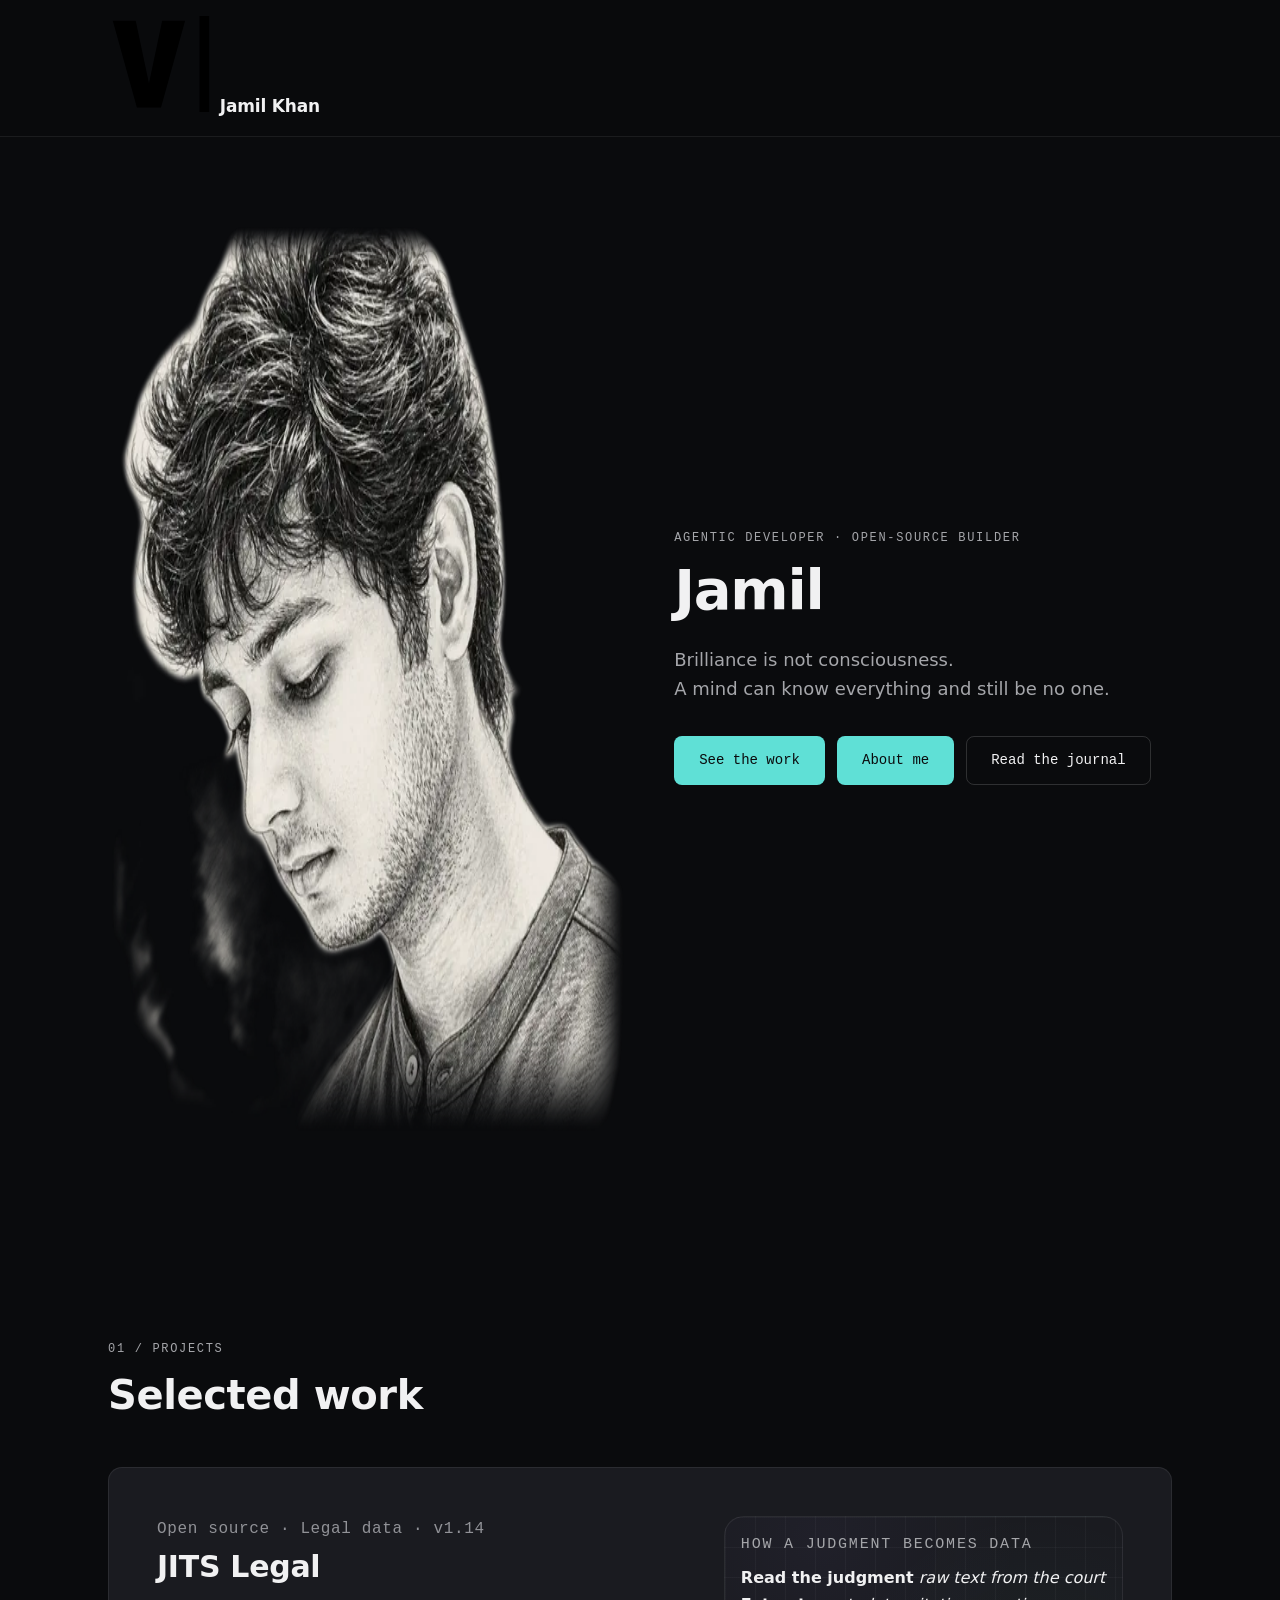
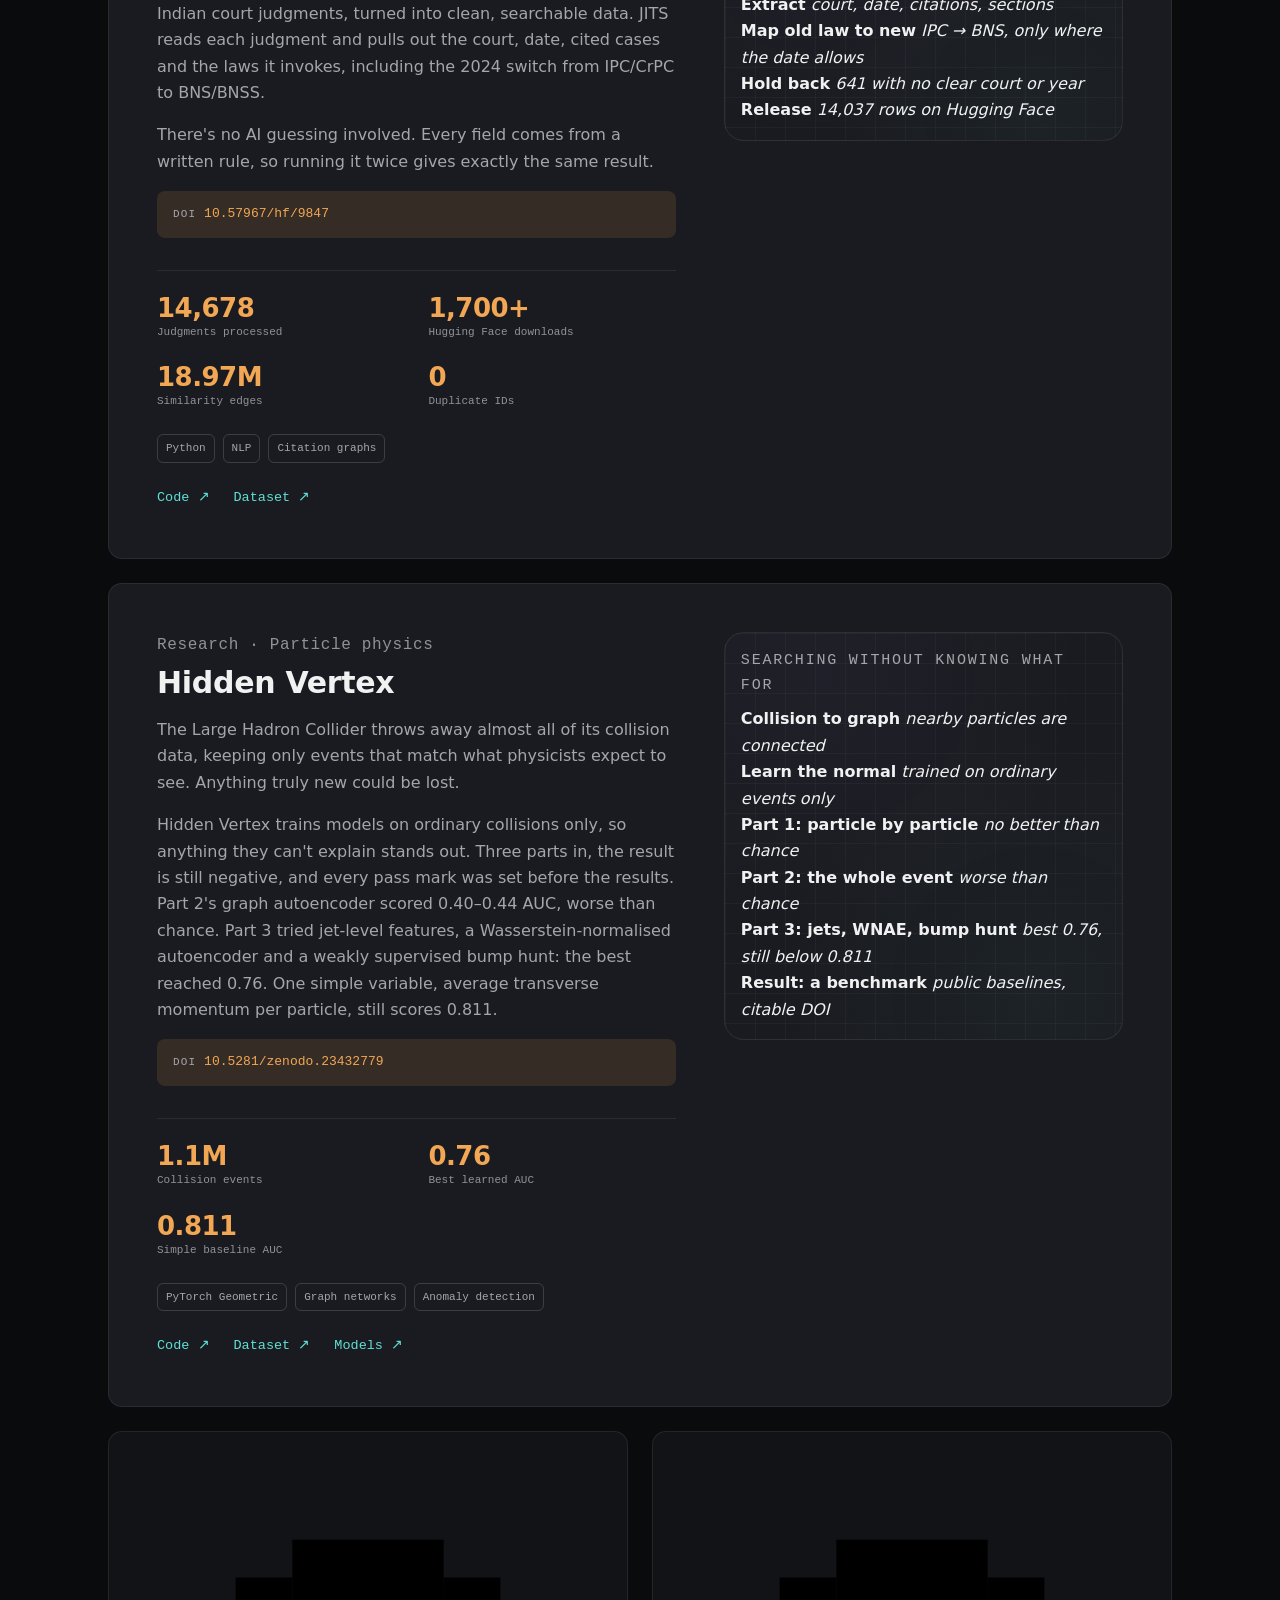
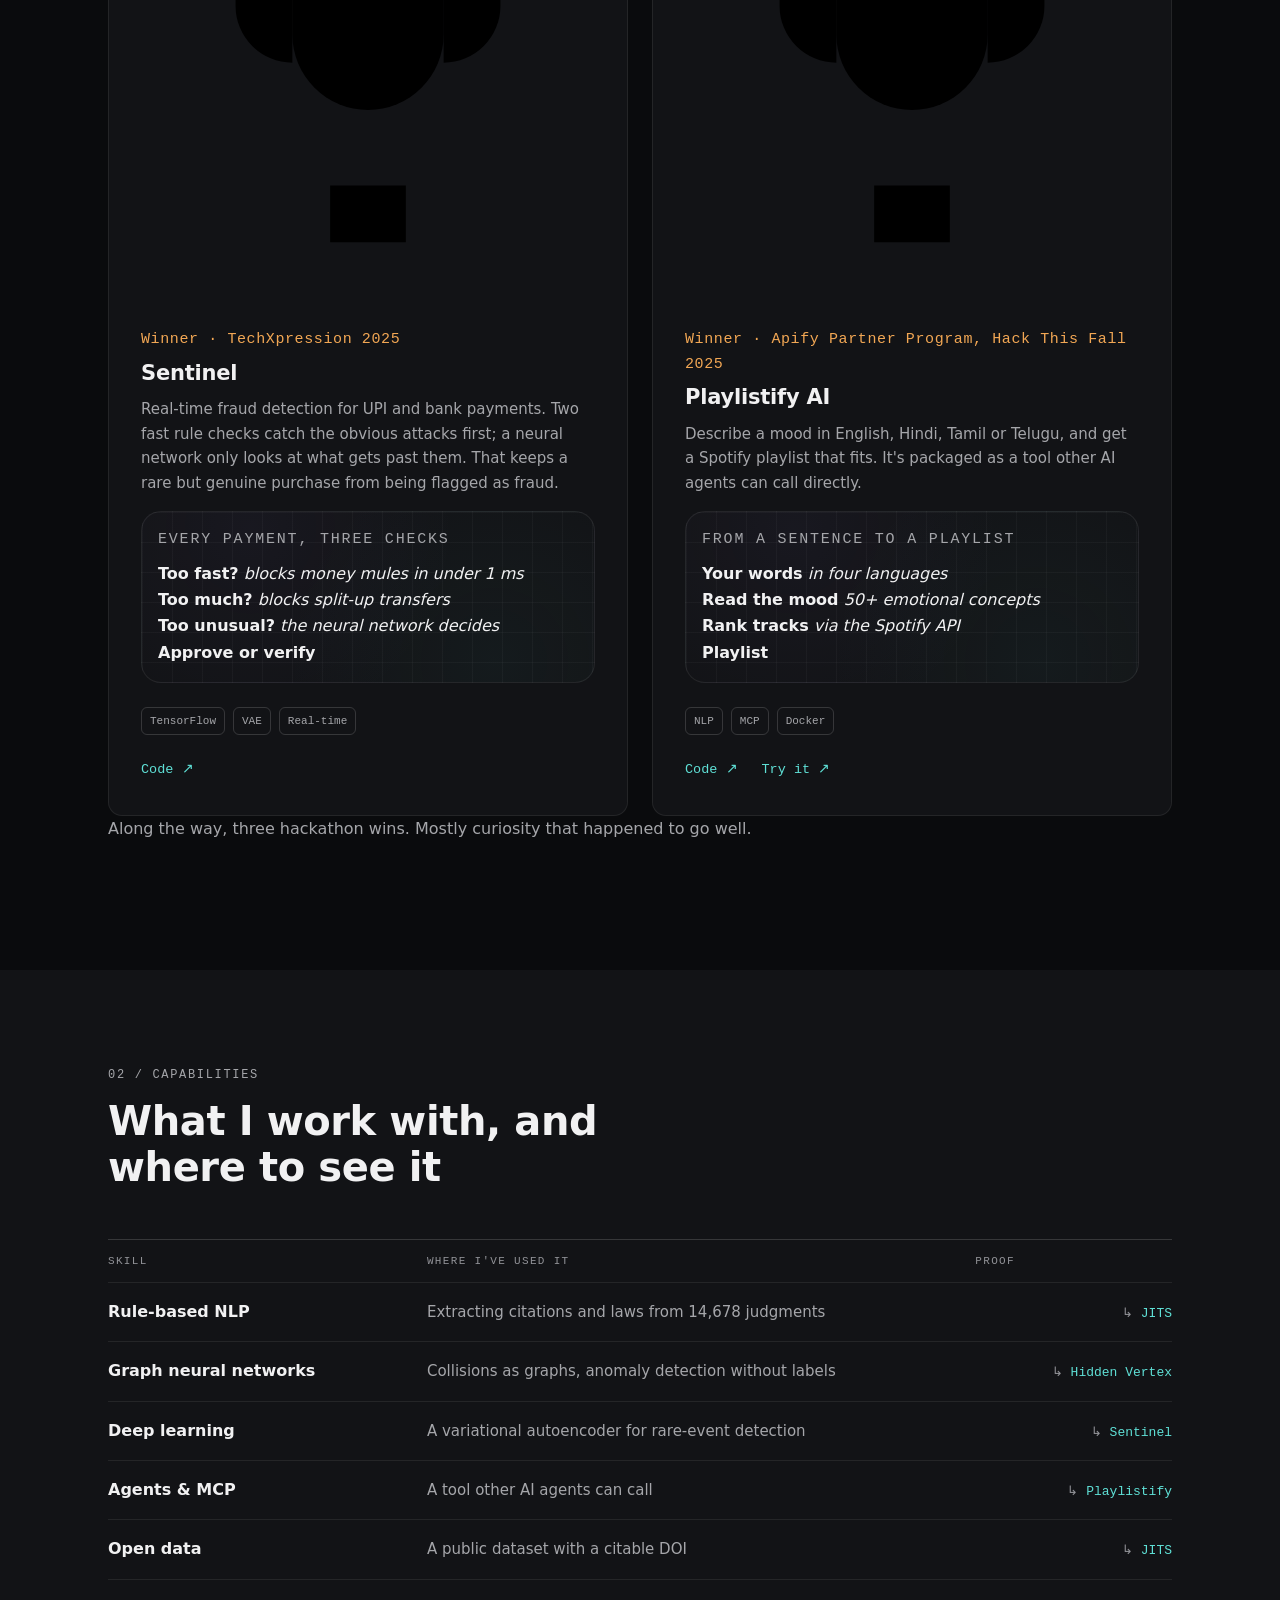
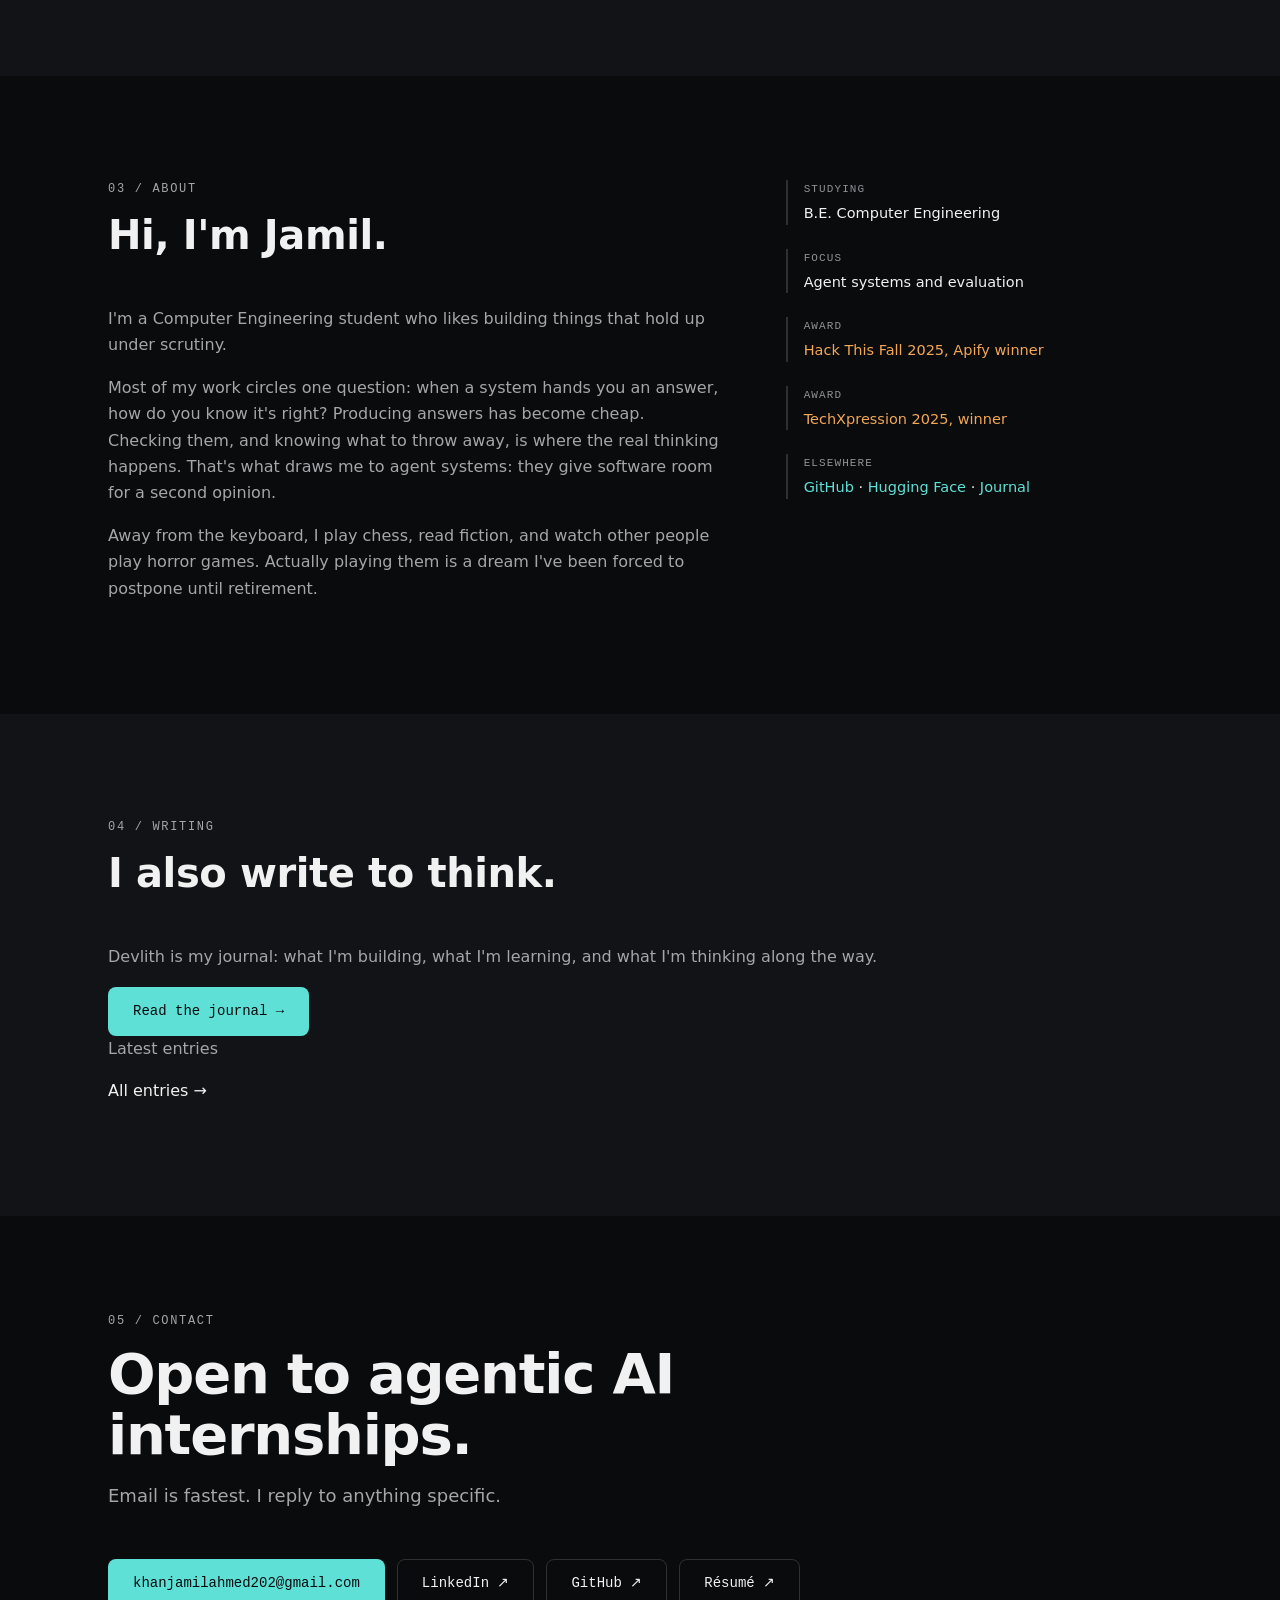
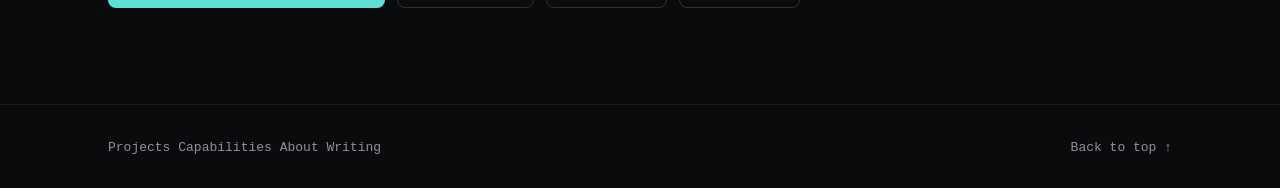
==== commit 2d5e9e4b: "JITS 1,700+ downloads; Hidden Vertex Part 3 results" ====
--- a/index.html
+++ b/index.html
@@ -4,44 +4,36 @@
 <meta charset="UTF-8" />
 <meta name="viewport" content="width=device-width, initial-scale=1.0" />
 <title>Jamil Khan — Agentic Developer</title>
-<meta name="description" content="Jamil Khan builds the part that decides: an eight-agent security scanner behind an LLM exploitability gate, a VAE fraud engine, and a court-judgment dataset with a citable DOI." />
+<meta name="description" content="Jamil Khan builds systems that check their own answers: a structured Indian legal dataset with a citable DOI, graph-network physics research, and a hybrid fraud detector." />
 <meta name="author" content="Jamil Khan" />
-<meta name="theme-color" content="#0A0B0E" />
-<link rel="canonical" href="https://viverun.github.io/" />
+<meta name="theme-color" content="#f4efe6" />
+<link rel="canonical" href="https://viverun.dev/" />
 
 <!-- Open Graph / Twitter -->
 <meta property="og:type" content="website" />
 <meta property="og:site_name" content="Jamil Khan" />
-<meta property="og:url" content="https://viverun.github.io/" />
+<meta property="og:url" content="https://viverun.dev/" />
 <meta property="og:title" content="Jamil Khan — Agentic Developer" />
-<meta property="og:description" content="Agent systems that decide what's real: an eight-agent security scanner, a VAE fraud engine, and a court-judgment dataset with a citable DOI." />
-<meta property="og:image" content="https://viverun.github.io/assets/og-image.png" />
+<meta property="og:description" content="Jamil Khan builds systems that check their own answers: a structured Indian legal dataset with a citable DOI, graph-network physics research, and a hybrid fraud detector." />
+<meta property="og:image" content="https://viverun.dev/assets/og-image.png" />
 <meta property="og:image:width" content="1200" />
 <meta property="og:image:height" content="630" />
 <meta property="og:image:alt" content="Jamil Khan, Agentic Developer. A diagram of an alignment pipeline: a model's proposed output meets a safety gate that blocks the unsafe paths and passes the rest to human oversight." />
 <meta name="twitter:card" content="summary_large_image" />
 <meta name="twitter:title" content="Jamil Khan — Agentic Developer" />
-<meta name="twitter:description" content="Agent systems that decide what's real: an eight-agent security scanner, a VAE fraud engine, and a court-judgment dataset with a citable DOI." />
-<meta name="twitter:image" content="https://viverun.github.io/assets/og-image.png" />
-
-<link rel="icon" href="assets/favicon.svg?v=3" type="image/svg+xml" />
+<meta name="twitter:description" content="Jamil Khan builds systems that check their own answers: a structured Indian legal dataset with a citable DOI, graph-network physics research, and a hybrid fraud detector." />
+<meta name="twitter:image" content="https://viverun.dev/assets/og-image.png" />
+
+<link rel="icon" href="assets/favicon.svg?v=4" type="image/svg+xml" />
 <link rel="apple-touch-icon" href="assets/apple-touch-icon.png?v=3" />
 
-<link rel="preconnect" href="https://fonts.googleapis.com">
-<link rel="preconnect" href="https://fonts.gstatic.com" crossorigin>
-<link href="https://fonts.googleapis.com/css2?family=Space+Grotesk:wght@500;600;700&family=Manrope:wght@400;500;600;700&family=JetBrains+Mono:wght@400;500&display=swap" rel="stylesheet">
-
-<!-- ?v= is bumped whenever the palette or the graph engine changes. Without
-     it a returning visitor can pair new HTML with a cached old stylesheet,
-     which is how the navy came back after the repalette. -->
-<link rel="stylesheet" href="assets/style.css?v=3" />
-
-<!-- No JS: the canvases can't draw, so hide them and show the written
-     version of every diagram instead. Never a blank box. -->
-<noscript><style>
-  .viz-canvas, .viz-status { display: none; }
-  .graph-fallback[hidden] { display: flex; }
-</style></noscript>
+<!-- self-hosted font (same files as the blog): no third-party request blocking the first paint -->
+<link rel="preload" href="assets/fonts/jetbrains-mono-latin-wght-normal.woff2" as="font" type="font/woff2" crossorigin>
+
+<!-- ?v= is bumped whenever the stylesheet changes, so a returning visitor
+     never pairs new HTML with a cached old stylesheet. -->
+<link rel="stylesheet" href="assets/style.css?v=17" />
+
 </head>
 <body>
 
@@ -49,21 +41,14 @@
 
 <header class="site-nav" id="site-nav">
   <div class="nav-inner">
-    <a href="#top" class="nav-logo">Jamil Khan<span class="nav-logo-dot">.</span></a>
-
-    <button class="nav-toggle" id="navToggle" aria-expanded="false" aria-controls="navLinks" aria-label="Toggle menu">
-      <span></span><span></span><span></span>
-    </button>
-
-    <div class="nav-drawer" id="navLinks">
-      <nav class="nav-links" aria-label="Sections">
-        <a href="#projects" data-spy="projects">Projects</a>
-        <a href="#capabilities" data-spy="capabilities">Capabilities</a>
-        <a href="#about" data-spy="about">About</a>
-        <a href="#contact" data-spy="contact">Contact</a>
-        <a href="assets/CV_Jamil_Khan.pdf" class="nav-resume" target="_blank" rel="noopener">Résumé ↗</a>
-      </nav>
-    </div>
+    <a href="#top" class="nav-logo">
+      <svg class="mark" viewBox="10 12 44 40" aria-hidden="true">
+        <path d="M12 14h9.5L27 40l5.5-26H42L32 50H22z" />
+        <rect class="cursor-bar" x="48" y="12" width="4" height="40" />
+      </svg>
+      Jamil Khan
+    </a>
+
   </div>
 </header>
 
@@ -72,285 +57,219 @@
   <!-- ===================================================== HERO -->
   <section class="hero" id="top">
     <div class="hero-inner">
+      <figure class="hero-art">
+        <img src="assets/jamil-pencil.webp?v=3"
+             srcset="assets/jamil-pencil-360.webp 360w, assets/jamil-pencil-600.webp 600w, assets/jamil-pencil.webp?v=3 900w"
+             sizes="(max-width: 860px) 42vw, 480px"
+             width="900" height="911" fetchpriority="high" decoding="async"
+             alt="Pencil sketch of Jamil Khan, looking down" />
+      </figure>
+
       <div class="hero-copy">
-        <p class="eyebrow">Agentic Developer</p>
-        <h1 class="hero-title">Anything can generate. I build the part that decides.</h1>
-        <p class="hero-sub">I work across multi-agent orchestration, anomaly detection, and legal NLP, and I ship what I build: a security scanner running eight specialist agents, a fraud engine built on a variational autoencoder, and a court-judgment dataset with a citable DOI.</p>
+        <p class="eyebrow">Agentic developer · Open‑source builder</p>
+        <h1 class="hero-title" data-stream="name" aria-label="Jamil Khan">Jamil<span class="cursor" aria-hidden="true"></span></h1>
+        <p class="hero-sub">Brilliance is not consciousness.<br />A mind can know everything and still be no one.</p>
         <div class="hero-actions">
-          <a href="#projects" class="btn btn-primary">View projects</a>
-          <a href="assets/CV_Jamil_Khan.pdf" class="btn btn-ghost" target="_blank" rel="noopener">Résumé ↗</a>
+          <a href="#projects" class="btn btn-primary only-wide">See the work</a>
+          <a href="#about" class="btn btn-primary only-narrow">About me</a>
+          <a href="/devlith/" class="btn btn-ghost">Read the journal</a>
         </div>
-
-        <ul class="proof-bar">
-          <li>
-            <span class="proof-num">1,134<span class="proof-plus">+</span></span>
-            <span class="proof-label">Hugging Face dataset downloads</span>
-          </li>
-          <li>
-            <span class="proof-num">2<span class="proof-plus">×</span></span>
-            <span class="proof-label">Hackathon wins, 2025</span>
-          </li>
-          <li>
-            <span class="proof-num">3,008</span>
-            <span class="proof-label">Judgments in the JITS corpus</span>
-          </li>
-        </ul>
-      </div>
-
-      <figure class="viz hero-visual">
-        <div class="viz-head">
-          <p class="viz-title">AI safety · alignment pipeline</p>
-          <span class="viz-status" aria-hidden="true">idle</span>
-        </div>
-
-        <canvas class="viz-canvas" data-graph="safety" role="img"
-                aria-label="Animated diagram of an alignment pipeline. Input, an AI model and its tools feed a reasoning step, which produces a proposed output. A policy check and a risk detector report into a safety gate. The gate blocks an unsafe action and a harmful output, and passes the rest to an alignment step, then to human oversight, then to an approved response. Human oversight feeds back into the model."></canvas>
-
-        <ol class="graph-fallback" hidden>
-          <li><b>Input · model · tools</b> <i>→ reasoning</i></li>
-          <li><b>Proposed output</b> <i>nothing has run yet</i></li>
-          <li><b>Policy check · risk detection</b> <i>report into the gate</i></li>
-          <li><b>Safety gate</b> <i>blocks the unsafe action and the harmful output</i></li>
-          <li><b>Alignment → human oversight</b> <i>and back into the model</i></li>
-          <li><b>Approved response</b></li>
-        </ol>
-
-        <figcaption>The shape all four projects below share: something proposes an action, a gate decides before it runs, and what gets thrown away is the point. Not a product — the pattern.</figcaption>
-      </figure>
+      </div>
     </div>
   </section>
 
   <!-- ===================================================== PROJECTS -->
   <section class="section section-projects" id="projects">
     <div class="section-inner">
-      <p class="eyebrow">Projects</p>
-      <h2 class="section-title">Four systems. The two at the top have the most to show.</h2>
+      <p class="eyebrow">01 / Projects</p>
+      <h2 class="section-title">Selected work</h2>
 
       <div class="project-stack">
 
-        <!-- ---------- MATRIX (featured) ---------- -->
-        <article class="project-card is-featured" id="p-matrix">
-          <div class="project-body">
-            <p class="project-tag">Self-initiated · Security</p>
-            <h3>MATRIX</h3>
-            <p>An autonomous scanner that points eight specialist agents at a web application: SQL injection, XSS, CSRF, SSRF, command injection, authentication, API security, and repository secrets. Each agent works from a shared scan context, so evidence one turns up narrows the search for the others. Findings then reach an intelligence layer where a Llama 3.3 70B pass, confidence scoring, and an exploitability gate downgrade anything that cannot actually be exploited. What survives comes out as a CVSS v3.1 report with CWE mappings. Detection is validated against OWASP's intentionally vulnerable applications, so the numbers come from a known ground truth rather than from the scanner grading itself.</p>
-
-            <ul class="tech-chips">
-              <li>Python</li><li>FastAPI</li><li>Redis Queue</li><li>Next.js</li><li>Multi-agent</li>
-            </ul>
-            <div class="project-links">
-              <a href="https://github.com/Viverun/Matrix" target="_blank" rel="noopener">Code ↗</a>
-            </div>
-
-            <ul class="metric-grid">
-              <li><span class="metric-num">8</span><span class="metric-label">Specialist agents</span></li>
-              <li><span class="metric-num">4</span><span class="metric-label">Pipeline phases, recon to report</span></li>
-              <li><span class="metric-num">v3.1</span><span class="metric-label">CVSS scoring, CWE mapped</span></li>
-              <li><span class="metric-num">70B</span><span class="metric-label">Llama 3.3 validation pass</span></li>
-            </ul>
-            <!-- TODO: replace with real MATRIX scan output.
-                 Drop a <pre class="artifact"> block here holding one genuine
-                 finding plus the gate's verdict, e.g. the JSON emitted for a
-                 rejected false positive next to a confirmed SQLi. Nothing is
-                 rendered until real output exists. -->
-          </div>
-
-          <aside class="project-viz">
-            <figure class="viz">
-              <div class="viz-head">
-                <p class="viz-title">matrix · scan pipeline</p>
-                <span class="viz-status" aria-hidden="true">idle</span>
-              </div>
-              <canvas class="viz-canvas" data-graph="matrix" role="img"
-                      aria-label="Animated diagram of the MATRIX scan pipeline: a target feeds reconnaissance and discovery, which fan out to SQL injection, XSS, authentication and API agents. Their findings converge on an exploitability gate, which rejects one false positive and passes one confirmed finding to the report."></canvas>
-              <ol class="graph-fallback" hidden>
-                <li><b>Target → recon → discovery</b></li>
-                <li><b>SQLi · XSS · auth · API</b> <i>+ 4 more agents</i></li>
-                <li><b>Exploitability gate</b> <i>Llama 3.3 70B</i></li>
-                <li><b>False positive</b> <i>discarded</i></li>
-                <li><b>Report</b> <i>CVSS v3.1 · CWE</i></li>
-              </ol>
-              <figcaption>Agents raise findings; the gate throws out the ones that can't actually be exploited.</figcaption>
-            </figure>
-          </aside>
-        </article>
-
-        <!-- ---------- JITS (featured) ---------- -->
+        <!-- ---------- JITS ---------- -->
         <article class="project-card is-featured" id="p-jits">
           <div class="project-body">
-            <p class="project-tag">Open source · Apache-2.0 · v1.7</p>
-            <h3>JITS</h3>
-            <p>A deterministic pipeline that turns Indian court judgments into structured, queryable legal data. It normalises court names, extracts statutory sections across multiple acts, handles the IPC and CrPC transition to BNS and BNSS with date guardrails, and excludes self-citations before building a similarity graph. Nothing in it is a model guess; every output traces back to an explicit rule.</p>
+            <p class="project-tag">Open source · Legal data · v1.14</p>
+            <h3>JITS Legal</h3>
+            <p>Indian court judgments, turned into clean, searchable data. JITS reads each judgment and pulls out the court, date, cited cases and the laws it invokes, including the 2024 switch from IPC/CrPC to BNS/BNSS.</p>
+            <p>There's no AI guessing involved. Every field comes from a written rule, so running it twice gives exactly the same result.</p>
 
             <ul class="credential-row">
               <li><span class="credential-key">DOI</span><a class="credential-val" href="https://doi.org/10.57967/hf/9847" target="_blank" rel="noopener">10.57967/hf/9847</a></li>
-              <li><span class="credential-key">Downloads</span><span class="credential-val">1,134 all-time</span></li>
+            </ul>
+
+            <ul class="metric-grid">
+              <li><span class="metric-num">14,678</span><span class="metric-label">Judgments processed</span></li>
+              <li><span class="metric-num">1,700+</span><span class="metric-label">Hugging Face downloads</span></li>
+              <li><span class="metric-num">18.97M</span><span class="metric-label">Similarity edges</span></li>
+              <li><span class="metric-num">0</span><span class="metric-label">Duplicate IDs</span></li>
             </ul>
 
             <ul class="tech-chips">
-              <li>Python</li><li>NLP</li><li>Citation graphs</li><li>Legal tech</li>
+              <li>Python</li><li>NLP</li><li>Citation graphs</li>
             </ul>
             <div class="project-links">
               <a href="https://github.com/Viverun/jits-data-pipeline" target="_blank" rel="noopener">Code ↗</a>
               <a href="https://huggingface.co/datasets/Viverun/jits-legal-dataset" target="_blank" rel="noopener">Dataset ↗</a>
             </div>
-
-            <ul class="metric-grid">
-              <li><span class="metric-num">3,008</span><span class="metric-label">Judgments processed</span></li>
-              <li><span class="metric-num">2,181</span><span class="metric-label">Rows in the public release</span></li>
-              <li><span class="metric-num">802,552</span><span class="metric-label">Similarity edges</span></li>
-              <li><span class="metric-num">0</span><span class="metric-label">Duplicate IDs, 0 integrity errors</span></li>
-            </ul>
           </div>
 
           <aside class="project-viz">
             <figure class="viz">
               <div class="viz-head">
-                <p class="viz-title">jits · extraction pipeline</p>
-                <span class="viz-status" aria-hidden="true">idle</span>
+                <p class="viz-title">How a judgment becomes data</p>
               </div>
-              <canvas class="viz-canvas" data-graph="jits" role="img"
-                      aria-label="Animated diagram of the JITS pipeline: a raw corpus is normalised, then metadata, citations and statutory sections are extracted in parallel. A BNS and BNSS guardrail catches judgments that predate the transition, a similarity graph is built, and a release gate holds back 827 unresolved rows while 2,181 pass into train.jsonl."></canvas>
-              <ol class="graph-fallback" hidden>
-                <li><b>Raw corpus → normalise</b></li>
-                <li><b>Metadata · citations · sections</b> <i>self-citations excluded</i></li>
-                <li><b>BNS/BNSS guardrail</b> <i>pre-2024-07-01 judgments held back</i></li>
-                <li><b>Similarity graph</b> <i>802,552 edges</i></li>
-                <li><b>Release gate</b> <i>827 excluded · 2,181 released</i></li>
+              <ol class="pipeline">
+                <li><b>Read the judgment</b> <i>raw text from the court</i></li>
+                <li><b>Extract</b> <i>court, date, citations, sections</i></li>
+                <li><b>Map old law to new</b> <i>IPC → BNS, only where the date allows</i></li>
+                <li class="cut"><b>Hold back</b> <i>641 with no clear court or year</i></li>
+                <li><b>Release</b> <i>14,037 rows on Hugging Face</i></li>
               </ol>
-              <figcaption>Every stage is a rule, not a guess. The release gate holds back what it can't resolve to a court and a year.</figcaption>
             </figure>
           </aside>
         </article>
 
-        <!-- ---------- Two hackathon builds ---------- -->
-        <div class="project-pair">
-
-          <article class="project-card" id="p-playlistify">
-            <p class="project-tag verified">🏆 Apify Partner Program Winner · Hack This Fall 2025</p>
-            <h3>Playlistify AI</h3>
-            <p>Reads mood and intent from plain language in four languages, then builds a Spotify playlist through a hybrid recommender with caching and rate limiting. Packaged as an Apify Actor with MCP integration, so an agent can call it as a tool.</p>
-
+        <!-- ---------- Hidden Vertex ---------- -->
+        <article class="project-card is-featured" id="p-hidden-vertex">
+          <div class="project-body">
+            <p class="project-tag">Research · Particle physics</p>
+            <h3>Hidden Vertex</h3>
+            <p>The Large Hadron Collider throws away almost all of its collision data, keeping only events that match what physicists expect to see. Anything truly new could be lost.</p>
+            <p>Hidden Vertex trains models on ordinary collisions only, so anything they can't explain stands out. Three parts in, the result is still negative, and every pass mark was set before the results. Part 2's graph autoencoder scored 0.40–0.44 AUC, worse than chance. Part 3 tried jet-level features, a Wasserstein-normalised autoencoder and a weakly supervised bump hunt: the best reached 0.76. One simple variable, average transverse momentum per particle, still scores 0.811.</p>
+
+            <ul class="credential-row">
+              <li><span class="credential-key">DOI</span><a class="credential-val" href="https://doi.org/10.5281/zenodo.23432779" target="_blank" rel="noopener">10.5281/zenodo.23432779</a></li>
+            </ul>
+
+            <ul class="metric-grid">
+              <li><span class="metric-num">1.1M</span><span class="metric-label">Collision events</span></li>
+              <li><span class="metric-num">0.76</span><span class="metric-label">Best learned AUC</span></li>
+              <li><span class="metric-num">0.811</span><span class="metric-label">Simple baseline AUC</span></li>
+            </ul>
+
+            <ul class="tech-chips">
+              <li>PyTorch Geometric</li><li>Graph networks</li><li>Anomaly detection</li>
+            </ul>
+            <div class="project-links">
+              <a href="https://github.com/Viverun/Hidden-Vertex" target="_blank" rel="noopener">Code ↗</a>
+              <a href="https://www.kaggle.com/datasets/viveriun/lhc-collider" target="_blank" rel="noopener">Dataset ↗</a>
+              <a href="https://huggingface.co/Viverun/lhco-rnd-event-gae" target="_blank" rel="noopener">Models ↗</a>
+            </div>
+          </div>
+
+          <aside class="project-viz">
             <figure class="viz">
               <div class="viz-head">
-                <p class="viz-title">playlistify · request path</p>
-                <span class="viz-status" aria-hidden="true">idle</span>
+                <p class="viz-title">Searching without knowing what for</p>
               </div>
-              <canvas class="viz-canvas" data-graph="playlistify" role="img"
-                      aria-label="Animated diagram of the Playlistify request path: a prompt goes to the intent engine and to agent memory, both feeding the agentic engine, which fans out to the Spotify API, a cache and a rate limiter. Ranked tracks come back and are delivered either as a playlist or through the MCP tool."></canvas>
-              <ol class="graph-fallback" hidden>
-                <li><b>Prompt</b> <i>English, Hindi, Tamil, Telugu</i></li>
-                <li><b>Intent engine + agent memory</b></li>
-                <li><b>Agentic engine</b> <i>Spotify API · cache · rate limit</i></li>
-                <li><b>Ranked tracks</b></li>
-                <li><b>Playlist · MCP tool</b></li>
+              <ol class="pipeline">
+                <li><b>Collision to graph</b> <i>nearby particles are connected</i></li>
+                <li><b>Learn the normal</b> <i>trained on ordinary events only</i></li>
+                <li class="cut"><b>Part 1: particle by particle</b> <i>no better than chance</i></li>
+                <li class="cut"><b>Part 2: the whole event</b> <i>worse than chance</i></li>
+                <li class="cut"><b>Part 3: jets, WNAE, bump hunt</b> <i>best 0.76, still below 0.811</i></li>
+                <li><b>Result: a benchmark</b> <i>public baselines, citable DOI</i></li>
               </ol>
-              <figcaption>The only pipeline here with nothing to reject — it ranks rather than judges, and ships as a tool an agent can call.</figcaption>
             </figure>
-
-            <ul class="metric-grid">
-              <li><span class="metric-num">4</span><span class="metric-label">Languages understood</span></li>
-              <li><span class="metric-num">50+</span><span class="metric-label">Emotional concepts, intent engine</span></li>
-            </ul>
-
-            <ul class="tech-chips">
-              <li>NLP</li><li>OAuth</li><li>Docker</li><li>MCP</li>
-            </ul>
-            <div class="project-links">
-              <a href="https://github.com/avanishkasar/Playlistify-AI" target="_blank" rel="noopener">Code ↗</a>
-              <a href="https://apify.com/avanishkasar/playlistify-ai" target="_blank" rel="noopener">Apify Actor ↗</a>
-            </div>
-          </article>
+          </aside>
+        </article>
+
+        <!-- ---------- Two hackathon wins ---------- -->
+        <div class="project-pair">
 
           <article class="project-card" id="p-sentinel">
-            <p class="project-tag verified">🏆 Hackathon Winner · TechXpression 2025</p>
-            <h3>Sentinel <span class="project-alias">formerly FraudGuard AI</span></h3>
-            <p>Real-time fraud detection for banking and UPI transactions. A variational autoencoder catches novel anomalies while a deterministic rules layer handles the known patterns, which keeps rare but legitimate spending from tripping an alert. Built to catch structuring attacks that stay under per-transaction thresholds.</p>
+            <p class="project-tag verified"><svg class="trophy" viewBox="0 0 24 24" aria-hidden="true"><path d="M8 4h8v5a4 4 0 0 1-8 0z"/><path d="M8 6H5v1.5A3 3 0 0 0 8 10.5M16 6h3v1.5a3 3 0 0 1-3 3"/><path d="M12 13v4M9 20h6M10 17h4v3h-4z"/></svg> Winner · TechXpression 2025</p>
+            <h3>Sentinel</h3>
+            <p>Real-time fraud detection for UPI and bank payments. Two fast rule checks catch the obvious attacks first; a neural network only looks at what gets past them. That keeps a rare but genuine purchase from being flagged as fraud.</p>
 
             <figure class="viz">
               <div class="viz-head">
-                <p class="viz-title">sentinel · decision waterfall</p>
-                <span class="viz-status" aria-hidden="true">idle</span>
+                <p class="viz-title">Every payment, three checks</p>
               </div>
-              <canvas class="viz-canvas" data-graph="sentinel" role="img"
-                      aria-label="Animated diagram of the Sentinel waterfall: a transaction passes a velocity trap, which blocks mule activity, then a volume trap, which blocks smurfing, then the variational autoencoder, which blocks anomalies. What survives is either approved or sent to step-up authentication."></canvas>
-              <ol class="graph-fallback" hidden>
-                <li><b>Transaction</b></li>
-                <li><b>Velocity trap</b> <i>blocks mule activity</i></li>
-                <li><b>Volume trap</b> <i>blocks smurfing</i></li>
-                <li><b>VAE</b> <i>blocks novel anomalies</i></li>
-                <li><b>Approved · step-up auth</b></li>
+              <ol class="pipeline">
+                <li><b>Too fast?</b> <i>blocks money mules in under 1 ms</i></li>
+                <li><b>Too much?</b> <i>blocks split-up transfers</i></li>
+                <li><b>Too unusual?</b> <i>the neural network decides</i></li>
+                <li><b>Approve or verify</b></li>
               </ol>
-              <figcaption>Two cheap deterministic traps run before the VAE ever sees the transaction. Each layer covers the blind spot of the one above it.</figcaption>
             </figure>
 
-            <ul class="metric-grid">
-              <li><span class="metric-num">3</span><span class="metric-label">Layers, two before the model runs</span></li>
-              <li><span class="metric-num">&lt;1ms</span><span class="metric-label">Velocity block, no model call</span></li>
-            </ul>
-
             <ul class="tech-chips">
-              <li>PyTorch</li><li>VAE</li><li>Anomaly detection</li><li>Real-time</li>
+              <li>TensorFlow</li><li>VAE</li><li>Real-time</li>
             </ul>
             <div class="project-links">
               <a href="https://github.com/Viverun/Sentinel-Fraud-Detection" target="_blank" rel="noopener">Code ↗</a>
             </div>
           </article>
 
+          <article class="project-card" id="p-playlistify">
+            <p class="project-tag verified"><svg class="trophy" viewBox="0 0 24 24" aria-hidden="true"><path d="M8 4h8v5a4 4 0 0 1-8 0z"/><path d="M8 6H5v1.5A3 3 0 0 0 8 10.5M16 6h3v1.5a3 3 0 0 1-3 3"/><path d="M12 13v4M9 20h6M10 17h4v3h-4z"/></svg> Winner · Apify Partner Program, Hack This Fall 2025</p>
+            <h3>Playlistify AI</h3>
+            <p>Describe a mood in English, Hindi, Tamil or Telugu, and get a Spotify playlist that fits. It's packaged as a tool other AI agents can call directly.</p>
+
+            <figure class="viz">
+              <div class="viz-head">
+                <p class="viz-title">From a sentence to a playlist</p>
+              </div>
+              <ol class="pipeline">
+                <li><b>Your words</b> <i>in four languages</i></li>
+                <li><b>Read the mood</b> <i>50+ emotional concepts</i></li>
+                <li><b>Rank tracks</b> <i>via the Spotify API</i></li>
+                <li><b>Playlist</b></li>
+              </ol>
+            </figure>
+
+            <ul class="tech-chips">
+              <li>NLP</li><li>MCP</li><li>Docker</li>
+            </ul>
+            <div class="project-links">
+              <a href="https://github.com/avanishkasar/Playlistify-AI" target="_blank" rel="noopener">Code ↗</a>
+              <a href="https://apify.com/avanishkasar/playlistify-ai" target="_blank" rel="noopener">Try it ↗</a>
+            </div>
+          </article>
+
         </div>
       </div>
+
+      <p class="aside-note">Along the way, three hackathon wins. Mostly curiosity that happened to go well.</p>
     </div>
   </section>
 
   <!-- ===================================================== CAPABILITIES -->
   <section class="section section-tight section-alt" id="capabilities">
     <div class="section-inner">
-      <p class="eyebrow">Capabilities</p>
-      <h2 class="section-title">Every claim here points at the thing that proves it.</h2>
+      <p class="eyebrow">02 / Capabilities</p>
+      <h2 class="section-title">What I work with, and where to see it</h2>
 
       <ul class="cap-list">
         <li class="cap-head" aria-hidden="true">
-          <span>Capability</span><span>How I've used it</span><span>Proof</span>
-        </li>
-        <li>
-          <span class="cap-name">Agent orchestration</span>
-          <span class="cap-what">Eight specialist agents working from one shared scan context</span>
-          <a class="cap-proof" href="#p-matrix">MATRIX</a>
-        </li>
-        <li>
-          <span class="cap-name">LLM in the loop</span>
-          <span class="cap-what">Llama 3.3 70B on Groq scoring findings behind an exploitability gate</span>
-          <a class="cap-proof" href="#p-matrix">MATRIX</a>
-        </li>
-        <li>
-          <span class="cap-name">MCP</span>
-          <span class="cap-what">Shipped as an Apify Actor an agent can call as a tool</span>
-          <a class="cap-proof" href="#p-playlistify">Playlistify AI</a>
+          <span>Skill</span><span>Where I've used it</span><span>Proof</span>
+        </li>
+        <li>
+          <span class="cap-name">Rule-based NLP</span>
+          <span class="cap-what">Extracting citations and laws from 14,678 judgments</span>
+          <a class="cap-proof" href="#p-jits">JITS</a>
+        </li>
+        <li>
+          <span class="cap-name">Graph neural networks</span>
+          <span class="cap-what">Collisions as graphs, anomaly detection without labels</span>
+          <a class="cap-proof" href="#p-hidden-vertex">Hidden Vertex</a>
         </li>
         <li>
           <span class="cap-name">Deep learning</span>
-          <span class="cap-what">Variational autoencoder for anomalies in heavily imbalanced data</span>
+          <span class="cap-what">A variational autoencoder for rare-event detection</span>
           <a class="cap-proof" href="#p-sentinel">Sentinel</a>
         </li>
         <li>
-          <span class="cap-name">NLP pipelines</span>
-          <span class="cap-what">Deterministic extraction across 3,008 judgments and 802,552 similarity edges</span>
+          <span class="cap-name">Agents &amp; MCP</span>
+          <span class="cap-what">A tool other AI agents can call</span>
+          <a class="cap-proof" href="#p-playlistify">Playlistify</a>
+        </li>
+        <li>
+          <span class="cap-name">Open data</span>
+          <span class="cap-what">A public dataset with a citable DOI</span>
           <a class="cap-proof" href="#p-jits">JITS</a>
-        </li>
-        <li>
-          <span class="cap-name">Async services</span>
-          <span class="cap-what">FastAPI with Redis Queue workers and concurrent HTTP</span>
-          <a class="cap-proof" href="#p-matrix">MATRIX</a>
-        </li>
-        <li>
-          <span class="cap-name">Data &amp; caching</span>
-          <span class="cap-what">PostgreSQL and SQLite, Redis caching, rate limiting, OAuth</span>
-          <a class="cap-proof" href="#p-playlistify">Playlistify AI</a>
-        </li>
-        <li>
-          <span class="cap-name">Containers &amp; deploy</span>
-          <span class="cap-what">Docker Compose for local stacks, static and PaaS deploys</span>
-          <a class="cap-proof" href="#p-matrix">MATRIX</a>
         </li>
       </ul>
     </div>
@@ -360,35 +279,55 @@
   <section class="section section-wide" id="about">
     <div class="section-inner about-grid">
       <div class="about-copy">
-        <p class="eyebrow">About</p>
-        <h2 class="section-title">The interesting part is usually what gets thrown away.</h2>
-        <p>I'm Jamil, a Computer Engineering student at A.P. Shah Institute of Technology. Every system I've built has run into the same problem: generating candidates is the easy half, and knowing which ones survive scrutiny is the other one. MATRIX raises potential vulnerabilities and an exploitability gate kills most of them. Sentinel flags anomalous transactions, then a rules layer stops a wealthy customer's television purchase from becoming a fraud alert. JITS pulls citations out of 3,008 judgments and discards every self-citation before the graph is built.</p>
-        <p>That's what pulls me toward agent orchestration. LangChain, LangGraph, and MCP interest me less as ways to generate text and more as places to put a system's second opinion.</p>
-        <p>Away from the keyboard: chess, and reading about telescopes — a hobby that has produced no useful engineering insight at all, which is exactly why I keep it.</p>
+        <p class="eyebrow">03 / About</p>
+        <h2 class="section-title">Hi, I'm Jamil.</h2>
+        <p>I'm a Computer Engineering student who likes building things that hold up under scrutiny.</p>
+        <p>Most of my work circles one question: when a system hands you an answer, how do you know it's right? Producing answers has become cheap. Checking them, and knowing what to throw away, is where the real thinking happens. That's what draws me to agent systems: they give software room for a second opinion.</p>
+        <p>Away from the keyboard, I play chess, read fiction, and watch other people play horror games. Actually playing them is a dream I've been forced to postpone until retirement.</p>
       </div>
 
       <ul class="fact-list">
-        <li><span class="fact-label">Education</span><span class="fact-value">B.E. Computer Engineering, A.P. Shah Institute of Technology</span></li>
-        <li><span class="fact-label">Focus</span><span class="fact-value">Multi-agent orchestration and evaluation</span></li>
-        <li><span class="fact-label">Award</span><span class="fact-value verified">Apify Partner Program Winner, Hack This Fall 2025</span></li>
-        <li><span class="fact-label">Award</span><span class="fact-value verified">Hackathon Winner, TechXpression 2025</span></li>
-        <li><span class="fact-label">Elsewhere</span><span class="fact-value"><a href="https://github.com/Viverun" target="_blank" rel="noopener">github.com/Viverun</a> · <a href="https://huggingface.co/Viverun" target="_blank" rel="noopener">huggingface.co/Viverun</a></span></li>
+        <li><span class="fact-label">Studying</span><span class="fact-value">B.E. Computer Engineering</span></li>
+        <li><span class="fact-label">Focus</span><span class="fact-value">Agent systems and evaluation</span></li>
+        <li><span class="fact-label">Award</span><span class="fact-value verified">Hack This Fall 2025, Apify winner</span></li>
+        <li><span class="fact-label">Award</span><span class="fact-value verified">TechXpression 2025, winner</span></li>
+        <li><span class="fact-label">Elsewhere</span><span class="fact-value"><a href="https://github.com/Viverun" target="_blank" rel="noopener">GitHub</a> · <a href="https://huggingface.co/Viverun" target="_blank" rel="noopener">Hugging Face</a> · <a href="/devlith/">Journal</a></span></li>
       </ul>
     </div>
   </section>
 
+  <!-- ===================================================== WRITING -->
+  <section class="section section-wide section-alt" id="writing">
+    <div class="section-inner writing-grid">
+      <div>
+        <p class="eyebrow">04 / Writing</p>
+        <h2 class="section-title">I also write to think.</h2>
+        <p class="writing-sub">Devlith is my journal: what I'm building, what I'm learning, and what I'm thinking along the way.</p>
+        <a href="/devlith/" class="btn btn-primary">Read the journal →</a>
+      </div>
+
+      <div class="post-list">
+        <p class="post-list-head">Latest entries</p>
+        <!-- Filled from /devlith/rss.xml by script.js; this link stays if the feed can't load. -->
+        <ol id="latestPosts">
+          <li><a href="/devlith/writing/">All entries →</a></li>
+        </ol>
+      </div>
+    </div>
+  </section>
+
   <!-- ===================================================== CONTACT -->
-  <section class="section section-tight section-alt" id="contact">
+  <section class="section section-tight" id="contact">
     <div class="section-inner contact-inner">
-      <p class="eyebrow">Contact</p>
-      <h2 class="contact-title">Open to agentic AI internships, starting now.</h2>
-      <p class="contact-sub">Email is the fastest way through. I read everything and reply to anything specific.</p>
+      <p class="eyebrow">05 / Contact</p>
+      <h2 class="contact-title">Open to agentic AI internships.</h2>
+      <p class="contact-sub">Email is fastest. I reply to anything specific.</p>
 
       <div class="contact-links">
         <a href="mailto:khanjamilahmed202@gmail.com" class="btn btn-primary">khanjamilahmed202@gmail.com</a>
         <a href="https://www.linkedin.com/in/jamil-khan-55a621346/" class="btn btn-ghost" target="_blank" rel="noopener">LinkedIn ↗</a>
         <a href="https://github.com/Viverun" class="btn btn-ghost" target="_blank" rel="noopener">GitHub ↗</a>
-        <a href="https://huggingface.co/Viverun" class="btn btn-ghost" target="_blank" rel="noopener">Hugging Face ↗</a>
+        <a href="assets/Jamil_Khan_CV.pdf" class="btn btn-ghost" target="_blank" rel="noopener">Résumé ↗</a>
       </div>
     </div>
   </section>
@@ -397,8 +336,15 @@
 
 <footer class="site-footer">
   <div class="section-inner footer-inner">
-    <span>© 2026 Jamil Khan. Built as static files, no framework.</span>
-    <a href="#top">Back to top ↑</a>
+    <nav class="footer-nav" aria-label="Sections">
+      <a href="#projects">Projects</a>
+      <a href="#capabilities">Capabilities</a>
+      <a href="#about">About</a>
+      <a href="#writing">Writing</a>
+    </nav>
+    <div class="footer-meta">
+      <a href="#top">Back to top ↑</a>
+    </div>
   </div>
 </footer>
 
@@ -409,10 +355,9 @@
   "@context": "https://schema.org",
   "@type": "Person",
   "name": "Jamil Khan",
-  "url": "https://viverun.github.io/",
+  "url": "https://viverun.dev/",
   "jobTitle": "Agentic Developer",
   "email": "mailto:khanjamilahmed202@gmail.com",
-  "alumniOf": { "@type": "CollegeOrUniversity", "name": "A.P. Shah Institute of Technology" },
   "knowsAbout": ["Multi-agent orchestration", "LLM evaluation", "Anomaly detection", "Legal NLP", "Model Context Protocol"],
   "sameAs": [
     "https://github.com/Viverun",
@@ -422,6 +367,6 @@
 }
 </script>
 
-<script src="assets/script.js?v=3"></script>
+<script src="assets/script.js?v=8"></script>
 </body>
 </html>
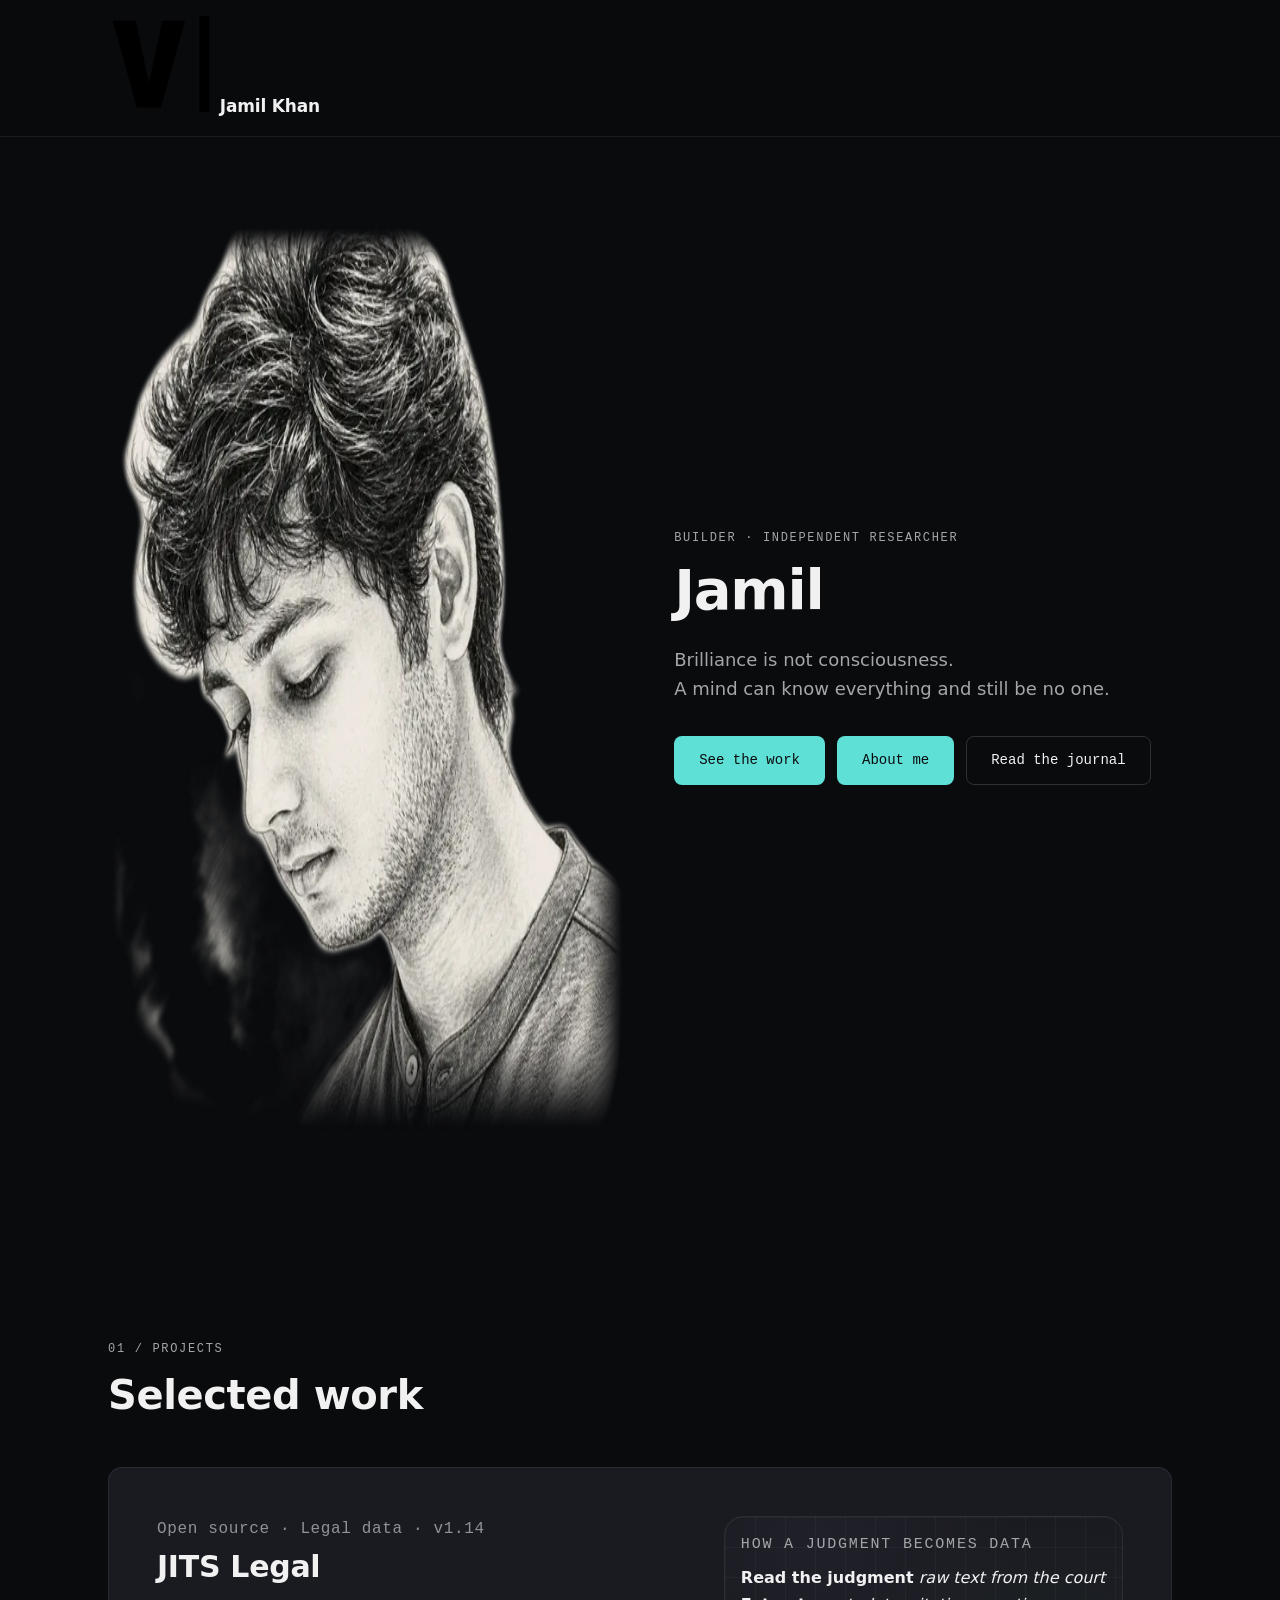
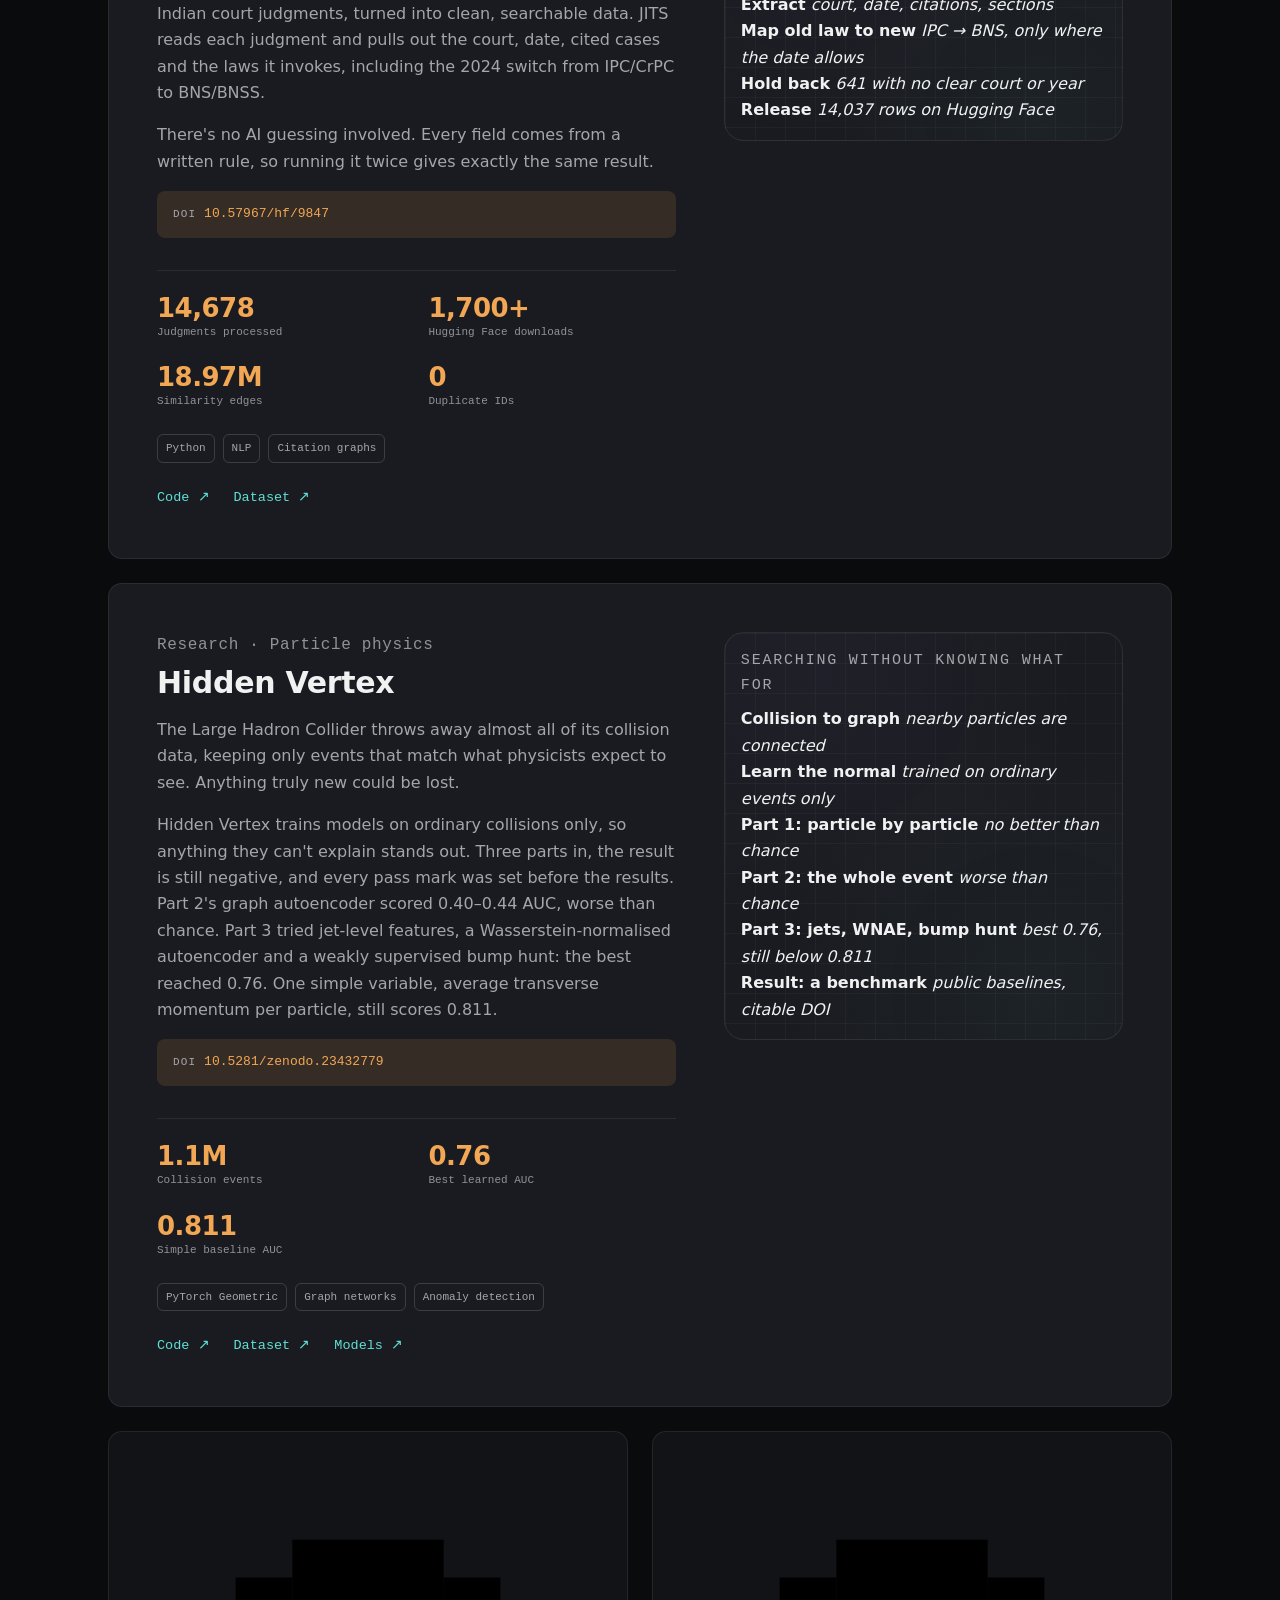
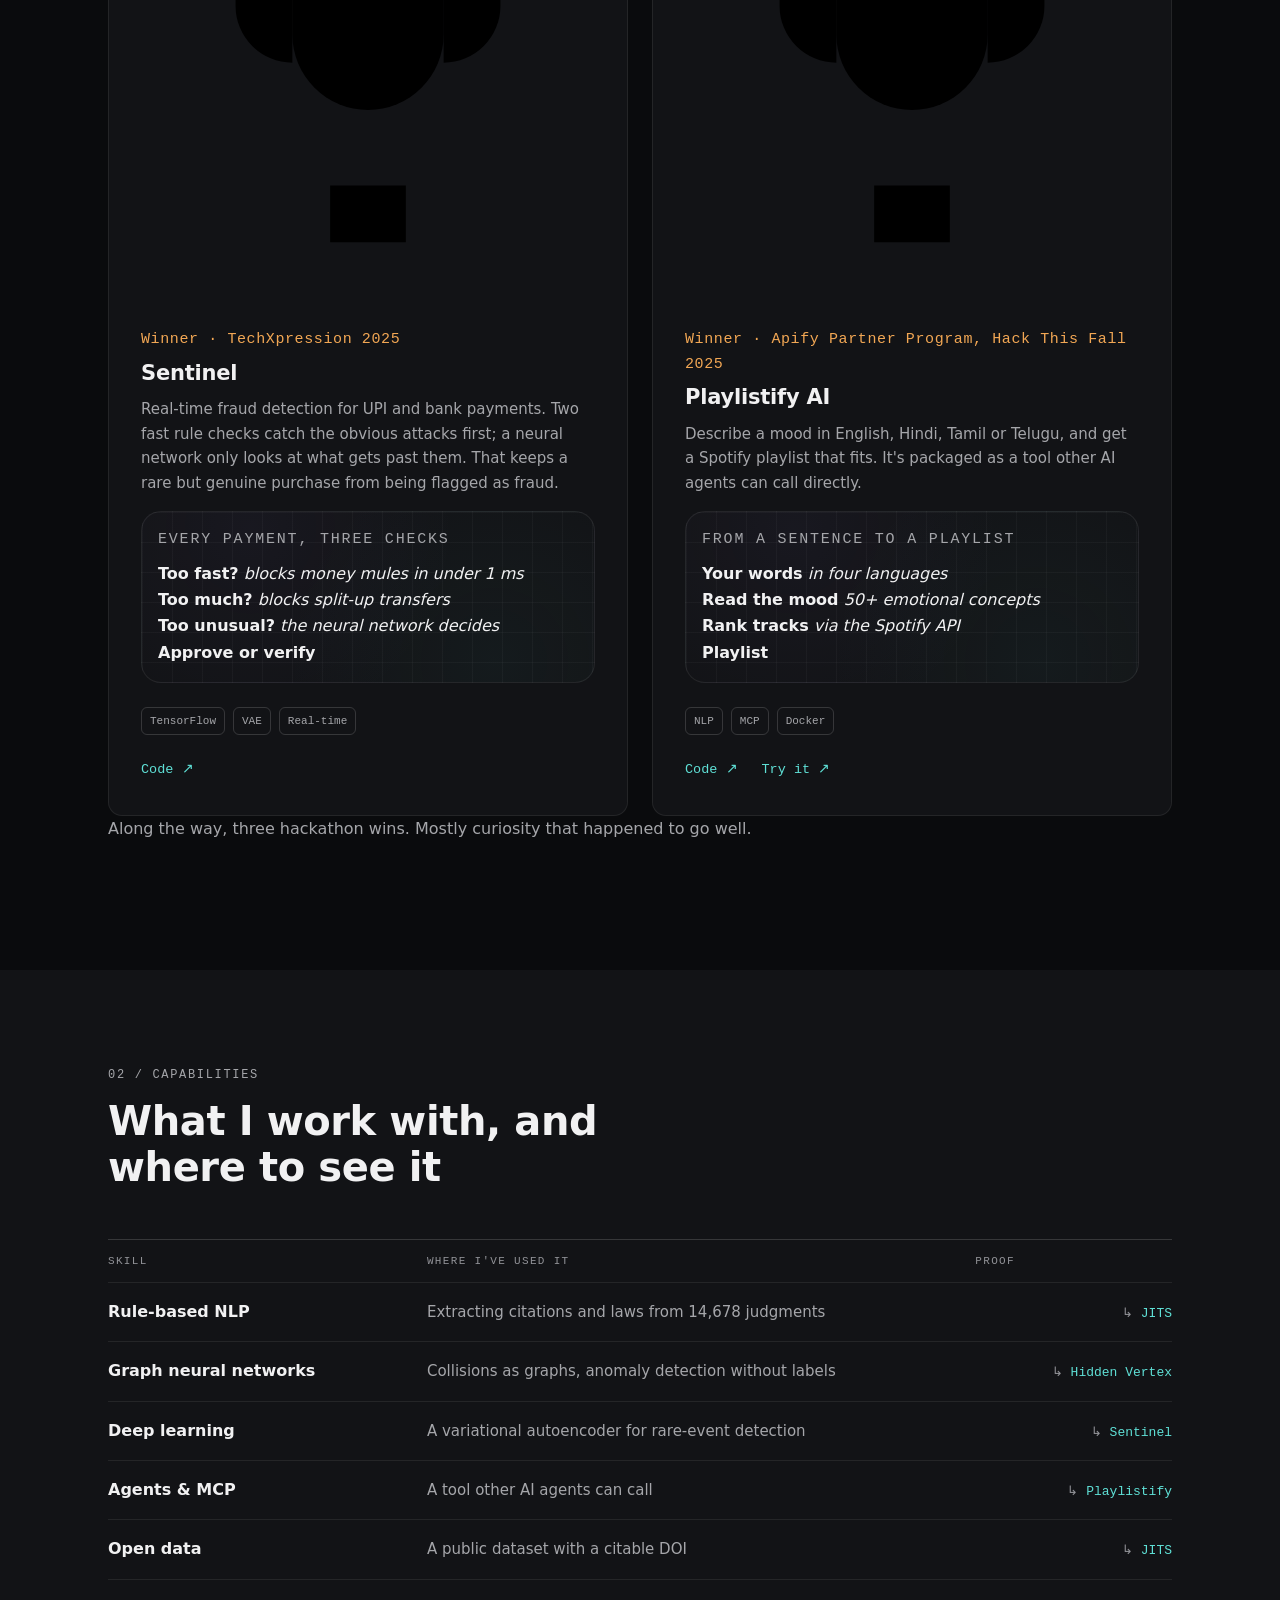
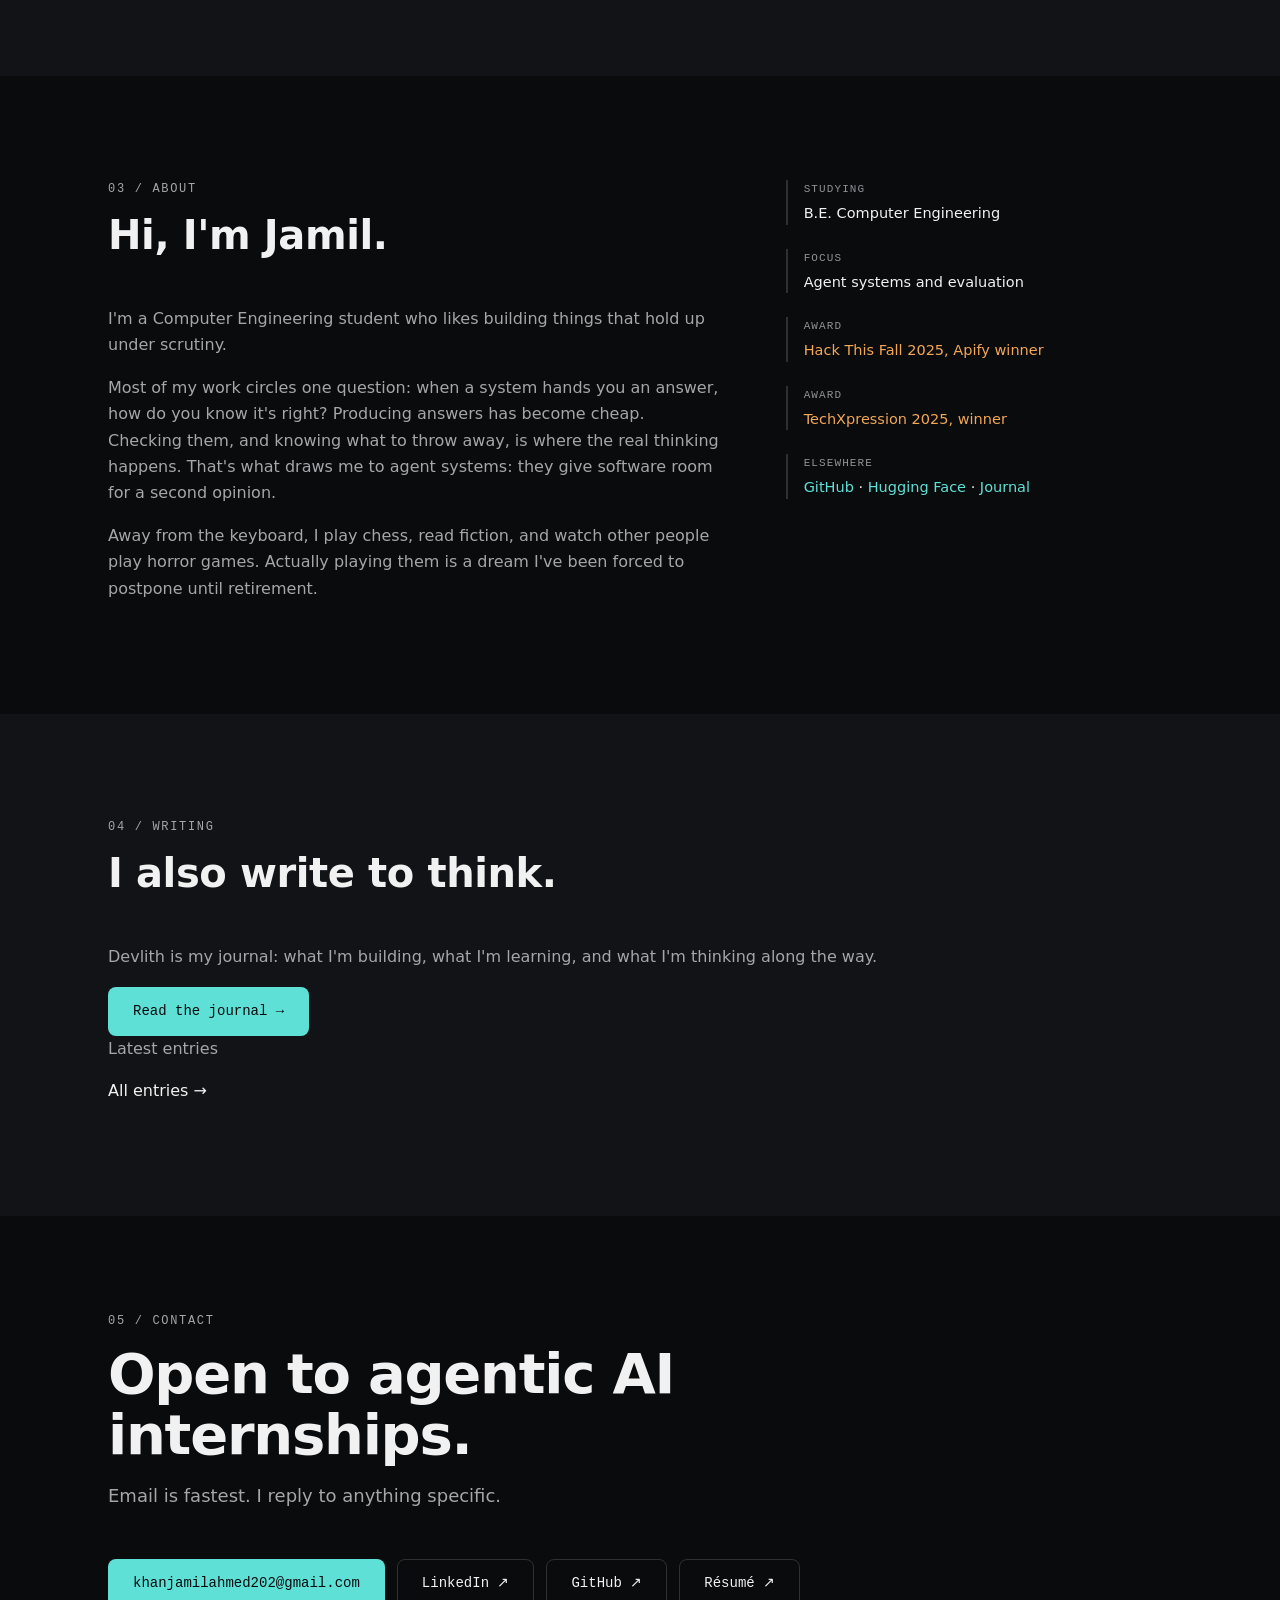
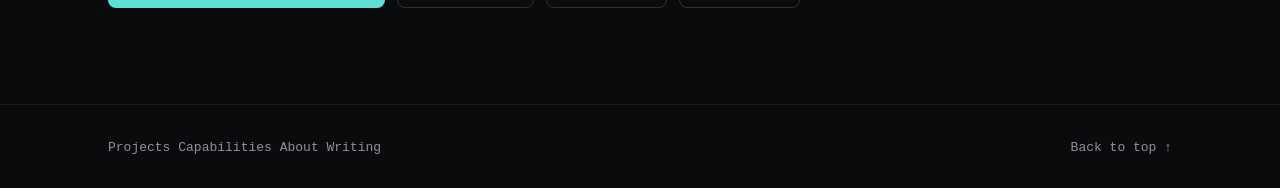
==== commit af90d92a: "Hero: Builder · Independent Researcher" ====
--- a/index.html
+++ b/index.html
@@ -66,7 +66,7 @@
       </figure>
 
       <div class="hero-copy">
-        <p class="eyebrow">Agentic developer · Open‑source builder</p>
+        <p class="eyebrow">Builder · Independent Researcher</p>
         <h1 class="hero-title" data-stream="name" aria-label="Jamil Khan">Jamil<span class="cursor" aria-hidden="true"></span></h1>
         <p class="hero-sub">Brilliance is not consciousness.<br />A mind can know everything and still be no one.</p>
         <div class="hero-actions">
